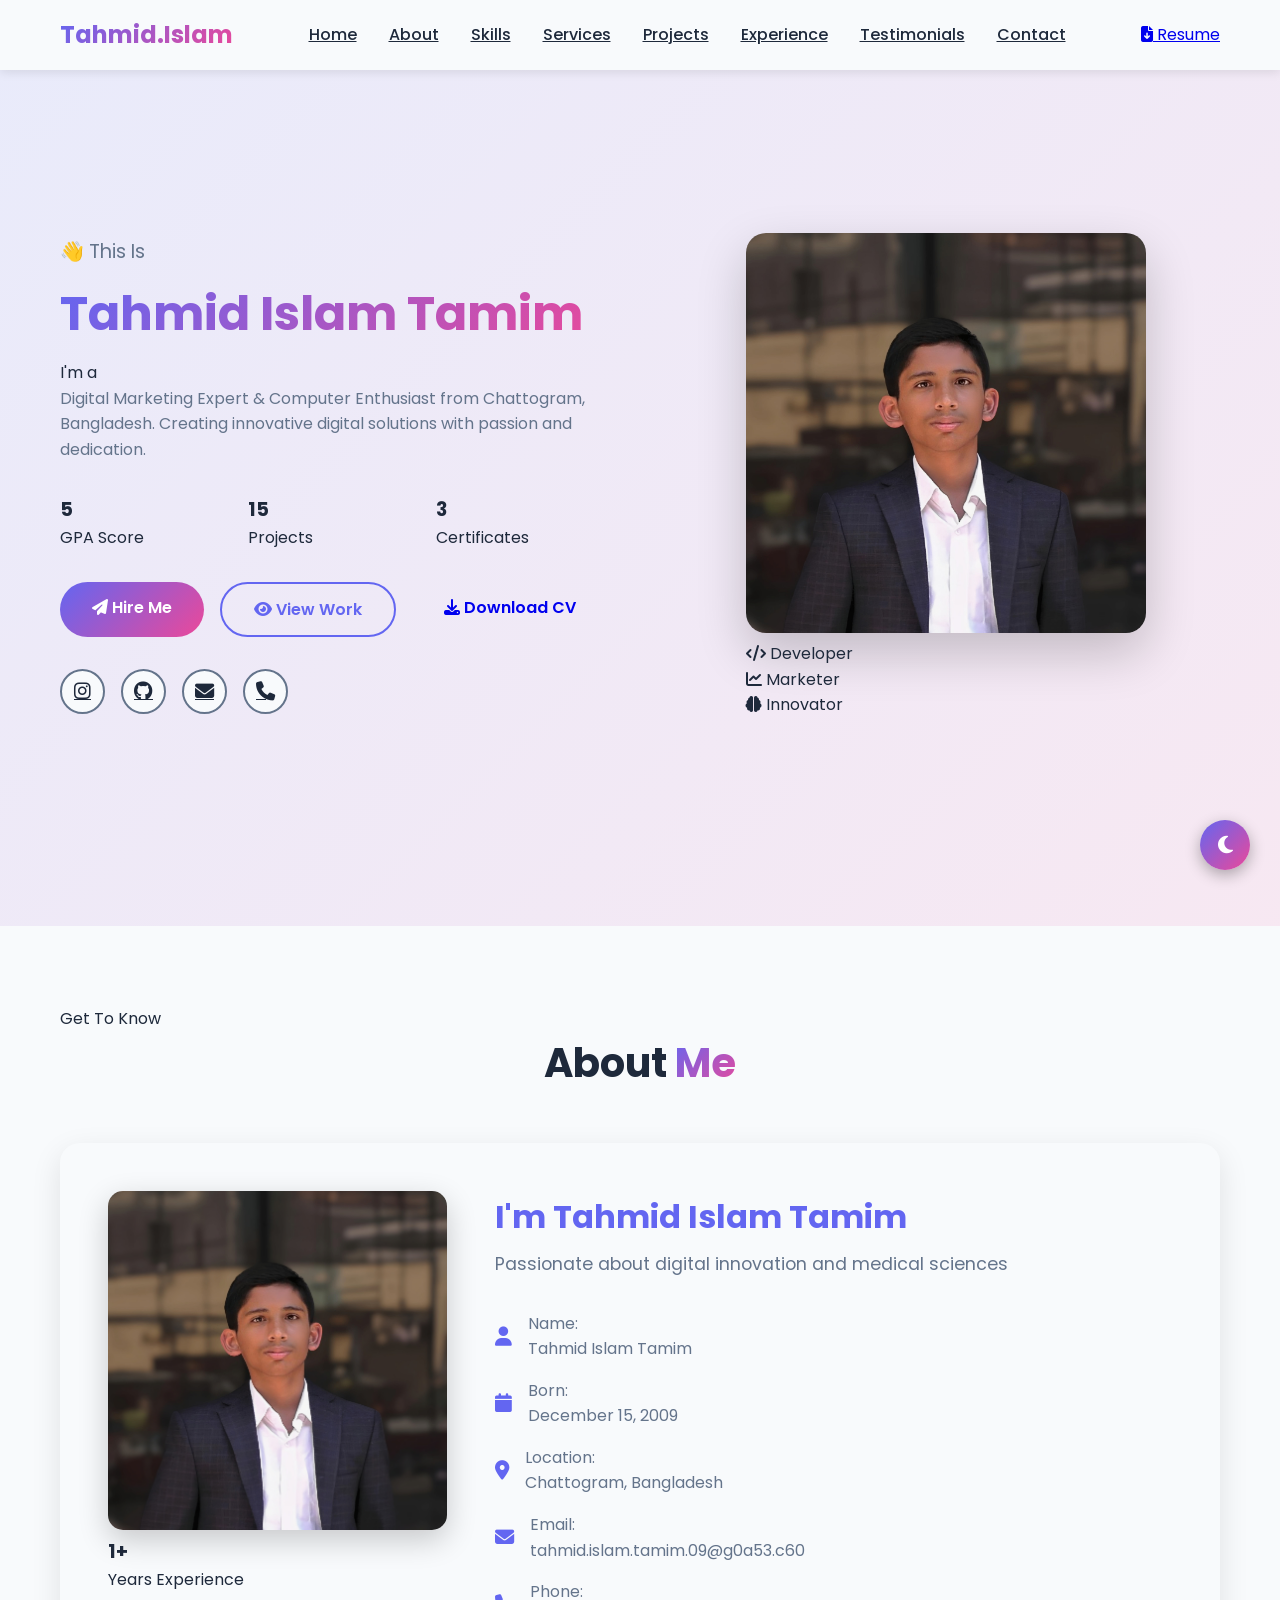
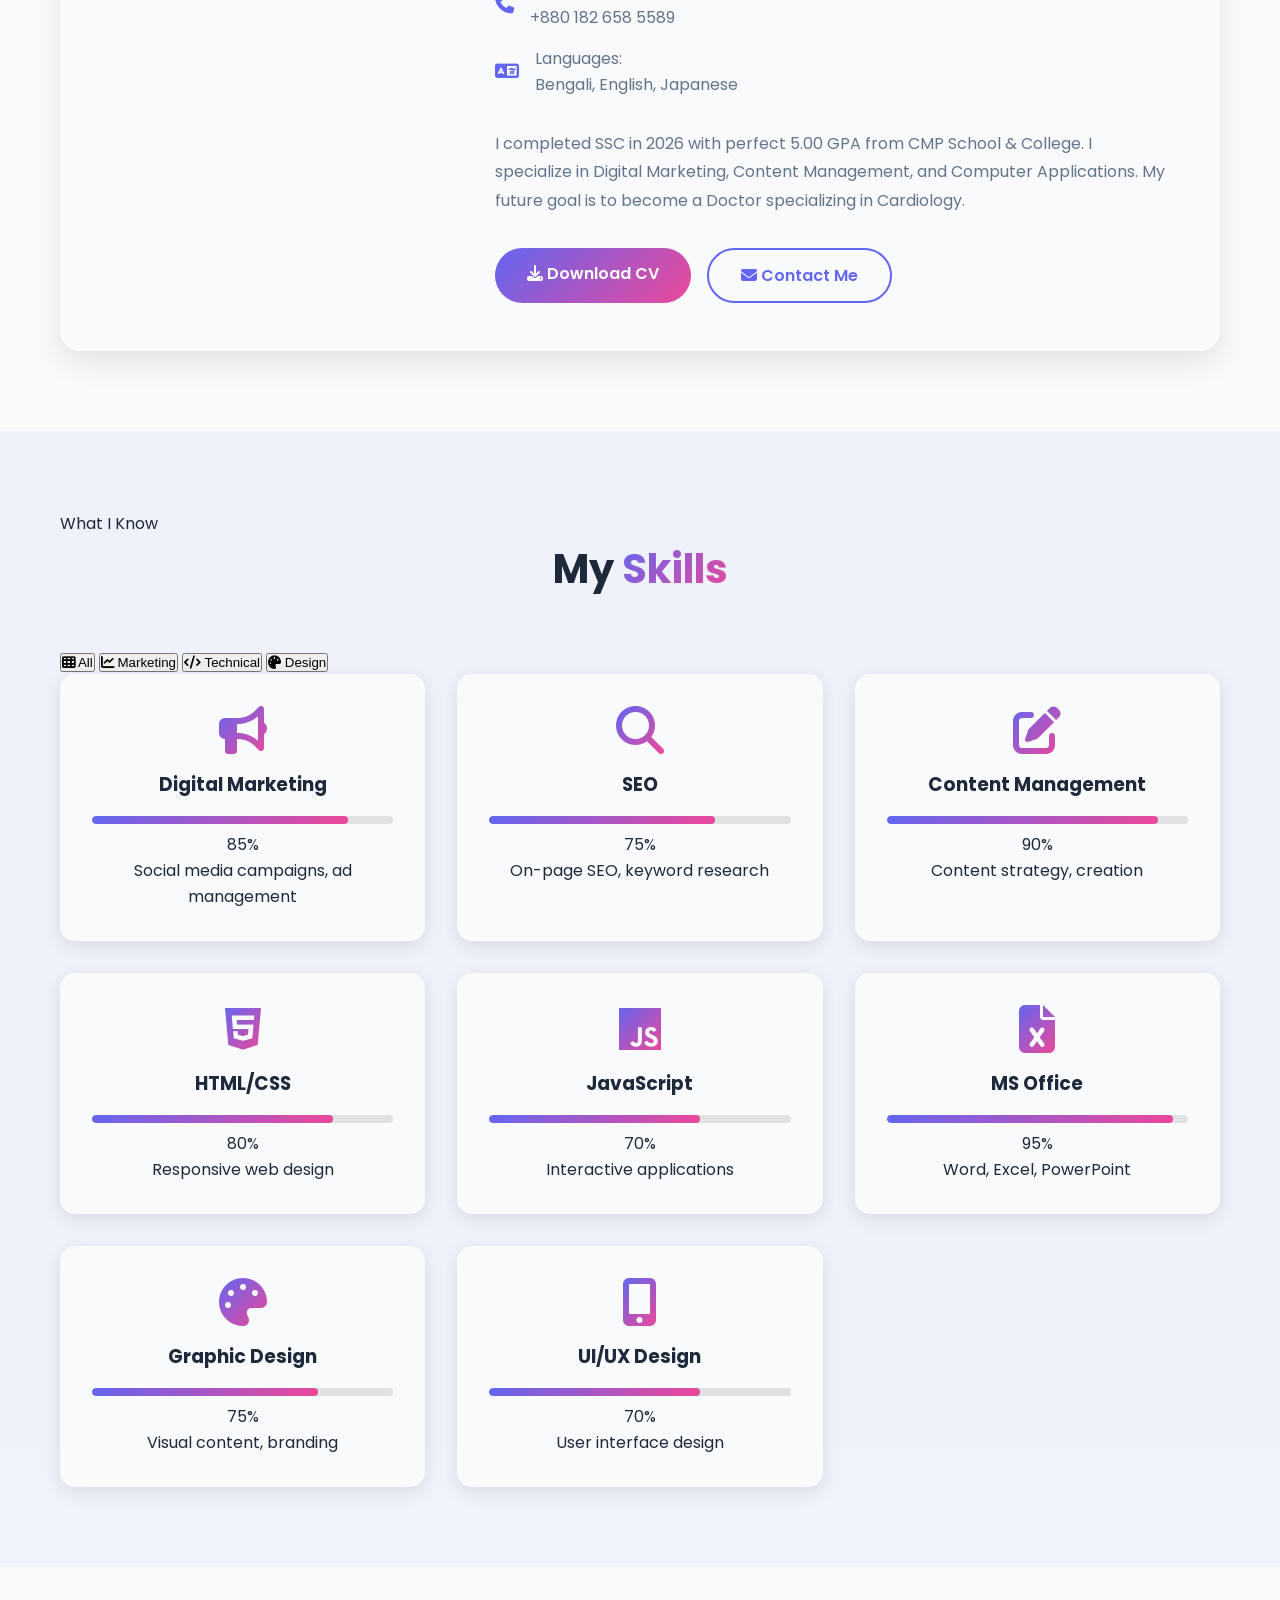
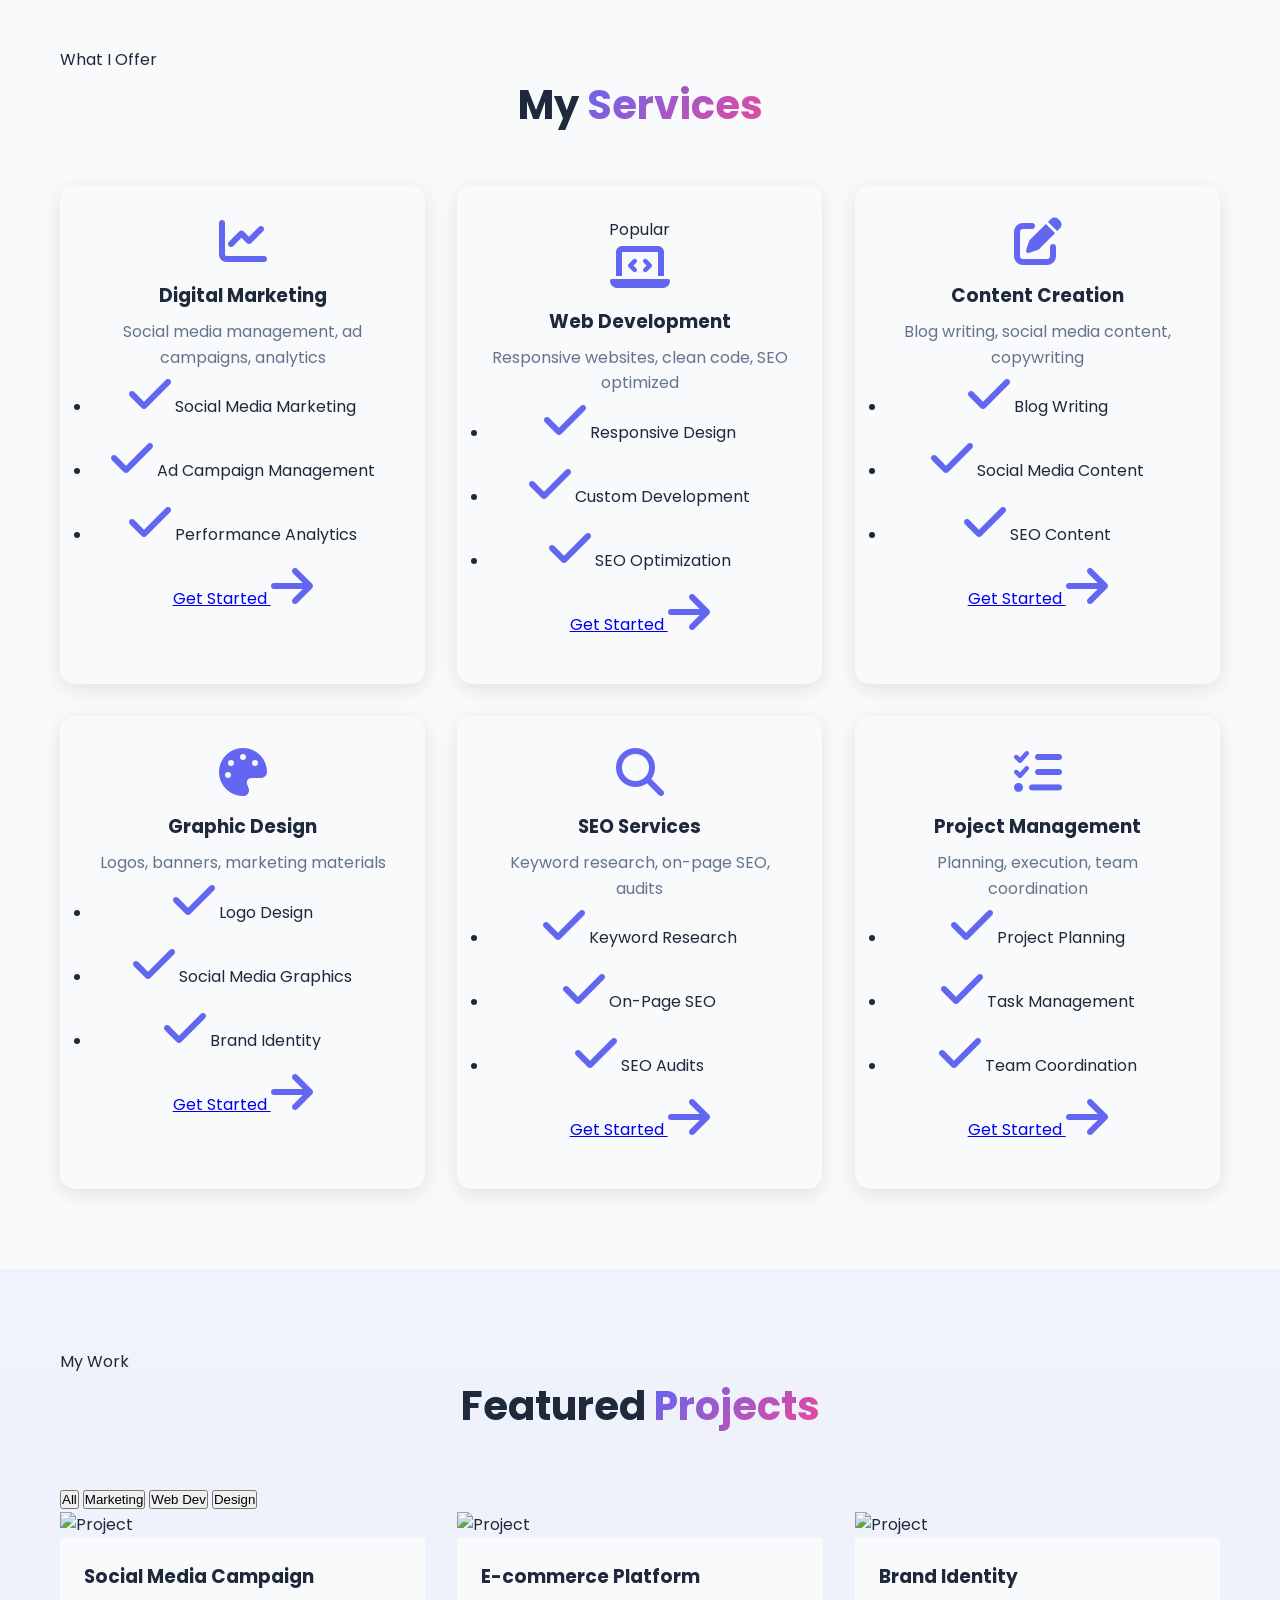
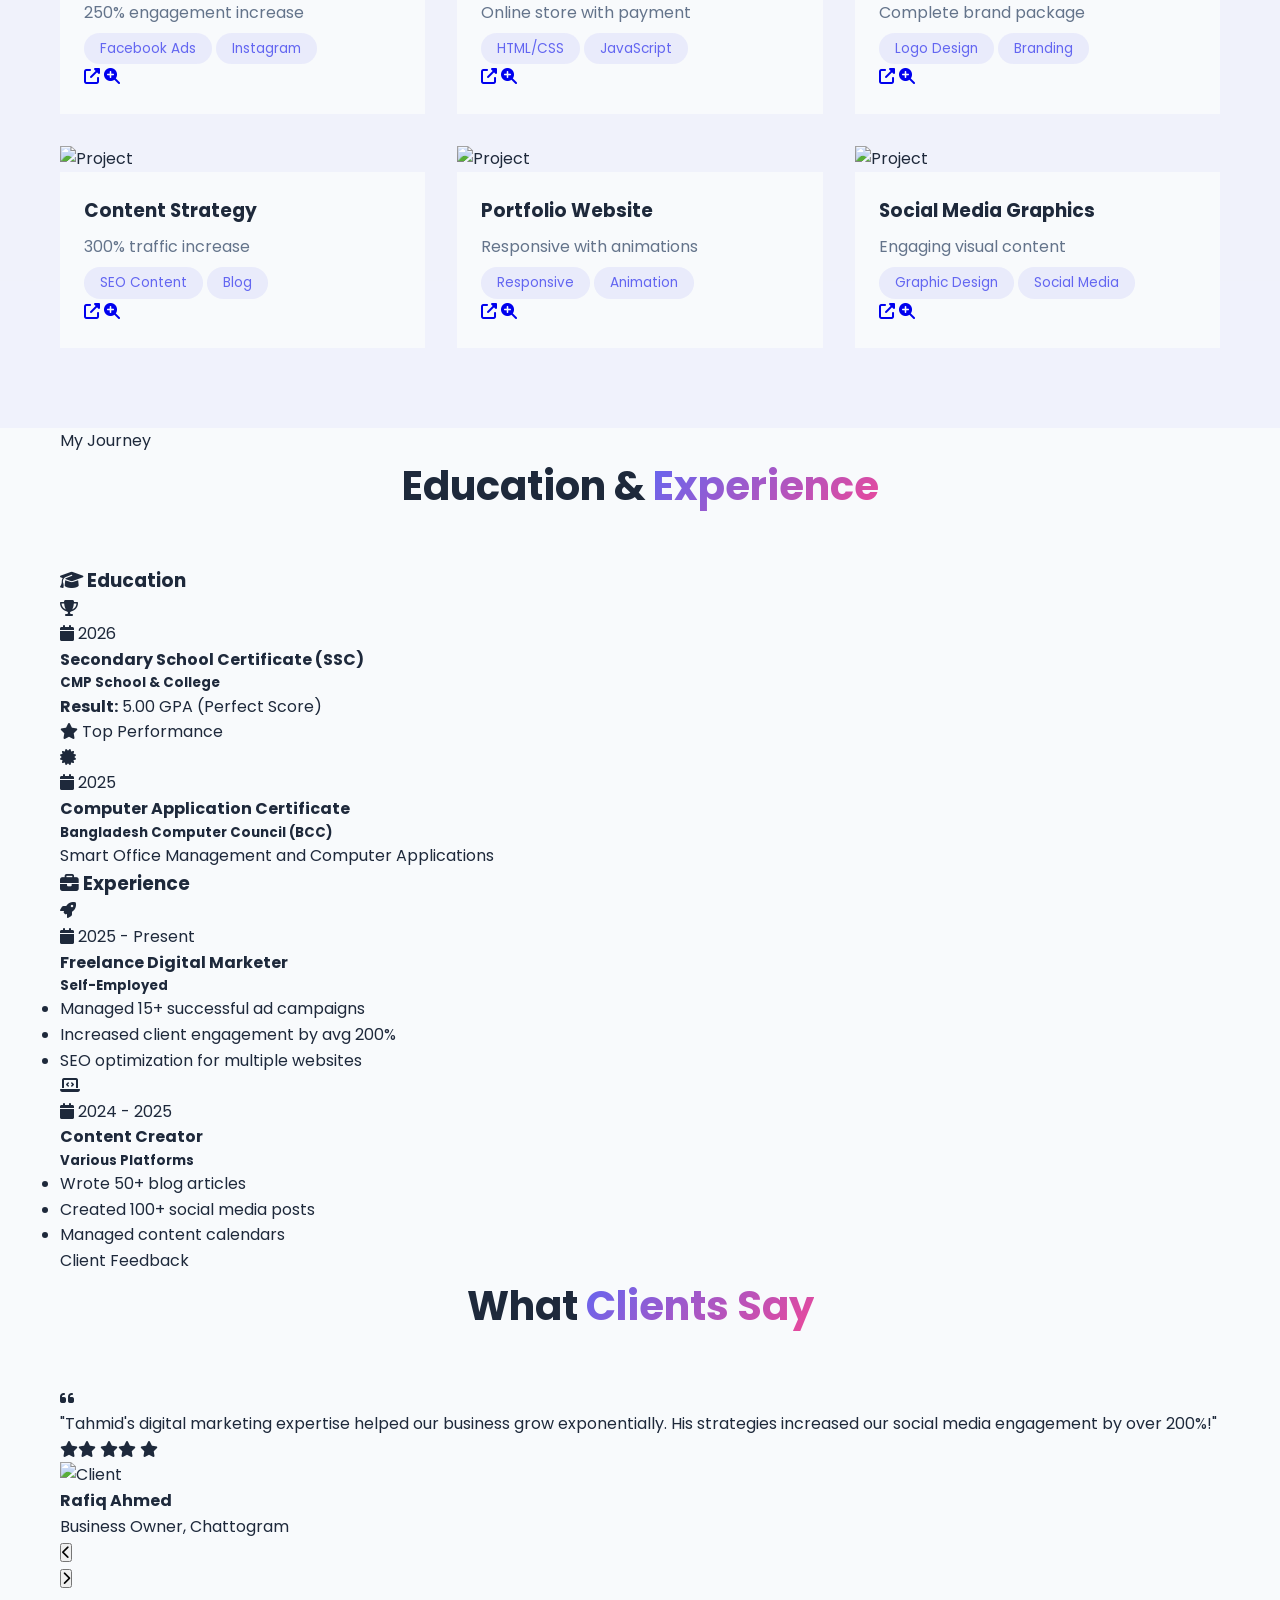
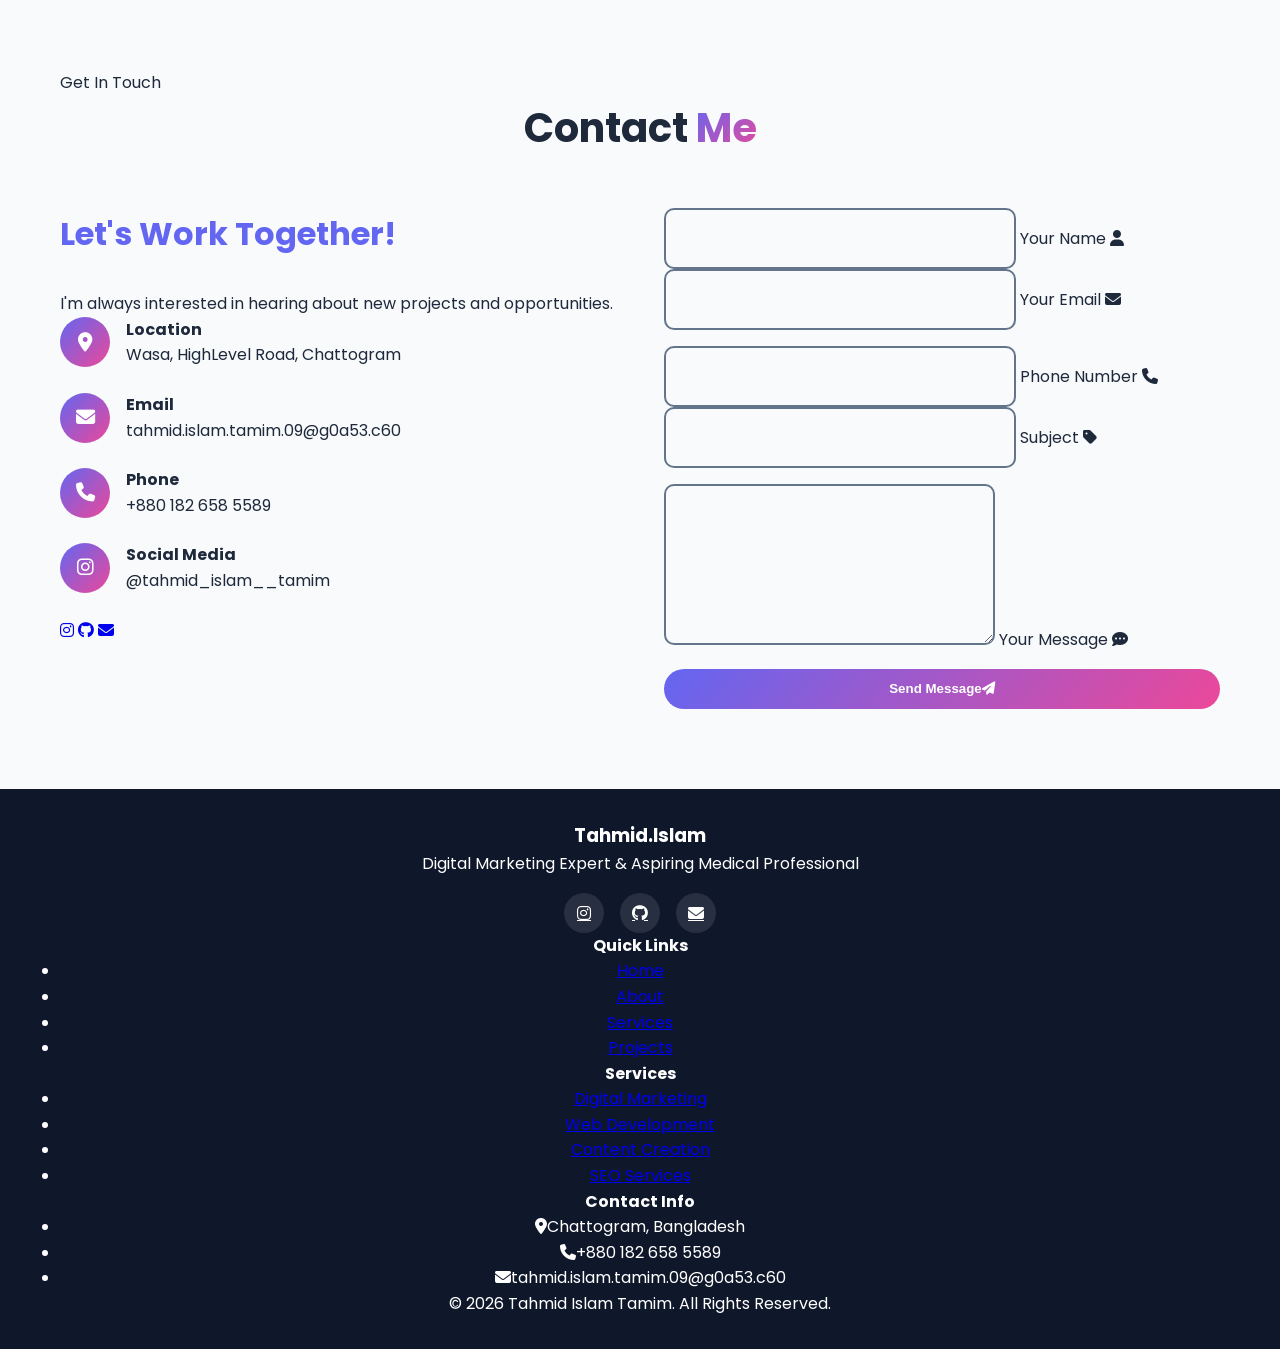
==== index.html @ b4ba16d3 "Update index.html" ====
<!DOCTYPE html>
<html lang="en">
<head>
    <meta charset="UTF-8">
    <meta name="viewport" content="width=device-width, initial-scale=1.0">
    <title>Tahmid Islam Tamim | Portfolio</title>
    <link rel="stylesheet" href="style.css">
    <link rel="stylesheet" href="https://cdnjs.cloudflare.com/ajax/libs/font-awesome/6.4.0/css/all.min.css">
    <link href="https://fonts.googleapis.com/css2?family=Poppins:wght@300;400;500;600;700&display=swap" rel="stylesheet">
    <link href="https://unpkg.com/aos@2.3.1/dist/aos.css" rel="stylesheet">
    <script src="https://cdn.jsdelivr.net/particles.js/2.0.0/particles.min.js"></script>
</head>
<body>
    
    <!-- Theme Toggle -->
    <div class="theme-toggle" id="themeToggle">
        <i class="fas fa-moon"></i>
    </div>

    <!-- Scroll Top -->
    <button class="scroll-top" id="scrollTop">
        <i class="fas fa-arrow-up"></i>
    </button>

    <!-- Navigation -->
    <nav class="navbar" id="navbar">
        <div class="container">
            <div class="logo">Tahmid<span>.</span>Islam</div>
            <ul class="nav-menu" id="navMenu">
                <li><a href="#home" class="nav-link">Home</a></li>
                <li><a href="#about" class="nav-link">About</a></li>
                <li><a href="#skills" class="nav-link">Skills</a></li>
                <li><a href="#services" class="nav-link">Services</a></li>
                <li><a href="#projects" class="nav-link">Projects</a></li>
                <li><a href="#experience" class="nav-link">Experience</a></li>
                <li><a href="#testimonials" class="nav-link">Testimonials</a></li>
                <li><a href="#contact" class="nav-link">Contact</a></li>
            </ul>
            <div class="nav-actions">
                <a href="resume.html" class="btn-resume">
                    <i class="fas fa-file-download"></i> Resume
                </a>
                <div class="hamburger" id="hamburger">
                    <span></span><span></span><span></span>
                </div>
            </div>
        </div>
    </nav>

    <!-- Hero Section -->
    <section id="home" class="hero">
        <div id="particles-js"></div>
        <div class="hero-overlay"></div>
        <div class="container">
            <div class="hero-content">
                <div class="hero-text" data-aos="fade-right">
                    <p class="greeting"><span class="wave">👋</span> This Is </p>
                    <h1 class="glitch" data-text="Tahmid Islam Tamim">Tahmid Islam Tamim</h1>
                    <div class="typing-container">
                        <span class="typing-text">I'm a </span>
                        <span class="typed-text"></span>
                        <span class="cursor">&nbsp;</span>
                    </div>
                    <p class="description">
                        Digital Marketing Expert & Computer Enthusiast from Chattogram, Bangladesh.
                        Creating innovative digital solutions with passion and dedication.
                    </p>
                    <div class="hero-stats">
                        <div class="stat-item">
                            <h3 class="counter" data-target="5">0</h3>
                            <p>GPA Score</p>
                        </div>
                        <div class="stat-item">
                            <h3 class="counter" data-target="15">0</h3>
                            <p>Projects</p>
                        </div>
                        <div class="stat-item">
                            <h3 class="counter" data-target="3">0</h3>
                            <p>Certificates</p>
                        </div>
                    </div>
                    <div class="hero-btns">
                        <a href="#contact" class="btn btn-primary">
                            <i class="fas fa-paper-plane"></i> Hire Me
                        </a>
                        <a href="#projects" class="btn btn-secondary">
                            <i class="fas fa-eye"></i> View Work
                        </a>
                        <a href="Tahmid_Islam_Resumee.pdf.pdf" download class="btn btn-outline">
                            <i class="fas fa-download"></i> Download CV
                        </a>
                    </div>
                    <div class="social-links">
                        <a href="https://www.instagram.com/tahmid_islam__tamim" class="social-icon instagram">
                            <i class="fab fa-instagram"></i>
                        </a>
                        <a href="https://github.com/tahmidislam" class="social-icon github">
                            <i class="fab fa-github"></i>
                        </a>
                        <a href="mailto:tahmid.islam.tamim.09@g0a53.c60" class="social-icon email">
                            <i class="fas fa-envelope"></i>
                        </a>
                        <a href="tel:+8801826585589" class="social-icon phone">
                            <i class="fas fa-phone"></i>
                        </a>
                    </div>
                </div>
                <div class="hero-img" data-aos="fade-left">
                    <div class="img-box">
                        <div class="img-border"></div>
                        <img src="profile.jpg.jpg" alt="Tahmid Islam">
                        <div class="floating-badge badge-1">
                            <i class="fas fa-code"></i>
                            <span>Developer</span>
                        </div>
                        <div class="floating-badge badge-2">
                            <i class="fas fa-chart-line"></i>
                            <span>Marketer</span>
                        </div>
                        <div class="floating-badge badge-3">
                            <i class="fas fa-brain"></i>
                            <span>Innovator</span>
                        </div>
                    </div>
                </div>
            </div>
        </div>
        <div class="scroll-down">
            <a href="#about"><span></span><span></span><span></span></a>
        </div>
    </section>

    <!-- About Section (Card Design) -->
    <section id="about" class="about">
        <div class="container">
            <div class="section-header" data-aos="fade-up">
                <span class="section-subtitle">Get To Know</span>
                <h2 class="section-title">About <span>Me</span></h2>
                <div class="title-underline"></div>
            </div>
            <div class="about-card" data-aos="fade-up">
                <div class="about-img">
                    <img src="profile.jpg.jpg" alt="About Tahmid">
                    <div class="about-experience">
                        <h3>1+</h3>
                        <p>Years Experience</p>
                    </div>
                </div>
                <div class="about-content">
                    <h3>I'm <span>Tahmid Islam Tamim</span></h3>
                    <p class="intro">Passionate about digital innovation and medical sciences</p>
                    <div class="about-info">
                        <div class="info-item">
                            <i class="fas fa-user"></i>
                            <div><span>Name:</span><p>Tahmid Islam Tamim</p></div>
                        </div>
                        <div class="info-item">
                            <i class="fas fa-calendar"></i>
                            <div><span>Born:</span><p>December 15, 2009</p></div>
                        </div>
                        <div class="info-item">
                            <i class="fas fa-map-marker-alt"></i>
                            <div><span>Location:</span><p>Chattogram, Bangladesh</p></div>
                        </div>
                        <div class="info-item">
                            <i class="fas fa-envelope"></i>
                            <div><span>Email:</span><p>tahmid.islam.tamim.09@g0a53.c60</p></div>
                        </div>
                        <div class="info-item">
                            <i class="fas fa-phone"></i>
                            <div><span>Phone:</span><p>+880 182 658 5589</p></div>
                        </div>
                        <div class="info-item">
                            <i class="fas fa-language"></i>
                            <div><span>Languages:</span><p>Bengali, English, Japanese</p></div>
                        </div>
                    </div>
                    <p class="about-text">
                        I completed SSC in 2026 with perfect 5.00 GPA from CMP School & College.
                        I specialize in Digital Marketing, Content Management, and Computer Applications.
                        My future goal is to become a Doctor specializing in Cardiology.
                    </p>
                    <div class="about-btns">
                        <a href="Tahmid_Islam_Resumee.pdf.pdf" download class="btn btn-primary">
                            <i class="fas fa-download"></i> Download CV
                        </a>
                        <a href="#contact" class="btn btn-secondary">
                            <i class="fas fa-envelope"></i> Contact Me
                        </a>
                    </div>
                </div>
            </div>
        </div>
    </section>

    <!-- Skills Section -->
    <section id="skills" class="skills">
        <div class="container">
            <div class="section-header" data-aos="fade-up">
                <span class="section-subtitle">What I Know</span>
                <h2 class="section-title">My <span>Skills</span></h2>
                <div class="title-underline"></div>
            </div>

            <div class="skill-categories" data-aos="fade-up">
                <button class="category-btn active" data-category="all">
                    <i class="fas fa-th"></i> All
                </button>
                <button class="category-btn" data-category="marketing">
                    <i class="fas fa-chart-line"></i> Marketing
                </button>
                <button class="category-btn" data-category="technical">
                    <i class="fas fa-code"></i> Technical
                </button>
                <button class="category-btn" data-category="design">
                    <i class="fas fa-palette"></i> Design
                </button>
            </div>

            <div class="skills-grid">
                <div class="skill-card" data-category="marketing" data-aos="zoom-in">
                    <i class="fas fa-bullhorn"></i>
                    <h3>Digital Marketing</h3>
                    <div class="progress-bar"><div class="progress" data-progress="85"></div></div>
                    <span class="progress-text">85%</span>
                    <p>Social media campaigns, ad management</p>
                </div>
                <div class="skill-card" data-category="marketing" data-aos="zoom-in">
                    <i class="fas fa-search"></i>
                    <h3>SEO</h3>
                    <div class="progress-bar"><div class="progress" data-progress="75"></div></div>
                    <span class="progress-text">75%</span>
                    <p>On-page SEO, keyword research</p>
                </div>
                <div class="skill-card" data-category="marketing" data-aos="zoom-in">
                    <i class="fas fa-edit"></i>
                    <h3>Content Management</h3>
                    <div class="progress-bar"><div class="progress" data-progress="90"></div></div>
                    <span class="progress-text">90%</span>
                    <p>Content strategy, creation</p>
                </div>
                <div class="skill-card" data-category="technical" data-aos="zoom-in">
                    <i class="fab fa-html5"></i>
                    <h3>HTML/CSS</h3>
                    <div class="progress-bar"><div class="progress" data-progress="80"></div></div>
                    <span class="progress-text">80%</span>
                    <p>Responsive web design</p>
                </div>
                <div class="skill-card" data-category="technical" data-aos="zoom-in">
                    <i class="fab fa-js"></i>
                    <h3>JavaScript</h3>
                    <div class="progress-bar"><div class="progress" data-progress="70"></div></div>
                    <span class="progress-text">70%</span>
                    <p>Interactive applications</p>
                </div>
                <div class="skill-card" data-category="technical" data-aos="zoom-in">
                    <i class="fas fa-file-excel"></i>
                    <h3>MS Office</h3>
                    <div class="progress-bar"><div class="progress" data-progress="95"></div></div>
                    <span class="progress-text">95%</span>
                    <p>Word, Excel, PowerPoint</p>
                </div>
                <div class="skill-card" data-category="design" data-aos="zoom-in">
                    <i class="fas fa-palette"></i>
                    <h3>Graphic Design</h3>
                    <div class="progress-bar"><div class="progress" data-progress="75"></div></div>
                    <span class="progress-text">75%</span>
                    <p>Visual content, branding</p>
                </div>
                <div class="skill-card" data-category="design" data-aos="zoom-in">
                    <i class="fas fa-mobile-alt"></i>
                    <h3>UI/UX Design</h3>
                    <div class="progress-bar"><div class="progress" data-progress="70"></div></div>
                    <span class="progress-text">70%</span>
                    <p>User interface design</p>
                </div>
            </div>
        </div>
    </section>

    <!-- Services Section -->
    <section id="services" class="services">
        <div class="container">
            <div class="section-header" data-aos="fade-up">
                <span class="section-subtitle">What I Offer</span>
                <h2 class="section-title">My <span>Services</span></h2>
                <div class="title-underline"></div>
            </div>
            <div class="services-grid">
                <div class="service-card" data-aos="flip-left">
                    <i class="fas fa-chart-line"></i>
                    <h3>Digital Marketing</h3>
                    <p>Social media management, ad campaigns, analytics</p>
                    <ul class="service-features">
                        <li><i class="fas fa-check"></i> Social Media Marketing</li>
                        <li><i class="fas fa-check"></i> Ad Campaign Management</li>
                        <li><i class="fas fa-check"></i> Performance Analytics</li>
                    </ul>
                    <a href="#contact" class="service-btn">Get Started <i class="fas fa-arrow-right"></i></a>
                </div>
                <div class="service-card featured" data-aos="flip-left">
                    <div class="featured-badge">Popular</div>
                    <i class="fas fa-laptop-code"></i>
                    <h3>Web Development</h3>
                    <p>Responsive websites, clean code, SEO optimized</p>
                    <ul class="service-features">
                        <li><i class="fas fa-check"></i> Responsive Design</li>
                        <li><i class="fas fa-check"></i> Custom Development</li>
                        <li><i class="fas fa-check"></i> SEO Optimization</li>
                    </ul>
                    <a href="#contact" class="service-btn">Get Started <i class="fas fa-arrow-right"></i></a>
                </div>
                <div class="service-card" data-aos="flip-left">
                    <i class="fas fa-edit"></i>
                    <h3>Content Creation</h3>
                    <p>Blog writing, social media content, copywriting</p>
                    <ul class="service-features">
                        <li><i class="fas fa-check"></i> Blog Writing</li>
                        <li><i class="fas fa-check"></i> Social Media Content</li>
                        <li><i class="fas fa-check"></i> SEO Content</li>
                    </ul>
                    <a href="#contact" class="service-btn">Get Started <i class="fas fa-arrow-right"></i></a>
                </div>
                <div class="service-card" data-aos="flip-left">
                    <i class="fas fa-palette"></i>
                    <h3>Graphic Design</h3>
                    <p>Logos, banners, marketing materials</p>
                    <ul class="service-features">
                        <li><i class="fas fa-check"></i> Logo Design</li>
                        <li><i class="fas fa-check"></i> Social Media Graphics</li>
                        <li><i class="fas fa-check"></i> Brand Identity</li>
                    </ul>
                    <a href="#contact" class="service-btn">Get Started <i class="fas fa-arrow-right"></i></a>
                </div>
                <div class="service-card" data-aos="flip-left">
                    <i class="fas fa-search"></i>
                    <h3>SEO Services</h3>
                    <p>Keyword research, on-page SEO, audits</p>
                    <ul class="service-features">
                        <li><i class="fas fa-check"></i> Keyword Research</li>
                        <li><i class="fas fa-check"></i> On-Page SEO</li>
                        <li><i class="fas fa-check"></i> SEO Audits</li>
                    </ul>
                    <a href="#contact" class="service-btn">Get Started <i class="fas fa-arrow-right"></i></a>
                </div>
                <div class="service-card" data-aos="flip-left">
                    <i class="fas fa-tasks"></i>
                    <h3>Project Management</h3>
                    <p>Planning, execution, team coordination</p>
                    <ul class="service-features">
                        <li><i class="fas fa-check"></i> Project Planning</li>
                        <li><i class="fas fa-check"></i> Task Management</li>
                        <li><i class="fas fa-check"></i> Team Coordination</li>
                    </ul>
                    <a href="#contact" class="service-btn">Get Started <i class="fas fa-arrow-right"></i></a>
                </div>
            </div>
        </div>
    </section>

    <!-- Projects Section -->
    <section id="projects" class="projects">
        <div class="container">
            <div class="section-header" data-aos="fade-up">
                <span class="section-subtitle">My Work</span>
                <h2 class="section-title">Featured <span>Projects</span></h2>
                <div class="title-underline"></div>
            </div>

            <div class="project-filters" data-aos="fade-up">
                <button class="filter-btn active" data-filter="all">All</button>
                <button class="filter-btn" data-filter="marketing">Marketing</button>
                <button class="filter-btn" data-filter="web">Web Dev</button>
                <button class="filter-btn" data-filter="design">Design</button>
            </div>

            <div class="projects-grid">
                <div class="project-item" data-category="marketing" data-aos="fade-up">
                    <div class="project-image">
                        <img src="https://images.unsplash.com/photo-1460925895917-afdab827c52f?w=600" alt="Project">
                        <div class="project-overlay">
                            <div class="project-info">
                                <h3>Social Media Campaign</h3>
                                <p>250% engagement increase</p>
                                <div class="project-tags">
                                    <span>Facebook Ads</span>
                                    <span>Instagram</span>
                                </div>
                                <div class="project-links">
                                    <a href="#" class="project-link"><i class="fas fa-external-link-alt"></i></a>
                                    <a href="#" class="project-link"><i class="fas fa-search-plus"></i></a>
                                </div>
                            </div>
                        </div>
                    </div>
                </div>
                <div class="project-item" data-category="web" data-aos="fade-up">
                    <div class="project-image">
                        <img src="https://images.unsplash.com/photo-1547658719-da2b51169166?w=600" alt="Project">
                        <div class="project-overlay">
                            <div class="project-info">
                                <h3>E-commerce Platform</h3>
                                <p>Online store with payment</p>
                                <div class="project-tags">
                                    <span>HTML/CSS</span>
                                    <span>JavaScript</span>
                                </div>
                                <div class="project-links">
                                    <a href="#" class="project-link"><i class="fas fa-external-link-alt"></i></a>
                                    <a href="#" class="project-link"><i class="fas fa-search-plus"></i></a>
                                </div>
                            </div>
                        </div>
                    </div>
                </div>
                <div class="project-item" data-category="design" data-aos="fade-up">
                    <div class="project-image">
                        <img src="https://images.unsplash.com/photo-1561070791-2526d30994b5?w=600" alt="Project">
                        <div class="project-overlay">
                            <div class="project-info">
                                <h3>Brand Identity</h3>
                                <p>Complete brand package</p>
                                <div class="project-tags">
                                    <span>Logo Design</span>
                                    <span>Branding</span>
                                </div>
                                <div class="project-links">
                                    <a href="#" class="project-link"><i class="fas fa-external-link-alt"></i></a>
                                    <a href="#" class="project-link"><i class="fas fa-search-plus"></i></a>
                                </div>
                            </div>
                        </div>
                    </div>
                </div>
                <div class="project-item" data-category="marketing" data-aos="fade-up">
                    <div class="project-image">
                        <img src="https://images.unsplash.com/photo-1455849318743-b2233052fcff?w=600" alt="Project">
                        <div class="project-overlay">
                            <div class="project-info">
                                <h3>Content Strategy</h3>
                                <p>300% traffic increase</p>
                                <div class="project-tags">
                                    <span>SEO Content</span>
                                    <span>Blog</span>
                                </div>
                                <div class="project-links">
                                    <a href="#" class="project-link"><i class="fas fa-external-link-alt"></i></a>
                                    <a href="#" class="project-link"><i class="fas fa-search-plus"></i></a>
                                </div>
                            </div>
                        </div>
                    </div>
                </div>
                <div class="project-item" data-category="web" data-aos="fade-up">
                    <div class="project-image">
                        <img src="https://images.unsplash.com/photo-1498050108023-c5249f4df085?w=600" alt="Project">
                        <div class="project-overlay">
                            <div class="project-info">
                                <h3>Portfolio Website</h3>
                                <p>Responsive with animations</p>
                                <div class="project-tags">
                                    <span>Responsive</span>
                                    <span>Animation</span>
                                </div>
                                <div class="project-links">
                                    <a href="#" class="project-link"><i class="fas fa-external-link-alt"></i></a>
                                    <a href="#" class="project-link"><i class="fas fa-search-plus"></i></a>
                                </div>
                            </div>
                        </div>
                    </div>
                </div>
                <div class="project-item" data-category="design" data-aos="fade-up">
                    <div class="project-image">
                        <img src="https://images.unsplash.com/photo-1611162617474-5b21e879e113?w=600" alt="Project">
                        <div class="project-overlay">
                            <div class="project-info">
                                <h3>Social Media Graphics</h3>
                                <p>Engaging visual content</p>
                                <div class="project-tags">
                                    <span>Graphic Design</span>
                                    <span>Social Media</span>
                                </div>
                                <div class="project-links">
                                    <a href="#" class="project-link"><i class="fas fa-external-link-alt"></i></a>
                                    <a href="#" class="project-link"><i class="fas fa-search-plus"></i></a>
                                </div>
                            </div>
                        </div>
                    </div>
                </div>
            </div>
        </div>
    </section>

    <!-- Experience Section -->
    <section id="experience" class="experience">
        <div class="container">
            <div class="section-header" data-aos="fade-up">
                <span class="section-subtitle">My Journey</span>
                <h2 class="section-title">Education & <span>Experience</span></h2>
                <div class="title-underline"></div>
            </div>
            <div class="timeline">
                <div class="timeline-column" data-aos="fade-right">
                    <h3 class="timeline-title"><i class="fas fa-graduation-cap"></i> Education</h3>
                    <div class="timeline-item">
                        <div class="timeline-icon"><i class="fas fa-trophy"></i></div>
                        <div class="timeline-content">
                            <span class="timeline-date"><i class="fas fa-calendar"></i> 2026</span>
                            <h4>Secondary School Certificate (SSC)</h4>
                            <h5>CMP School & College</h5>
                            <p><strong>Result:</strong> 5.00 GPA (Perfect Score)</p>
                            <div class="timeline-badge"><i class="fas fa-star"></i> Top Performance</div>
                        </div>
                    </div>
                    <div class="timeline-item">
                        <div class="timeline-icon"><i class="fas fa-certificate"></i></div>
                        <div class="timeline-content">
                            <span class="timeline-date"><i class="fas fa-calendar"></i> 2025</span>
                            <h4>Computer Application Certificate</h4>
                            <h5>Bangladesh Computer Council (BCC)</h5>
                            <p>Smart Office Management and Computer Applications</p>
                        </div>
                    </div>
                </div>
                <div class="timeline-column" data-aos="fade-left">
                    <h3 class="timeline-title"><i class="fas fa-briefcase"></i> Experience</h3>
                    <div class="timeline-item">
                        <div class="timeline-icon"><i class="fas fa-rocket"></i></div>
                        <div class="timeline-content">
                            <span class="timeline-date"><i class="fas fa-calendar"></i> 2025 - Present</span>
                            <h4>Freelance Digital Marketer</h4>
                            <h5>Self-Employed</h5>
                            <ul>
                                <li>Managed 15+ successful ad campaigns</li>
                                <li>Increased client engagement by avg 200%</li>
                                <li>SEO optimization for multiple websites</li>
                            </ul>
                        </div>
                    </div>
                    <div class="timeline-item">
                        <div class="timeline-icon"><i class="fas fa-laptop-code"></i></div>
                        <div class="timeline-content">
                            <span class="timeline-date"><i class="fas fa-calendar"></i> 2024 - 2025</span>
                            <h4>Content Creator</h4>
                            <h5>Various Platforms</h5>
                            <ul>
                                <li>Wrote 50+ blog articles</li>
                                <li>Created 100+ social media posts</li>
                                <li>Managed content calendars</li>
                            </ul>
                        </div>
                    </div>
                </div>
            </div>
        </div>
    </section>

    <!-- Testimonials Section -->
    <section id="testimonials" class="testimonials">
        <div class="container">
            <div class="section-header" data-aos="fade-up">
                <span class="section-subtitle">Client Feedback</span>
                <h2 class="section-title">What <span>Clients Say</span></h2>
                <div class="title-underline"></div>
            </div>
            <div class="testimonials-slider" data-aos="fade-up">
                <div class="testimonial-card">
                    <div class="quote-icon"><i class="fas fa-quote-left"></i></div>
                    <p class="testimonial-text">
                        "Tahmid's digital marketing expertise helped our business grow exponentially.
                        His strategies increased our social media engagement by over 200%!"
                    </p>
                    <div class="rating">
                        <i class="fas fa-star"></i><i class="fas fa-star"></i>
                        <i class="fas fa-star"></i><i class="fas fa-star"></i>
                        <i class="fas fa-star"></i>
                    </div>
                    <div class="testimonial-author">
                        <img src="https://randomuser.me/api/portraits/men/32.jpg" alt="Client">
                        <div><h4>Rafiq Ahmed</h4><p>Business Owner, Chattogram</p></div>
                    </div>
                </div>
                <div class="testimonial-card">
                    <div class="quote-icon"><i class="fas fa-quote-left"></i></div>
                    <p class="testimonial-text">
                        "Professional, dedicated, and extremely talented. Tahmid delivered a beautiful website
                        that perfectly captured our brand essence. Highly recommended!"
                    </p>
                    <div class="rating">
                        <i class="fas fa-star"></i><i class="fas fa-star"></i>
                        <i class="fas fa-star"></i><i class="fas fa-star"></i>
                        <i class="fas fa-star"></i>
                    </div>
                    <div class="testimonial-author">
                        <img src="https://randomuser.me/api/portraits/women/44.jpg" alt="Client">
                        <div><h4>Sadia Rahman</h4><p>Entrepreneur</p></div>
                    </div>
                </div>
                <div class="testimonial-card">
                    <div class="quote-icon"><i class="fas fa-quote-left"></i></div>
                    <p class="testimonial-text">
                        "Working with Tahmid was a pleasure. His content creation skills and SEO knowledge
                        helped us rank higher on Google and attract more customers."
                    </p>
                    <div class="rating">
                        <i class="fas fa-star"></i><i class="fas fa-star"></i>
                        <i class="fas fa-star"></i><i class="fas fa-star"></i>
                        <i class="fas fa-star-half-alt"></i>
                    </div>
                    <div class="testimonial-author">
                        <img src="https://randomuser.me/api/portraits/men/67.jpg" alt="Client">
                        <div><h4>Kamal Hossain</h4><p>Marketing Director</p></div>
                    </div>
                </div>
            </div>
            <div class="testimonial-navigation">
                <button class="testimonial-prev"><i class="fas fa-chevron-left"></i></button>
                <div class="testimonial-dots"></div>
                <button class="testimonial-next"><i class="fas fa-chevron-right"></i></button>
            </div>
        </div>
    </section>

    <!-- Contact Section -->
    <section id="contact" class="contact">
        <div class="container">
            <div class="section-header" data-aos="fade-up">
                <span class="section-subtitle">Get In Touch</span>
                <h2 class="section-title">Contact <span>Me</span></h2>
                <div class="title-underline"></div>
            </div>
            <div class="contact-content">
                <div class="contact-info" data-aos="fade-right">
                    <h3>Let's Work Together!</h3>
                    <p>I'm always interested in hearing about new projects and opportunities.</p>
                    <div class="contact-details">
                        <div class="contact-item">
                            <div class="contact-icon"><i class="fas fa-map-marker-alt"></i></div>
                            <div class="contact-text"><h4>Location</h4><p>Wasa, HighLevel Road, Chattogram</p></div>
                        </div>
                        <div class="contact-item">
                            <div class="contact-icon"><i class="fas fa-envelope"></i></div>
                            <div class="contact-text"><h4>Email</h4><p>tahmid.islam.tamim.09@g0a53.c60</p></div>
                        </div>
                        <div class="contact-item">
                            <div class="contact-icon"><i class="fas fa-phone"></i></div>
                            <div class="contact-text"><h4>Phone</h4><p>+880 182 658 5589</p></div>
                        </div>
                        <div class="contact-item">
                            <div class="contact-icon"><i class="fab fa-instagram"></i></div>
                            <div class="contact-text"><h4>Social Media</h4><p>@tahmid_islam__tamim</p></div>
                        </div>
                    </div>
                    <div class="contact-social">
                        <a href="https://www.instagram.com/tahmid_islam__tamim"><i class="fab fa-instagram"></i></a>
                        <a href="https://github.com/tahmidislam"><i class="fab fa-github"></i></a>
                        <a href="mailto:tahmid.islam.tamim.09@g0a53.c60"><i class="fas fa-envelope"></i></a>
                    </div>
                </div>
                <div class="contact-form-wrapper" data-aos="fade-left">
                    <form id="contactForm" class="contact-form">
                        <div class="form-row">
                            <div class="form-group">
                                <input type="text" name="name" id="name" required>
                                <label for="name">Your Name</label>
                                <i class="fas fa-user"></i>
                            </div>
                            <div class="form-group">
                                <input type="email" name="email" id="email" required>
                                <label for="email">Your Email</label>
                                <i class="fas fa-envelope"></i>
                            </div>
                        </div>
                        <div class="form-row">
                            <div class="form-group">
                                <input type="tel" name="phone" id="phone">
                                <label for="phone">Phone Number</label>
                                <i class="fas fa-phone"></i>
                            </div>
                            <div class="form-group">
                                <input type="text" name="subject" id="subject" required>
                                <label for="subject">Subject</label>
                                <i class="fas fa-tag"></i>
                            </div>
                        </div>
                        <div class="form-group">
                            <textarea name="message" id="message" rows="5" required></textarea>
                            <label for="message">Your Message</label>
                            <i class="fas fa-comment-dots"></i>
                        </div>
                        <button type="submit" class="btn btn-primary btn-submit">
                            <span>Send Message</span><i class="fas fa-paper-plane"></i>
                        </button>
                        <div class="form-status" id="formStatus"></div>
                    </form>
                </div>
            </div>
        </div>
    </section>

    <!-- Footer -->
    <footer class="footer">
        <div class="container">
            <div class="footer-content">
                <div class="footer-section">
                    <h3 class="footer-logo">Tahmid<span>.</span>Islam</h3>
                    <p>Digital Marketing Expert & Aspiring Medical Professional</p>
                    <div class="footer-social">
                        <a href="https://www.instagram.com/tahmid_islam__tamim"><i class="fab fa-instagram"></i></a>
                        <a href="https://github.com/tahmidislam"><i class="fab fa-github"></i></a>
                        <a href="mailto:tahmid.islam.tamim.09@g0a53.c60"><i class="fas fa-envelope"></i></a>
                    </div>
                </div>
                <div class="footer-section">
                    <h4>Quick Links</h4>
                    <ul class="footer-links">
                        <li><a href="#home">Home</a></li>
                        <li><a href="#about">About</a></li>
                        <li><a href="#services">Services</a></li>
                        <li><a href="#projects">Projects</a></li>
                    </ul>
                </div>
                <div class="footer-section">
                    <h4>Services</h4>
                    <ul class="footer-links">
                        <li><a href="#services">Digital Marketing</a></li>
                        <li><a href="#services">Web Development</a></li>
                        <li><a href="#services">Content Creation</a></li>
                        <li><a href="#services">SEO Services</a></li>
                    </ul>
                </div>
                <div class="footer-section">
                    <h4>Contact Info</h4>
                    <ul class="footer-contact">
                        <li><i class="fas fa-map-marker-alt"></i><span>Chattogram, Bangladesh</span></li>
                        <li><i class="fas fa-phone"></i><span>+880 182 658 5589</span></li>
                        <li><i class="fas fa-envelope"></i><span>tahmid.islam.tamim.09@g0a53.c60</span></li>
                    </ul>
                </div>
            </div>
            <div class="footer-bottom">
                <p>&copy; 2026 Tahmid Islam Tamim. All Rights Reserved.</p>
            </div>
        </div>
    </footer>

    <script src="https://cdnjs.cloudflare.com/ajax/libs/typed.js/2.0.12/typed.min.js"></script>
    <script src="https://unpkg.com/aos@2.3.1/dist/aos.js"></script>
    <script src="script.js"></script>
</body>
</html>
---- style.css ----
* {
    margin: 0;
    padding: 0;
    box-sizing: border-box;
}

:root {
    --primary: #6366f1;
    --secondary: #ec4899;
    --dark: #0f172a;
    --light: #f8fafc;
    --text: #1e293b;
    --text-light: #64748b;
}

body.dark-mode {
    --light: #0f172a;
    --text: #f1f5f9;
    --text-light: #cbd5e1;
}

body {
    font-family: 'Poppins', sans-serif;
    line-height: 1.6;
    color: var(--text);
    background: var(--light);
    overflow-x: hidden;
}

.container {
    max-width: 1200px;
    margin: 0 auto;
    padding: 0 20px;
}

/* Theme Toggle */
.theme-toggle {
    position: fixed;
    bottom: 30px;
    right: 30px;
    width: 50px;
    height: 50px;
    background: linear-gradient(135deg, var(--primary), var(--secondary));
    border-radius: 50%;
    display: flex;
    align-items: center;
    justify-content: center;
    color: white;
    font-size: 20px;
    cursor: pointer;
    z-index: 999;
    box-shadow: 0 5px 15px rgba(0,0,0,0.3);
}

/* Navigation */
.navbar {
    position: fixed;
    top: 0;
    width: 100%;
    background: var(--light);
    box-shadow: 0 2px 10px rgba(0,0,0,0.1);
    z-index: 1000;
    padding: 1rem 0;
}

.navbar .container {
    display: flex;
    justify-content: space-between;
    align-items: center;
}

.logo {
    font-size: 1.5rem;
    font-weight: 700;
    background: linear-gradient(135deg, var(--primary), var(--secondary));
    -webkit-background-clip: text;
    -webkit-text-fill-color: transparent;
}

.nav-menu {
    display: flex;
    gap: 2rem;
    list-style: none;
}

.nav-menu a {
    color: var(--text);
    font-weight: 500;
    transition: 0.3s;
}

.nav-menu a:hover {
    color: var(--primary);
}

.hamburger {
    display: none;
    flex-direction: column;
    gap: 5px;
    cursor: pointer;
}

.hamburger span {
    width: 25px;
    height: 3px;
    background: var(--primary);
    border-radius: 3px;
}

/* Hero Section */
.hero {
    min-height: 100vh;
    display: flex;
    align-items: center;
    padding: 100px 0;
    background: linear-gradient(135deg, rgba(99,102,241,0.1), rgba(236,72,153,0.1));
}

.hero-content {
    display: grid;
    grid-template-columns: 1fr 1fr;
    gap: 4rem;
    align-items: center;
}

.greeting {
    font-size: 1.2rem;
    color: var(--text-light);
    margin-bottom: 0.5rem;
}

.hero h1 {
    font-size: 3rem;
    font-weight: 700;
    margin-bottom: 0.5rem;
    background: linear-gradient(135deg, var(--primary), var(--secondary));
    -webkit-background-clip: text;
    -webkit-text-fill-color: transparent;
}

.typing {
    font-size: 1.5rem;
    color: var(--text-light);
    margin-bottom: 1rem;
}

.description {
    color: var(--text-light);
    margin-bottom: 2rem;
}

.hero-stats {
    display: grid;
    grid-template-columns: repeat(3, 1fr);
    gap: 1rem;
    margin-bottom: 2rem;
}

.stat {
    text-align: center;
    padding: 1rem;
    background: rgba(99,102,241,0.1);
    border-radius: 10px;
}

.stat h3 {
    font-size: 2rem;
    color: var(--primary);
}

.stat p {
    color: var(--text-light);
    font-size: 0.9rem;
}

.hero-btns {
    display: flex;
    gap: 1rem;
    margin-bottom: 2rem;
}

.btn {
    padding: 0.8rem 2rem;
    border-radius: 50px;
    font-weight: 600;
    text-decoration: none;
    display: inline-block;
    transition: 0.3s;
    border: none;
    cursor: pointer;
}

.btn-primary {
    background: linear-gradient(135deg, var(--primary), var(--secondary));
    color: white;
}

.btn-primary:hover {
    transform: translateY(-3px);
    box-shadow: 0 10px 20px rgba(99,102,241,0.3);
}

.btn-secondary {
    background: transparent;
    color: var(--primary);
    border: 2px solid var(--primary);
}

.btn-secondary:hover {
    background: var(--primary);
    color: white;
}

.social-links {
    display: flex;
    gap: 1rem;
}

.social-links a {
    width: 45px;
    height: 45px;
    display: flex;
    align-items: center;
    justify-content: center;
    background: var(--light);
    border: 2px solid var(--text-light);
    border-radius: 50%;
    color: var(--text);
    font-size: 1.2rem;
    transition: 0.3s;
}

.social-links a:hover {
    background: linear-gradient(135deg, var(--primary), var(--secondary));
    color: white;
    border-color: transparent;
    transform: translateY(-5px);
}

.hero-img .img-box {
    position: relative;
    max-width: 400px;
    margin: 0 auto;
}

.hero-img img {
    width: 100%;
    border-radius: 20px;
    box-shadow: 0 20px 50px rgba(0,0,0,0.2);
}

/* About Section */
.about {
    padding: 80px 0;
}

.section-title {
    text-align: center;
    font-size: 2.5rem;
    margin-bottom: 3rem;
}

.section-title span {
    background: linear-gradient(135deg, var(--primary), var(--secondary));
    -webkit-background-clip: text;
    -webkit-text-fill-color: transparent;
}

.about-card {
    display: grid;
    grid-template-columns: 1fr 2fr;
    gap: 3rem;
    background: var(--light);
    padding: 3rem;
    border-radius: 20px;
    box-shadow: 0 10px 30px rgba(0,0,0,0.1);
}

.about-img img {
    width: 100%;
    border-radius: 15px;
    box-shadow: 0 10px 30px rgba(0,0,0,0.2);
}

.about-content h3 {
    font-size: 2rem;
    margin-bottom: 0.5rem;
    color: var(--primary);
}

.intro {
    color: var(--text-light);
    margin-bottom: 2rem;
    font-size: 1.1rem;
}

.about-info {
    margin-bottom: 2rem;
}

.info-item {
    display: flex;
    align-items: center;
    gap: 1rem;
    margin-bottom: 1rem;
    color: var(--text-light);
}

.info-item i {
    color: var(--primary);
    font-size: 1.2rem;
}

.about-text {
    color: var(--text-light);
    line-height: 1.8;
    margin-bottom: 2rem;
}

.about-btns {
    display: flex;
    gap: 1rem;
}

/* Skills Section */
.skills {
    padding: 80px 0;
    background: rgba(99,102,241,0.05);
}

.skills-grid {
    display: grid;
    grid-template-columns: repeat(auto-fit, minmax(300px, 1fr));
    gap: 2rem;
}

.skill-card {
    background: var(--light);
    padding: 2rem;
    border-radius: 15px;
    box-shadow: 0 5px 20px rgba(0,0,0,0.1);
    text-align: center;
    transition: 0.3s;
}

.skill-card:hover {
    transform: translateY(-10px);
}

.skill-card i {
    font-size: 3rem;
    background: linear-gradient(135deg, var(--primary), var(--secondary));
    -webkit-background-clip: text;
    -webkit-text-fill-color: transparent;
    margin-bottom: 1rem;
}

.skill-card h3 {
    margin-bottom: 1rem;
}

.progress-bar {
    width: 100%;
    height: 8px;
    background: rgba(0,0,0,0.1);
    border-radius: 10px;
    overflow: hidden;
    margin-bottom: 0.5rem;
}

.progress {
    height: 100%;
    background: linear-gradient(135deg, var(--primary), var(--secondary));
    border-radius: 10px;
}

/* Services Section */
.services {
    padding: 80px 0;
}

.services-grid {
    display: grid;
    grid-template-columns: repeat(auto-fit, minmax(300px, 1fr));
    gap: 2rem;
}

.service-card {
    background: var(--light);
    padding: 2rem;
    border-radius: 15px;
    box-shadow: 0 5px 20px rgba(0,0,0,0.1);
    text-align: center;
    transition: 0.3s;
}

.service-card:hover {
    transform: translateY(-10px);
}

.service-card i {
    font-size: 3rem;
    color: var(--primary);
    margin-bottom: 1rem;
}

.service-card h3 {
    margin-bottom: 0.5rem;
}

.service-card p {
    color: var(--text-light);
}

/* Projects Section */
.projects {
    padding: 80px 0;
    background: rgba(99,102,241,0.05);
}

.projects-grid {
    display: grid;
    grid-template-columns: repeat(auto-fit, minmax(300px, 1fr));
    gap: 2rem;
}

.project-card {
    border-radius: 15px;
    overflow: hidden;
    box-shadow: 0 5px 20px rgba(0,0,0,0.1);
    transition: 0.3s;
}

.project-card:hover {
    transform: translateY(-10px);
}

.project-card img {
    width: 100%;
    height: 250px;
    object-fit: cover;
}

.project-info {
    padding: 1.5rem;
    background: var(--light);
}

.project-info h3 {
    margin-bottom: 0.5rem;
}

.project-info p {
    color: var(--text-light);
    margin-bottom: 0.5rem;
}

.project-info span {
    display: inline-block;
    padding: 0.3rem 1rem;
    background: rgba(99,102,241,0.1);
    color: var(--primary);
    border-radius: 20px;
    font-size: 0.85rem;
}

/* Contact Section */
.contact {
    padding: 80px 0;
}

.contact-content {
    display: grid;
    grid-template-columns: 1fr 1fr;
    gap: 3rem;
}

.contact-info h3 {
    font-size: 2rem;
    margin-bottom: 2rem;
    color: var(--primary);
}

.contact-item {
    display: flex;
    align-items: center;
    gap: 1rem;
    margin-bottom: 1.5rem;
}

.contact-item i {
    width: 50px;
    height: 50px;
    display: flex;
    align-items: center;
    justify-content: center;
    background: linear-gradient(135deg, var(--primary), var(--secondary));
    border-radius: 50%;
    color: white;
    font-size: 1.2rem;
}

.contact-form {
    display: flex;
    flex-direction: column;
    gap: 1rem;
}

.contact-form input,
.contact-form textarea {
    padding: 1rem;
    border: 2px solid var(--text-light);
    border-radius: 10px;
    font-family: 'Poppins', sans-serif;
    font-size: 1rem;
    background: var(--light);
    color: var(--text);
}

.contact-form input:focus,
.contact-form textarea:focus {
    outline: none;
    border-color: var(--primary);
}

.form-status {
    padding: 1rem;
    border-radius: 10px;
    text-align: center;
    display: none;
}

.form-status.success {
    display: block;
    background: rgba(34,197,94,0.1);
    color: #22c55e;
    border: 2px solid #22c55e;
}

.form-status.error {
    display: block;
    background: rgba(239,68,68,0.1);
    color: #ef4444;
    border: 2px solid #ef4444;
}

/* Footer */
.footer {
    background: var(--dark);
    color: white;
    padding: 2rem 0;
    text-align: center;
}

.footer-social {
    display: flex;
    justify-content: center;
    gap: 1rem;
    margin-top: 1rem;
}

.footer-social a {
    width: 40px;
    height: 40px;
    display: flex;
    align-items: center;
    justify-content: center;
    background: rgba(255,255,255,0.1);
    border-radius: 50%;
    color: white;
    transition: 0.3s;
}

.footer-social a:hover {
    background: linear-gradient(135deg, var(--primary), var(--secondary));
    transform: translateY(-5px);
}

/* Responsive Design */
@media (max-width: 768px) {
    .nav-menu {
        position: fixed;
        top: 70px;
        left: -100%;
        width: 100%;
        height: calc(100vh - 70px);
        background: var(--light);
        flex-direction: column;
        padding: 2rem;
        transition: 0.3s;
    }

    .nav-menu.active {
        left: 0;
    }

    .hamburger {
        display: flex;
    }

    .hero-content,
    .about-card,
    .contact-content {
        grid-template-columns: 1fr;
    }

    .hero h1 {
        font-size: 2rem;
    }

    .hero-stats {
        grid-template-columns: 1fr;
    }

    .hero-btns,
    .about-btns {
        flex-direction: column;
    }

    .section-title {
        font-size: 2rem;
    }

    .about-card {
        padding: 1.5rem;
    }
}

@media (max-width: 480px) {
    .hero h1 {
        font-size: 1.8rem;
    }

    .typing {
        font-size: 1.2rem;
    }

    .btn {
        width: 100%;
        text-align: center;
    }
}
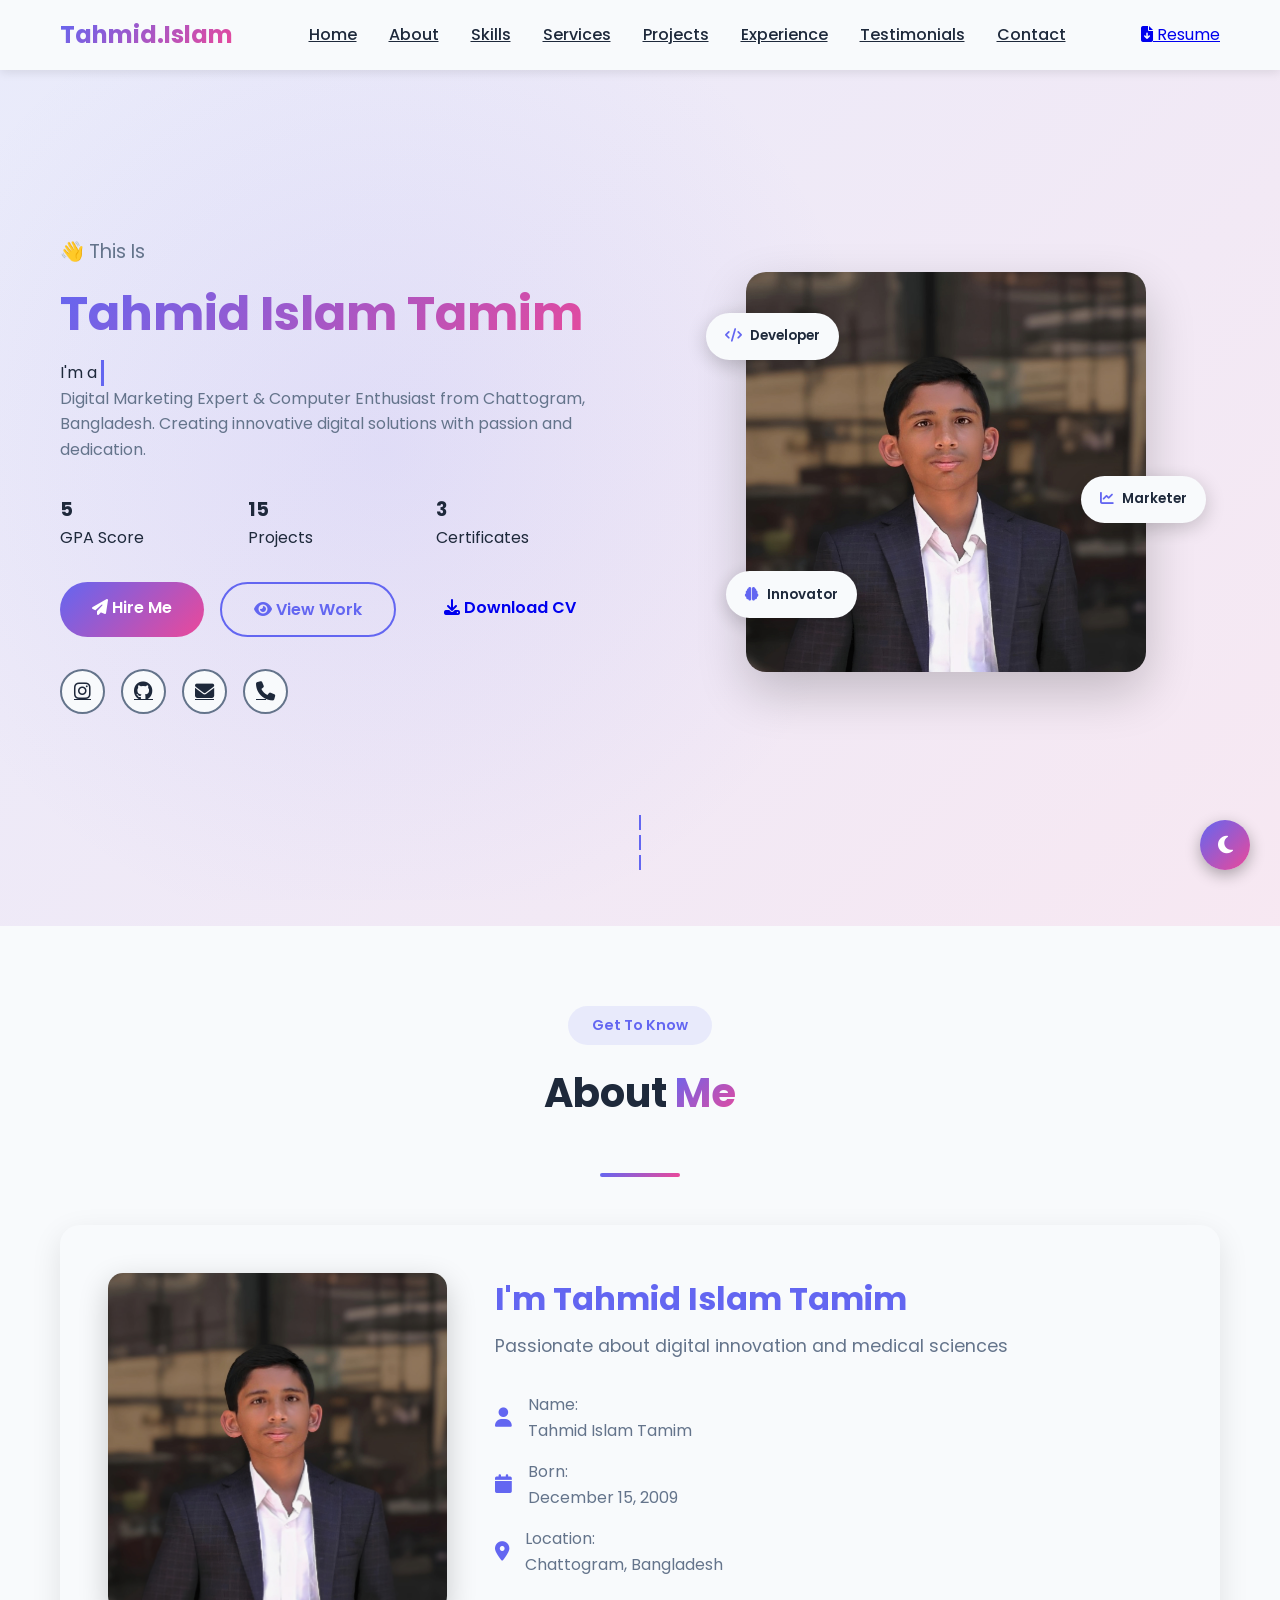
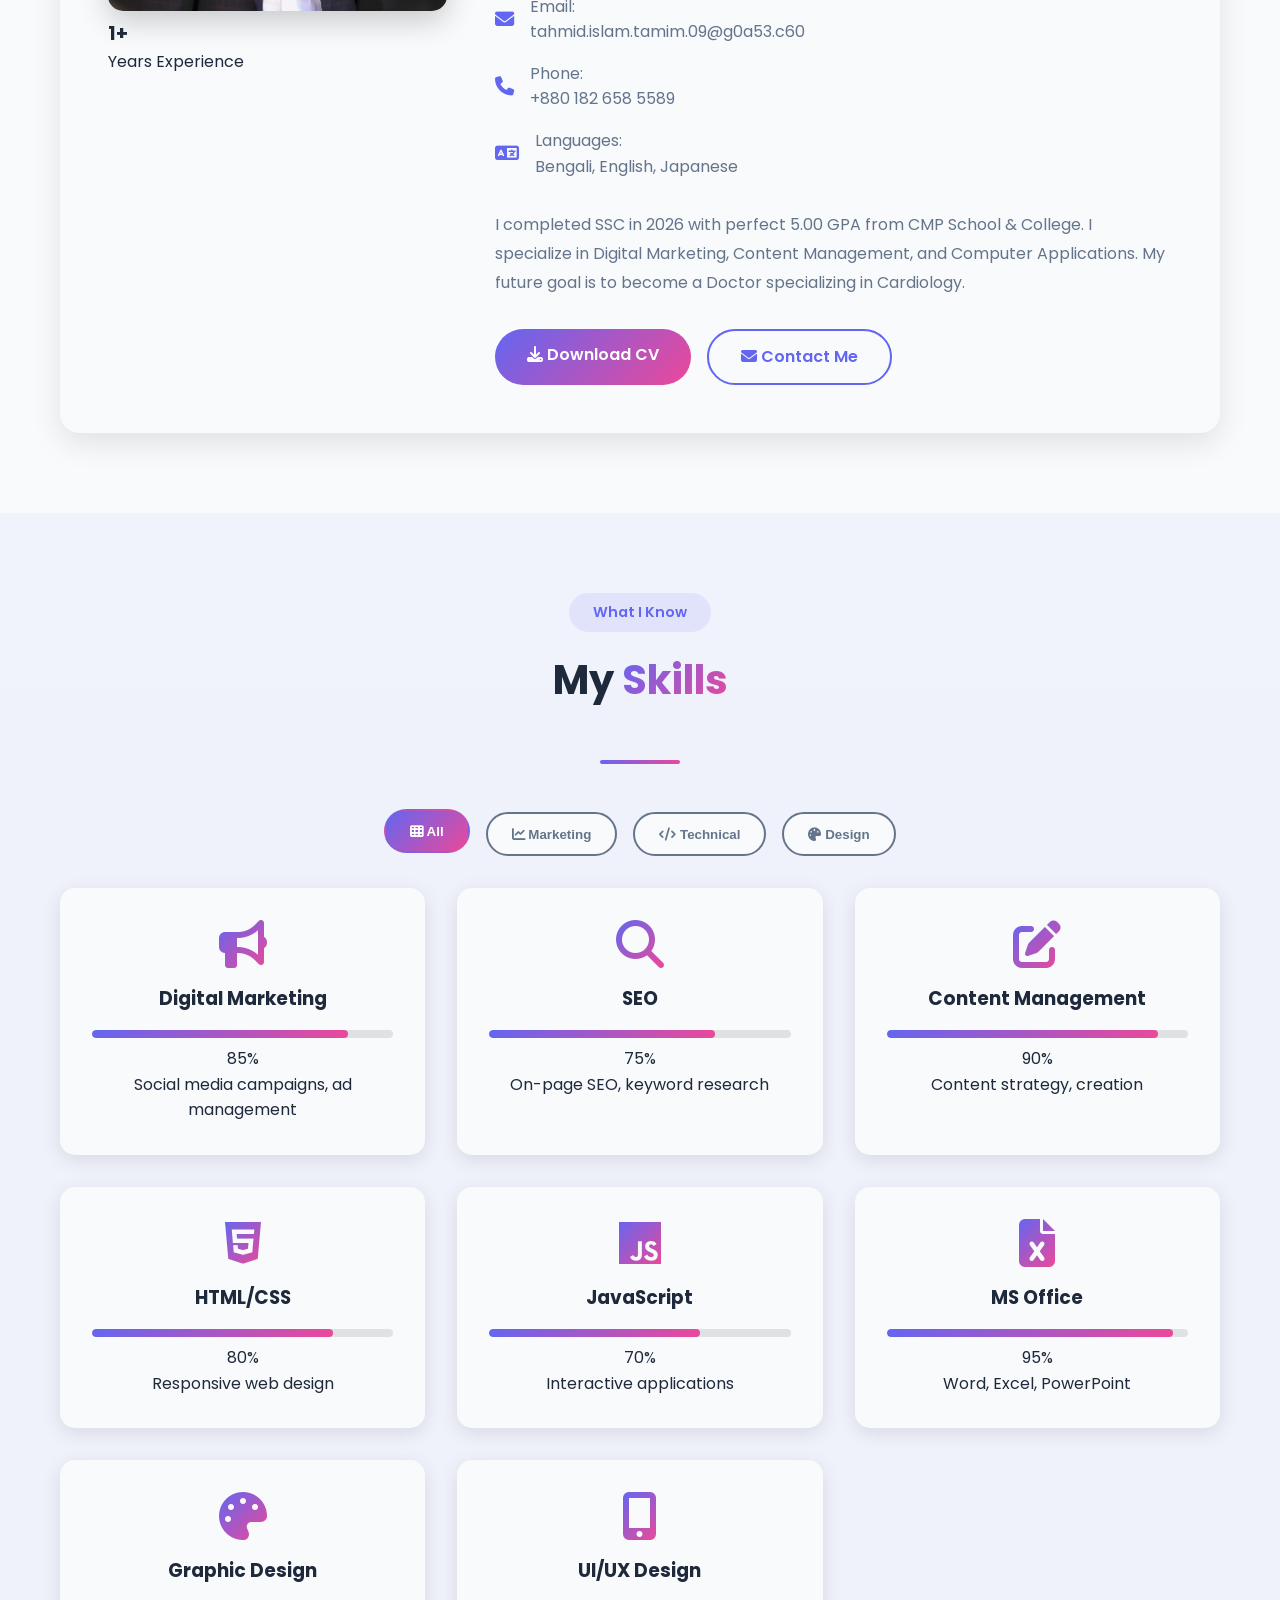
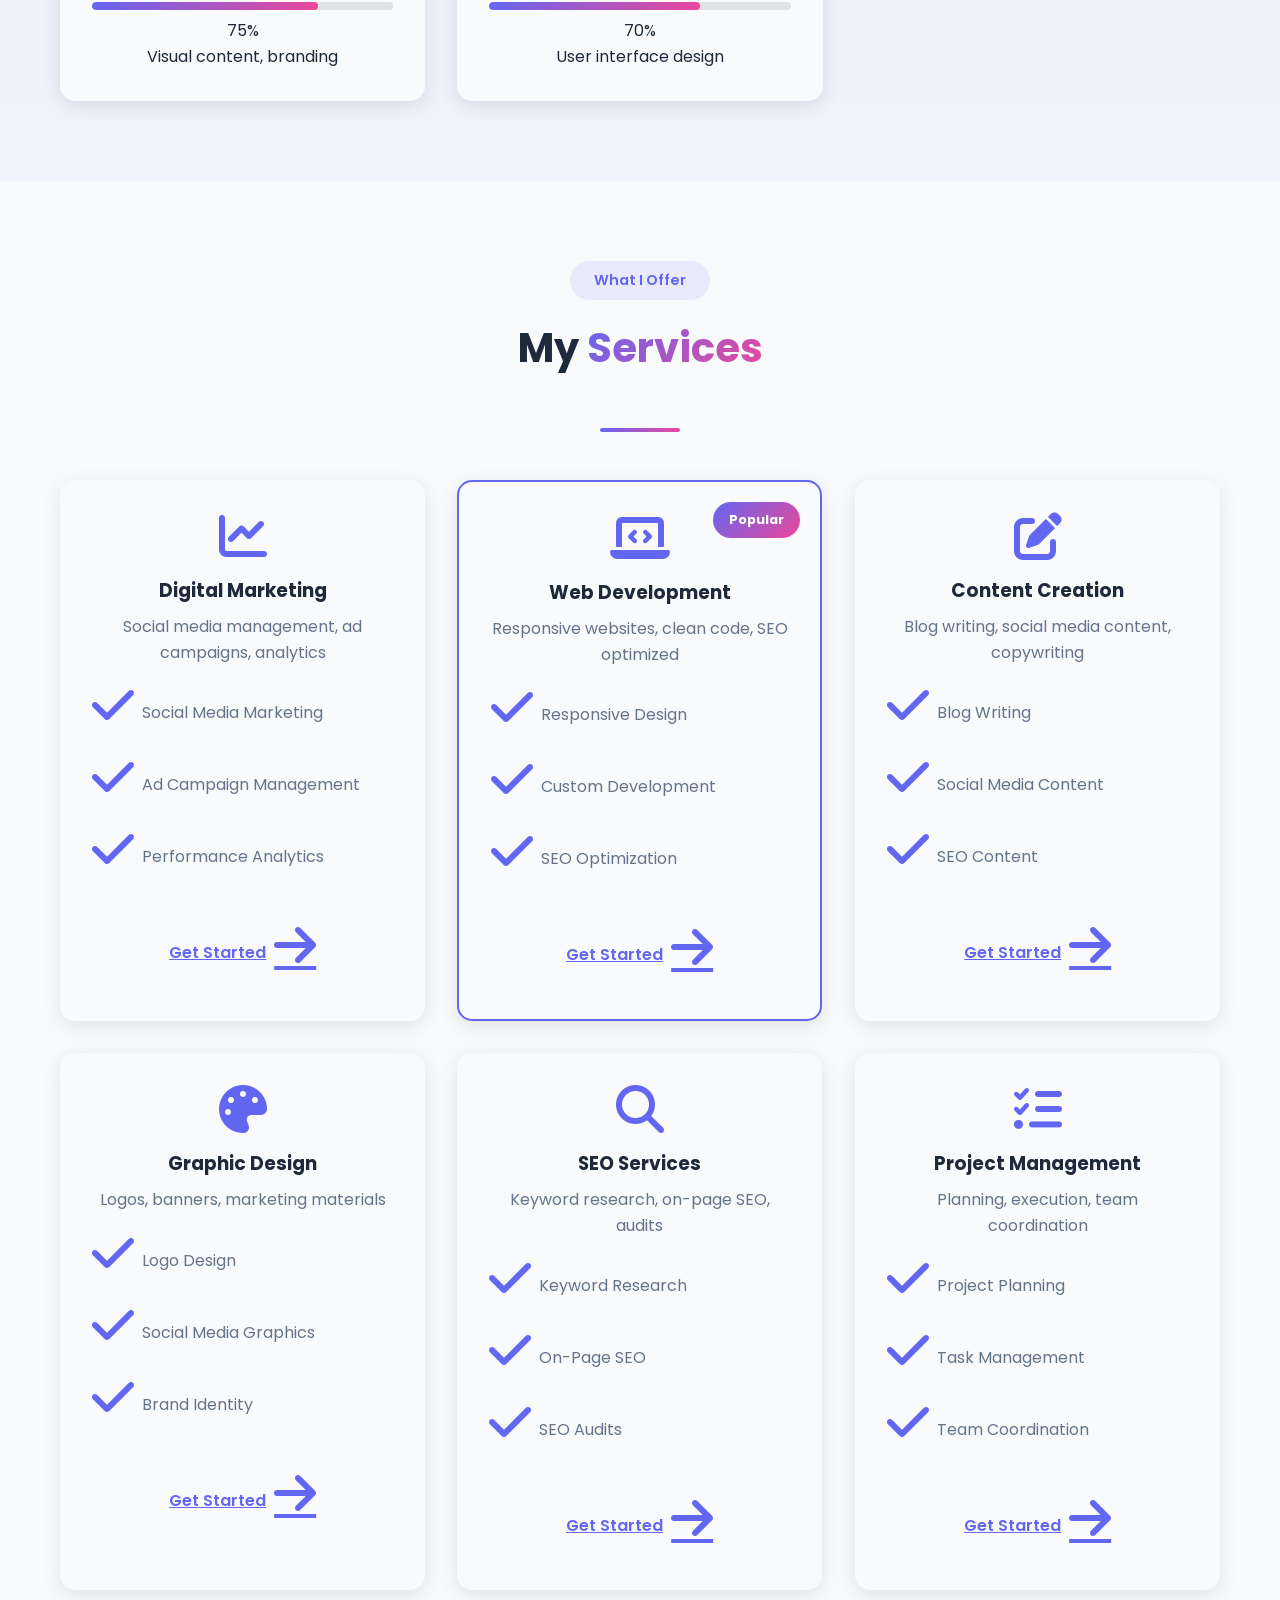
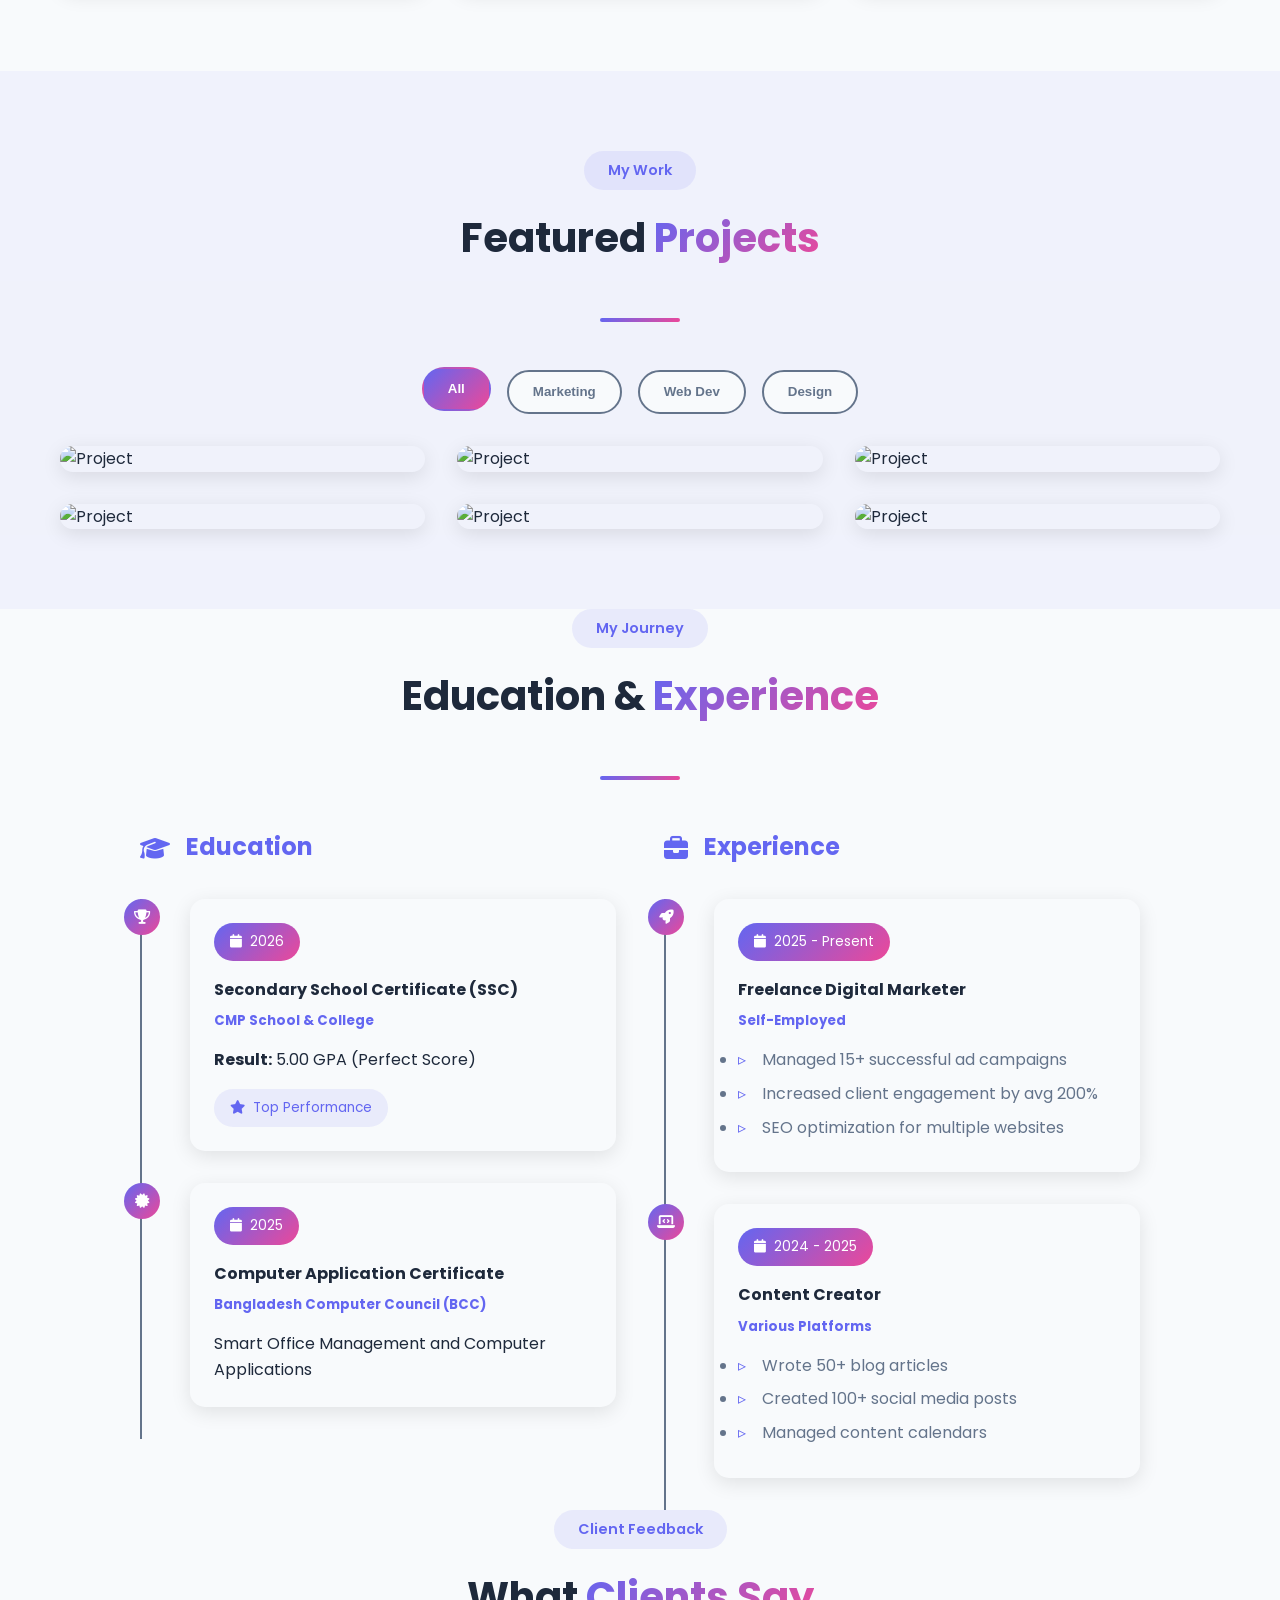
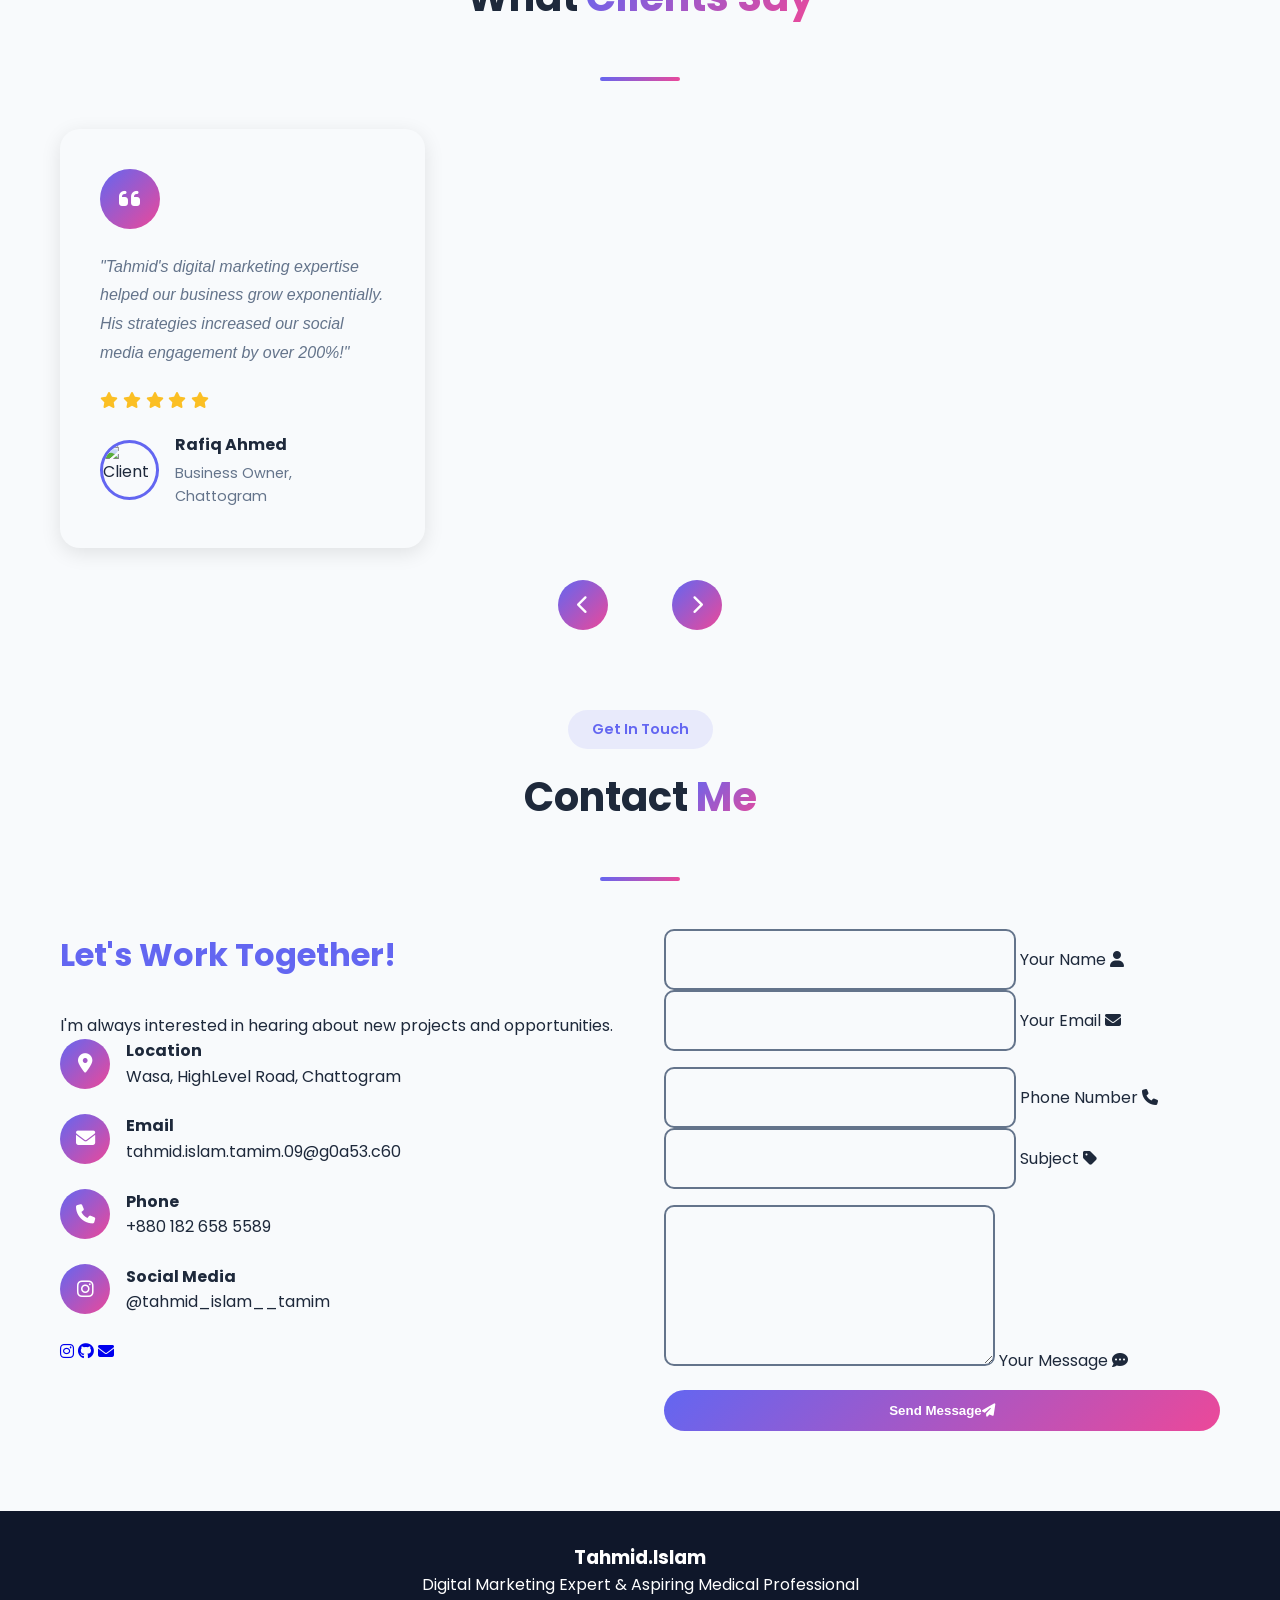
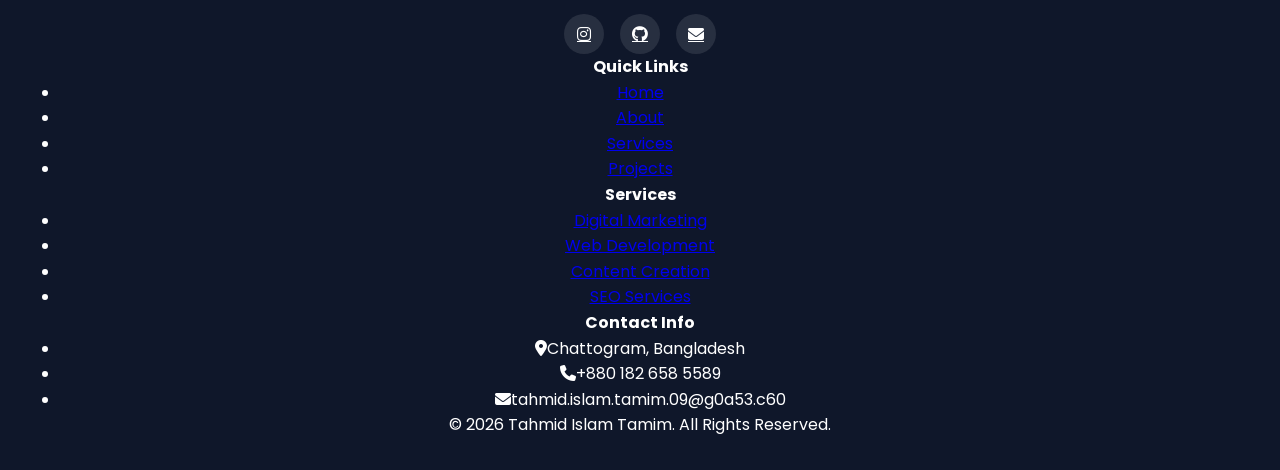
==== commit beae21ac: "Update index.html" ====
--- a/index.html
+++ b/index.html
@@ -10,6 +10,27 @@
     <link href="https://unpkg.com/aos@2.3.1/dist/aos.css" rel="stylesheet">
     <script src="https://cdn.jsdelivr.net/particles.js/2.0.0/particles.min.js"></script>
 </head>
+    <!-- SEO Meta Tags -->
+<meta name="description" content="Tahmid Islam Tamim - Digital Marketing Expert & Web Developer from Chattogram, Bangladesh. SSC Graduate with 5.00 GPA.">
+<meta name="keywords" content="Digital Marketing, Web Developer, Portfolio, Bangladesh, Chattogram, SEO, Content Creator">
+<meta name="author" content="Tahmid Islam Tamim">
+<meta name="robots" content="index, follow">
+
+<!-- Open Graph (For Social Media Sharing) -->
+<meta property="og:title" content="Tahmid Islam Tamim | Portfolio">
+<meta property="og:description" content="Digital Marketing Expert & Web Developer from Bangladesh">
+<meta property="og:image" content="profile.jpg.jpg">
+<meta property="og:url" content="https://tahmidislam9.github.io/tahmid.github.io/">
+<meta property="og:type" content="website">
+
+<!-- Twitter Card -->
+<meta name="twitter:card" content="summary_large_image">
+<meta name="twitter:title" content="Tahmid Islam Tamim | Portfolio">
+<meta name="twitter:description" content="Digital Marketing Expert & Web Developer">
+<meta name="twitter:image" content="profile.jpg.jpg">
+
+<!-- Favicon -->
+<link rel="icon" type="image/x-icon" href="profile.jpg.jpg">
 <body>
     
     <!-- Theme Toggle -->
--- a/style.css
+++ b/style.css
@@ -640,3 +640,522 @@
         text-align: center;
     }
 }
+/* Additional CSS for Advanced Features */
+
+/* Particles */
+#particles-js {
+    position: absolute;
+    top: 0;
+    left: 0;
+    width: 100%;
+    height: 100%;
+    z-index: 1;
+}
+
+.hero-overlay {
+    position: absolute;
+    top: 0;
+    left: 0;
+    width: 100%;
+    height: 100%;
+    background: radial-gradient(circle at 30% 50%, rgba(99,102,241,0.1) 0%, transparent 50%);
+    z-index: 2;
+}
+
+.hero .container {
+    position: relative;
+    z-index: 3;
+}
+
+/* Glitch Effect */
+.glitch {
+    position: relative;
+    background: linear-gradient(135deg, var(--primary), var(--secondary));
+    -webkit-background-clip: text;
+    -webkit-text-fill-color: transparent;
+}
+
+/* Typing Cursor */
+.cursor {
+    display: inline-block;
+    width: 3px;
+    background: var(--primary);
+    animation: blink 0.7s infinite;
+}
+
+@keyframes blink {
+    0%, 100% { opacity: 1; }
+    50% { opacity: 0; }
+}
+
+/* Floating Badges */
+.floating-badge {
+    position: absolute;
+    display: flex;
+    align-items: center;
+    gap: 0.5rem;
+    padding: 0.8rem 1.2rem;
+    background: var(--light);
+    border-radius: 50px;
+    box-shadow: 0 5px 20px rgba(0,0,0,0.2);
+    font-weight: 600;
+    font-size: 0.85rem;
+    z-index: 3;
+    animation: float 3s ease-in-out infinite;
+}
+
+.floating-badge i {
+    color: var(--primary);
+}
+
+.badge-1 { top: 10%; left: -10%; animation-delay: 0s; }
+.badge-2 { top: 50%; right: -15%; animation-delay: 1s; }
+.badge-3 { bottom: 15%; left: -5%; animation-delay: 2s; }
+
+@keyframes float {
+    0%, 100% { transform: translateY(0); }
+    50% { transform: translateY(-20px); }
+}
+
+/* Scroll Down */
+.scroll-down {
+    position: absolute;
+    bottom: 30px;
+    left: 50%;
+    transform: translateX(-50%);
+    z-index: 3;
+}
+
+.scroll-down a {
+    display: flex;
+    flex-direction: column;
+    align-items: center;
+    gap: 5px;
+}
+
+.scroll-down span {
+    width: 2px;
+    height: 15px;
+    background: var(--primary);
+    animation: scrollDown 2s ease-in-out infinite;
+}
+
+.scroll-down span:nth-child(2) { animation-delay: 0.2s; }
+.scroll-down span:nth-child(3) { animation-delay: 0.4s; }
+
+@keyframes scrollDown {
+    0%, 100% { opacity: 0; transform: translateY(-10px); }
+    50% { opacity: 1; transform: translateY(0); }
+}
+
+/* Section Header */
+.section-header {
+    text-align: center;
+    margin-bottom: 3rem;
+}
+
+.section-subtitle {
+    display: inline-block;
+    padding: 0.5rem 1.5rem;
+    background: rgba(99,102,241,0.1);
+    color: var(--primary);
+    border-radius: 50px;
+    font-weight: 600;
+    font-size: 0.9rem;
+    margin-bottom: 1rem;
+}
+
+.title-underline {
+    width: 80px;
+    height: 4px;
+    background: linear-gradient(135deg, var(--primary), var(--secondary));
+    margin: 1rem auto;
+    border-radius: 10px;
+}
+
+/* Skill Categories & Filters */
+.skill-categories, .project-filters {
+    display: flex;
+    justify-content: center;
+    gap: 1rem;
+    flex-wrap: wrap;
+    margin-bottom: 2rem;
+}
+
+.category-btn, .filter-btn {
+    padding: 0.8rem 1.5rem;
+    background: var(--light);
+    border: 2px solid var(--text-light);
+    border-radius: 50px;
+    color: var(--text-light);
+    font-weight: 600;
+    cursor: pointer;
+    transition: 0.3s;
+}
+
+.category-btn:hover, .filter-btn:hover,
+.category-btn.active, .filter-btn.active {
+    background: linear-gradient(135deg, var(--primary), var(--secondary));
+    color: white;
+    border-color: transparent;
+    transform: translateY(-3px);
+}
+
+/* Service Features */
+.service-features {
+    margin: 1rem 0;
+    text-align: left;
+}
+
+.service-features li {
+    color: var(--text-light);
+    margin-bottom: 0.5rem;
+    display: flex;
+    align-items: center;
+    gap: 0.5rem;
+}
+
+.service-features i {
+    color: var(--primary);
+}
+
+.service-btn {
+    display: inline-flex;
+    align-items: center;
+    gap: 0.5rem;
+    color: var(--primary);
+    font-weight: 600;
+    margin-top: 1rem;
+}
+
+.service-btn:hover {
+    gap: 1rem;
+}
+
+/* Project Overlay */
+.project-item {
+    border-radius: 15px;
+    overflow: hidden;
+    box-shadow: 0 5px 20px rgba(0,0,0,0.1);
+}
+
+.project-item.hide {
+    display: none;
+}
+
+.project-image {
+    position: relative;
+    overflow: hidden;
+}
+
+.project-image img {
+    width: 100%;
+    height: 250px;
+    object-fit: cover;
+    transition: 0.5s;
+}
+
+.project-item:hover .project-image img {
+    transform: scale(1.1);
+}
+
+.project-overlay {
+    position: absolute;
+    top: 0;
+    left: 0;
+    width: 100%;
+    height: 100%;
+    background: linear-gradient(135deg, rgba(99,102,241,0.95), rgba(236,72,153,0.95));
+    display: flex;
+    align-items: center;
+    justify-content: center;
+    opacity: 0;
+    transition: 0.3s;
+}
+
+.project-item:hover .project-overlay {
+    opacity: 1;
+}
+
+.project-info {
+    padding: 2rem;
+    text-align: center;
+    color: white;
+    transform: translateY(20px);
+    transition: 0.3s;
+}
+
+.project-item:hover .project-info {
+    transform: translateY(0);
+}
+
+.project-tags {
+    display: flex;
+    gap: 0.5rem;
+    justify-content: center;
+    flex-wrap: wrap;
+    margin: 1rem 0;
+}
+
+.project-tags span {
+    padding: 0.4rem 1rem;
+    background: rgba(255,255,255,0.2);
+    border-radius: 50px;
+    font-size: 0.8rem;
+}
+
+.project-links {
+    display: flex;
+    gap: 1rem;
+    justify-content: center;
+}
+
+.project-link {
+    width: 45px;
+    height: 45px;
+    display: flex;
+    align-items: center;
+    justify-content: center;
+    background: white;
+    color: var(--primary);
+    border-radius: 50%;
+    transition: 0.3s;
+}
+
+.project-link:hover {
+    transform: scale(1.1) rotate(360deg);
+}
+
+/* Timeline */
+.timeline {
+    display: grid;
+    grid-template-columns: 1fr 1fr;
+    gap: 3rem;
+    max-width: 1000px;
+    margin: 0 auto;
+}
+
+.timeline-title {
+    display: flex;
+    align-items: center;
+    gap: 1rem;
+    font-size: 1.5rem;
+    margin-bottom: 2rem;
+    color: var(--primary);
+}
+
+.timeline-item {
+    position: relative;
+    padding-left: 3rem;
+    padding-bottom: 2rem;
+    border-left: 2px solid var(--text-light);
+}
+
+.timeline-icon {
+    position: absolute;
+    left: -18px;
+    top: 0;
+    width: 36px;
+    height: 36px;
+    display: flex;
+    align-items: center;
+    justify-content: center;
+    background: linear-gradient(135deg, var(--primary), var(--secondary));
+    border-radius: 50%;
+    color: white;
+    font-size: 0.9rem;
+}
+
+.timeline-content {
+    background: var(--light);
+    padding: 1.5rem;
+    border-radius: 15px;
+    box-shadow: 0 5px 20px rgba(0,0,0,0.1);
+    transition: 0.3s;
+}
+
+.timeline-content:hover {
+    transform: translateX(10px);
+}
+
+.timeline-date {
+    display: inline-flex;
+    align-items: center;
+    gap: 0.5rem;
+    padding: 0.5rem 1rem;
+    background: linear-gradient(135deg, var(--primary), var(--secondary));
+    color: white;
+    border-radius: 50px;
+    font-size: 0.85rem;
+    margin-bottom: 1rem;
+}
+
+.timeline-content h4 {
+    margin-bottom: 0.5rem;
+}
+
+.timeline-content h5 {
+    color: var(--primary);
+    margin-bottom: 1rem;
+}
+
+.timeline-content ul {
+    margin-top: 1rem;
+}
+
+.timeline-content ul li {
+    color: var(--text-light);
+    margin-bottom: 0.5rem;
+    padding-left: 1.5rem;
+    position: relative;
+}
+
+.timeline-content ul li::before {
+    content: '▹';
+    position: absolute;
+    left: 0;
+    color: var(--primary);
+}
+
+.timeline-badge {
+    display: inline-flex;
+    align-items: center;
+    gap: 0.5rem;
+    padding: 0.5rem 1rem;
+    background: rgba(99,102,241,0.1);
+    color: var(--primary);
+    border-radius: 50px;
+    font-size: 0.85rem;
+    margin-top: 1rem;
+}
+
+/* Testimonials */
+.testimonials-slider {
+    display: grid;
+    grid-template-columns: repeat(3, 1fr);
+    gap: 2rem;
+    margin-bottom: 2rem;
+}
+
+.testimonial-card {
+    background: var(--light);
+    padding: 2.5rem;
+    border-radius: 20px;
+    box-shadow: 0 5px 20px rgba(0,0,0,0.1);
+    transition: 0.3s;
+}
+
+.testimonial-card:hover {
+    transform: translateY(-10px);
+}
+
+.quote-icon {
+    width: 60px;
+    height: 60px;
+    display: flex;
+    align-items: center;
+    justify-content: center;
+    background: linear-gradient(135deg, var(--primary), var(--secondary));
+    border-radius: 50%;
+    color: white;
+    font-size: 1.5rem;
+    margin-bottom: 1.5rem;
+}
+
+.testimonial-text {
+    color: var(--text-light);
+    line-height: 1.8;
+    margin-bottom: 1.5rem;
+    font-style: italic;
+}
+
+.rating {
+    display: flex;
+    gap: 0.3rem;
+    margin-bottom: 1.5rem;
+}
+
+.rating i {
+    color: #fbbf24;
+}
+
+.testimonial-author {
+    display: flex;
+    align-items: center;
+    gap: 1rem;
+}
+
+.testimonial-author img {
+    width: 60px;
+    height: 60px;
+    border-radius: 50%;
+    object-fit: cover;
+    border: 3px solid var(--primary);
+}
+
+.testimonial-author h4 {
+    margin-bottom: 0.3rem;
+}
+
+.testimonial-author p {
+    color: var(--text-light);
+    font-size: 0.9rem;
+}
+
+.testimonial-navigation {
+    display: flex;
+    align-items: center;
+    justify-content: center;
+    gap: 2rem;
+}
+
+.testimonial-prev, .testimonial-next {
+    width: 50px;
+    height: 50px;
+    display: flex;
+    align-items: center;
+    justify-content: center;
+    background: linear-gradient(135deg, var(--primary), var(--secondary));
+    border: none;
+    border-radius: 50%;
+    color: white;
+    font-size: 1.2rem;
+    cursor: pointer;
+    transition: 0.3s;
+}
+
+.testimonial-prev:hover, .testimonial-next:hover {
+    transform: scale(1.1);
+}
+
+/* Featured Badge */
+.featured-badge {
+    position: absolute;
+    top: 20px;
+    right: 20px;
+    padding: 0.5rem 1rem;
+    background: linear-gradient(135deg, var(--primary), var(--secondary));
+    color: white;
+    border-radius: 50px;
+    font-size: 0.8rem;
+    font-weight: 700;
+}
+
+.service-card.featured {
+    border: 2px solid var(--primary);
+}
+
+/* Responsive for Advanced Features */
+@media (max-width: 768px) {
+    .timeline {
+        grid-template-columns: 1fr;
+    }
+    
+    .testimonials-slider {
+        grid-template-columns: 1fr;
+    }
+    
+    .floating-badge {
+        display: none;
+    }
+}
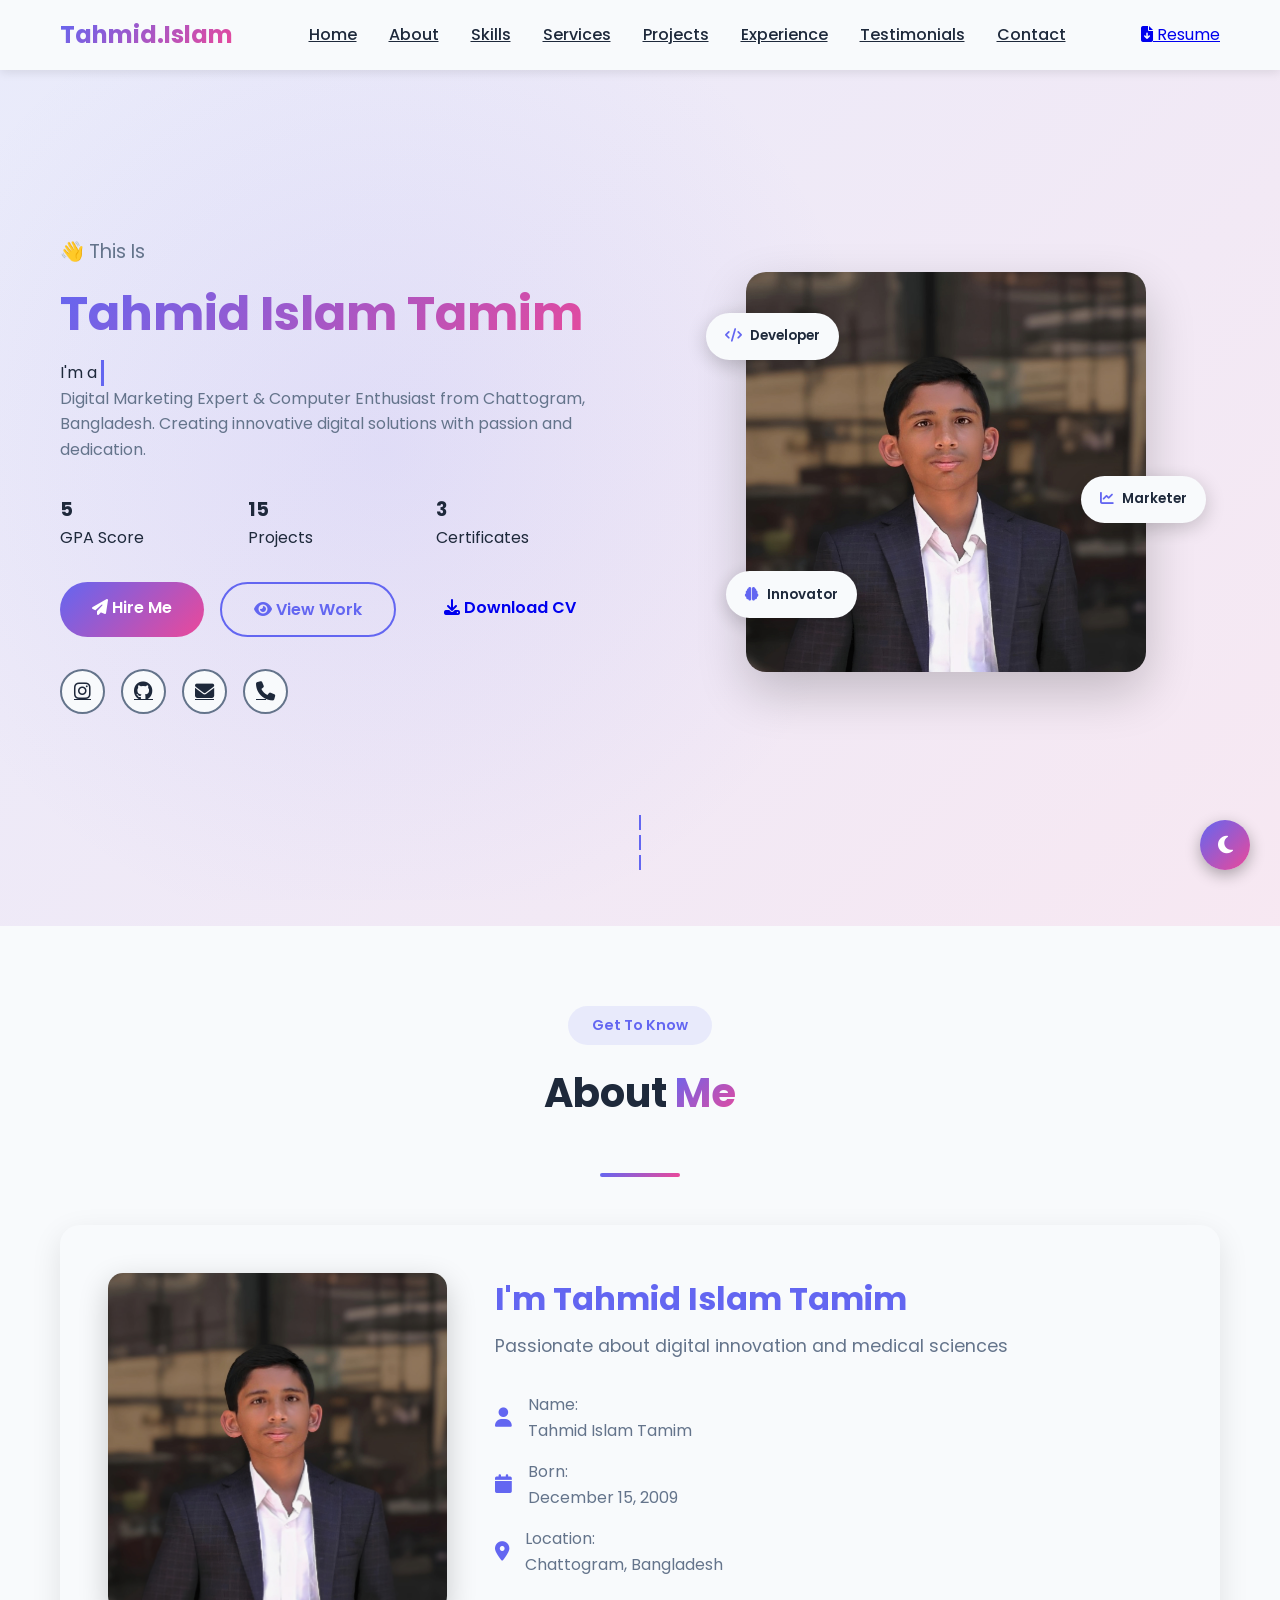
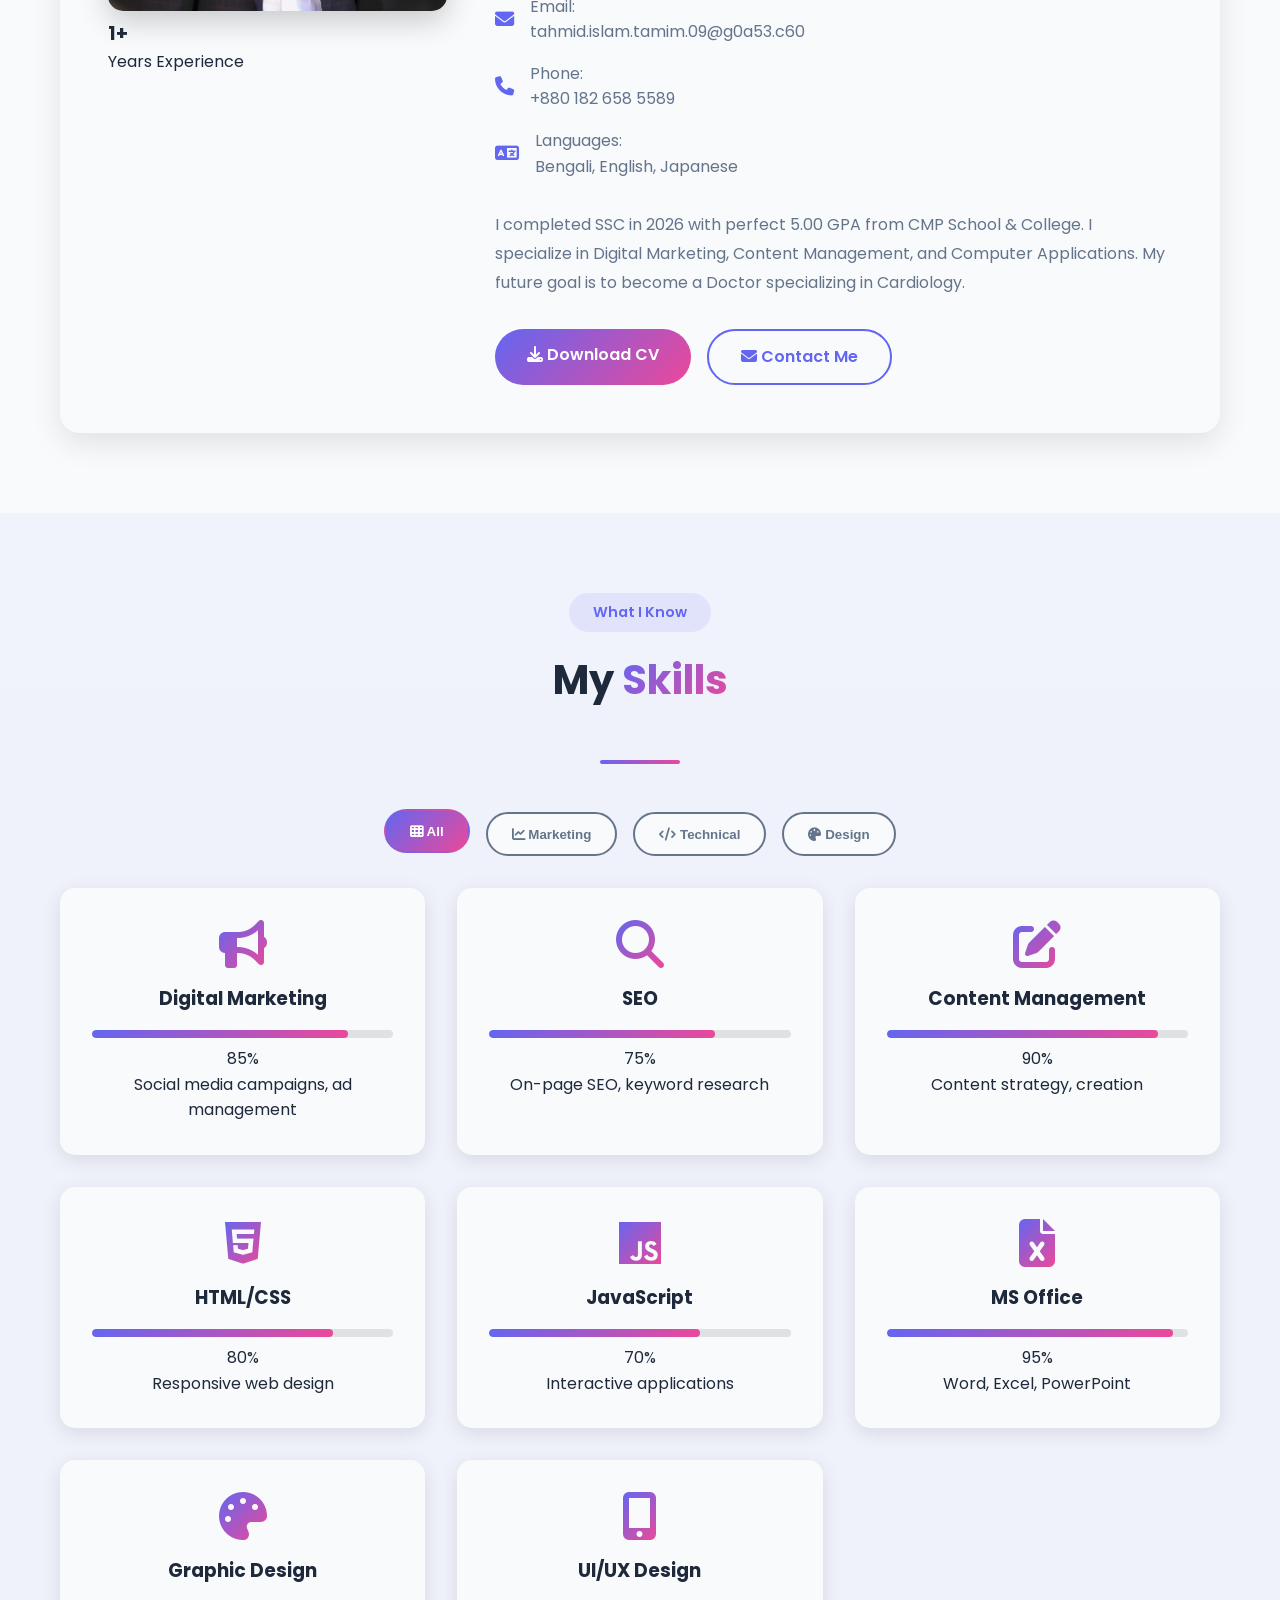
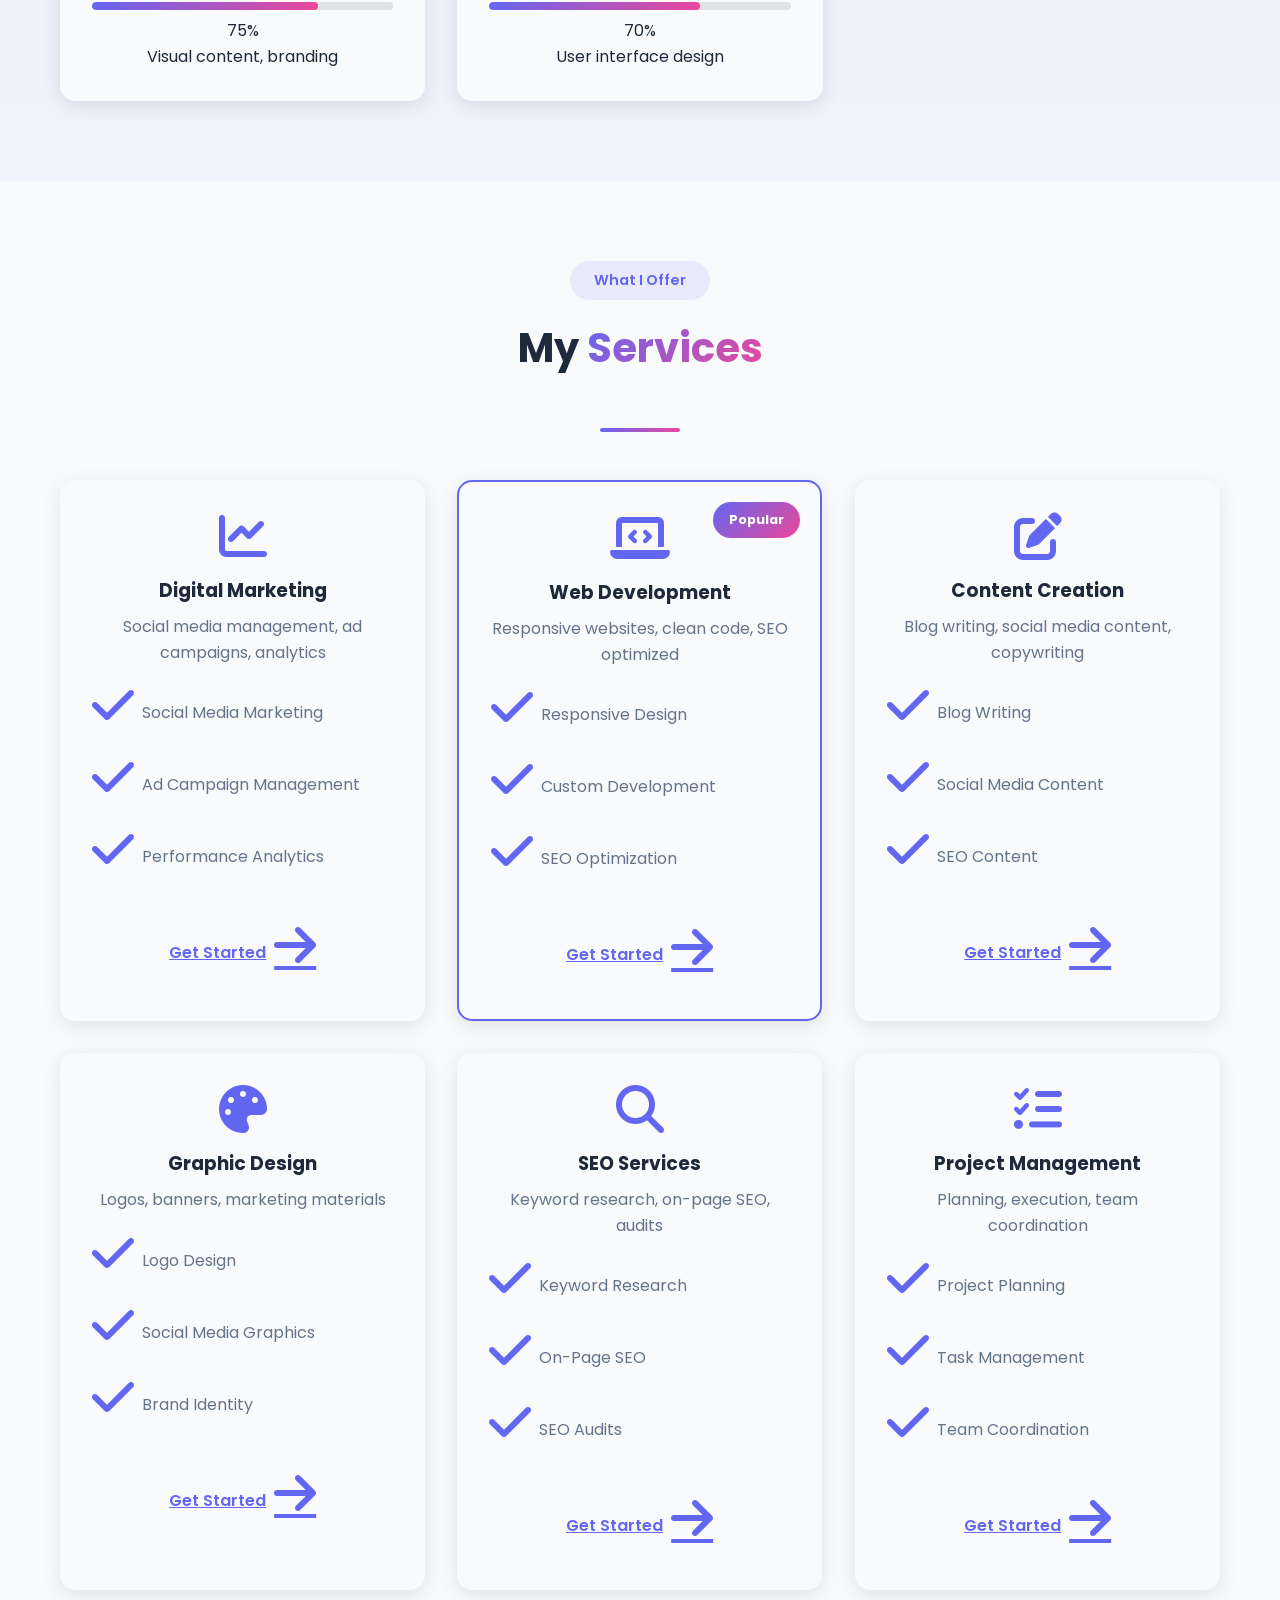
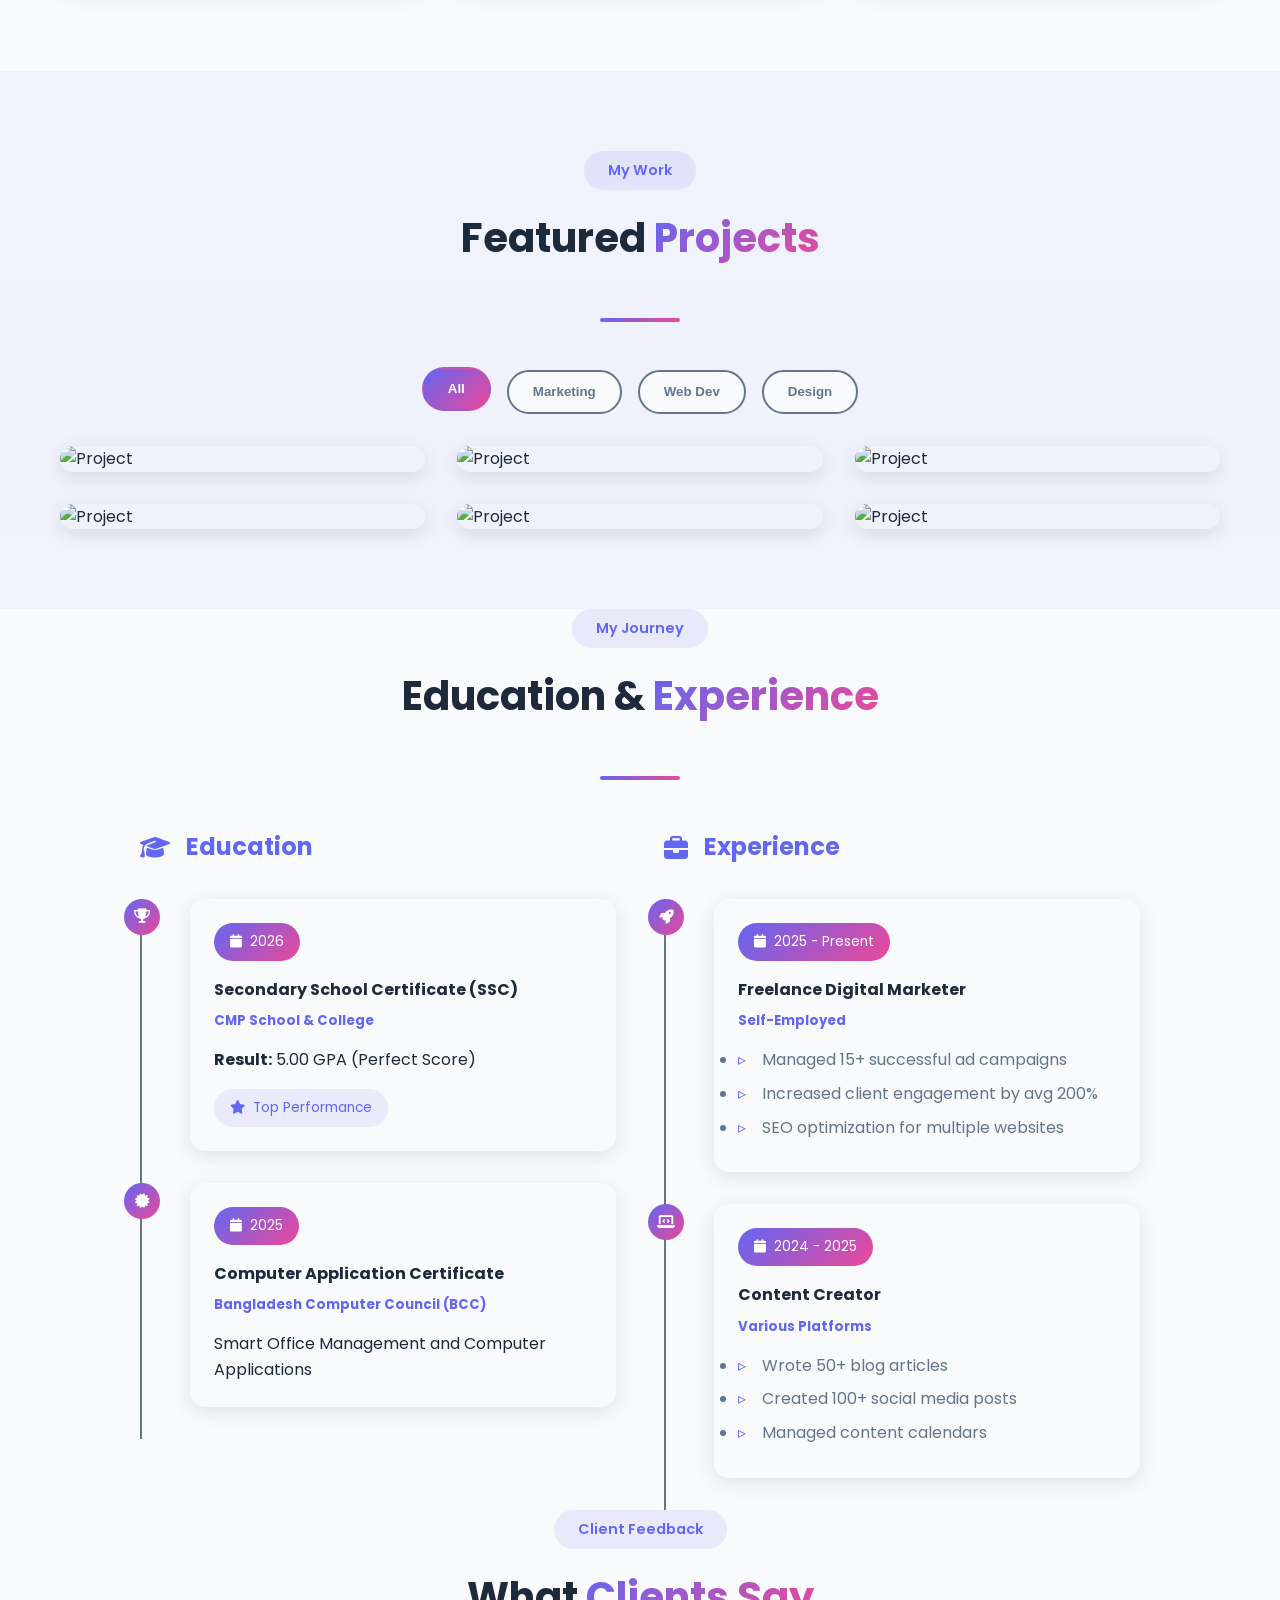
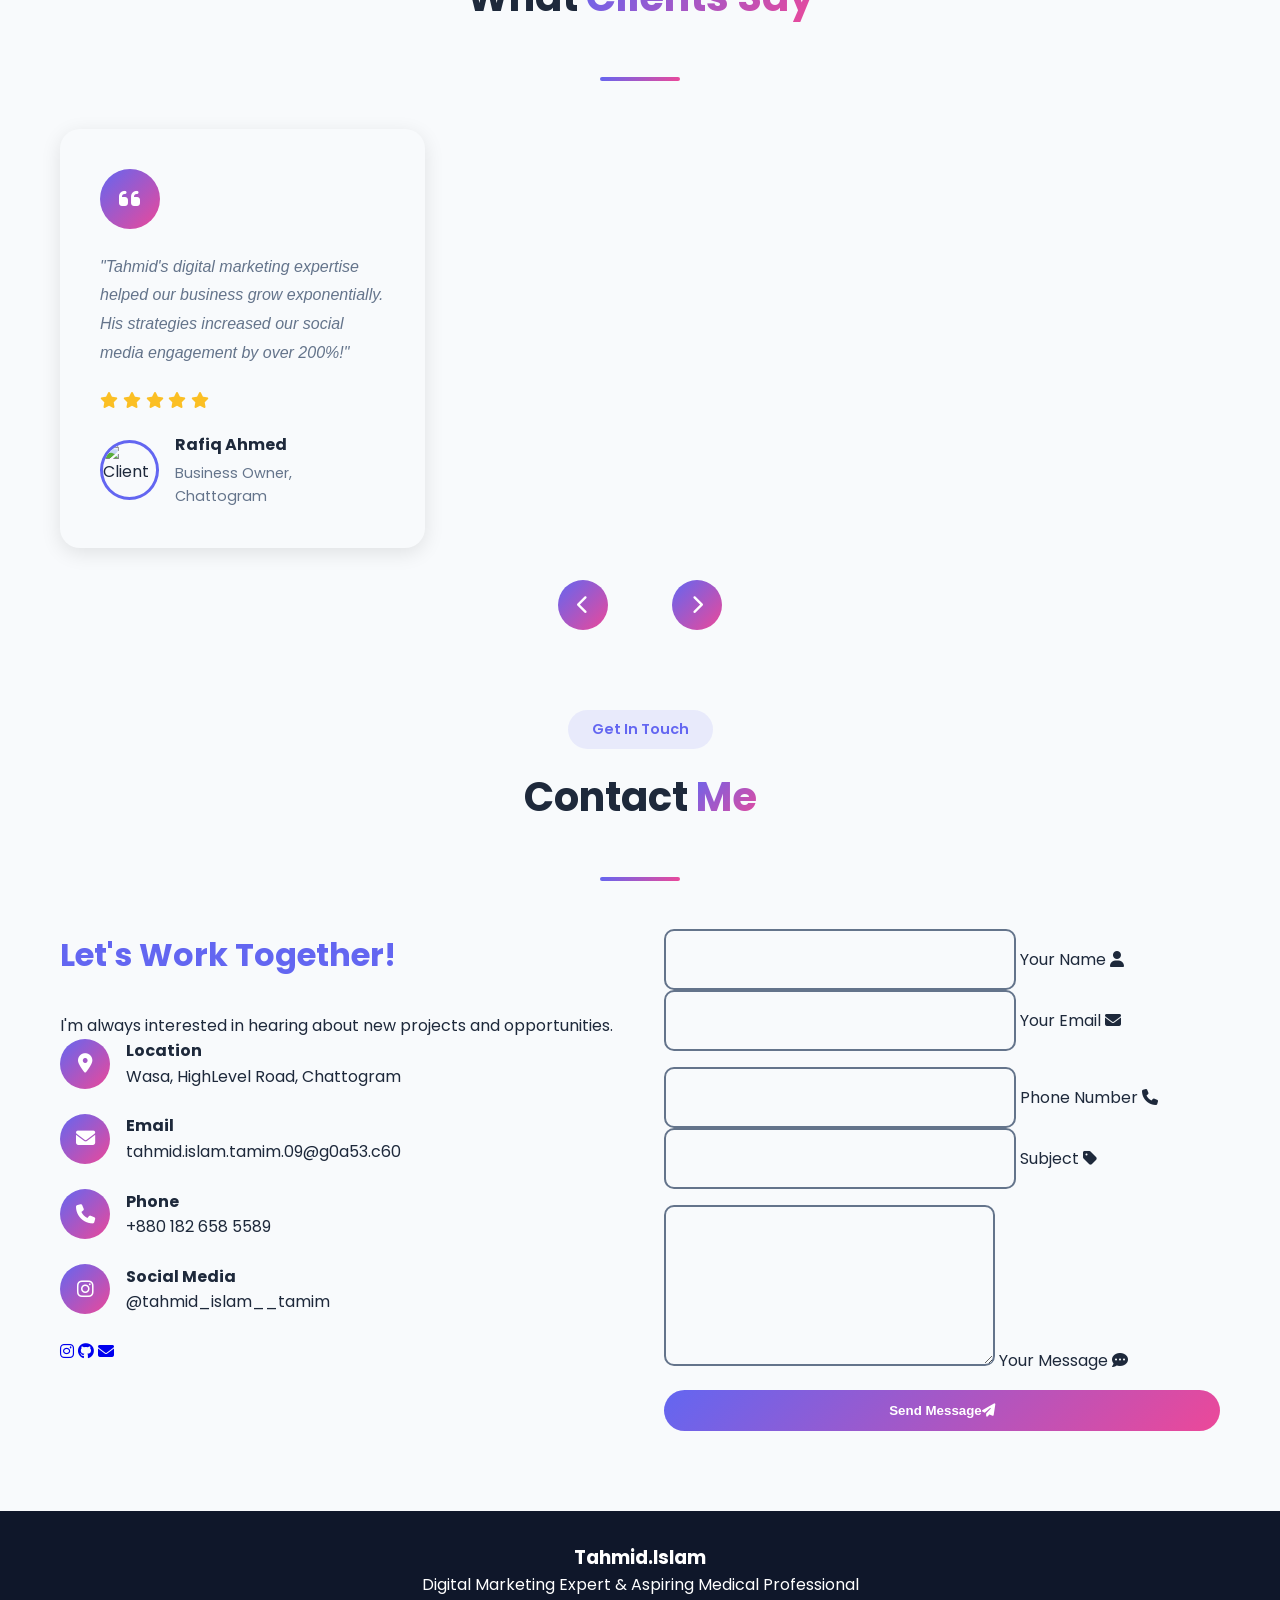
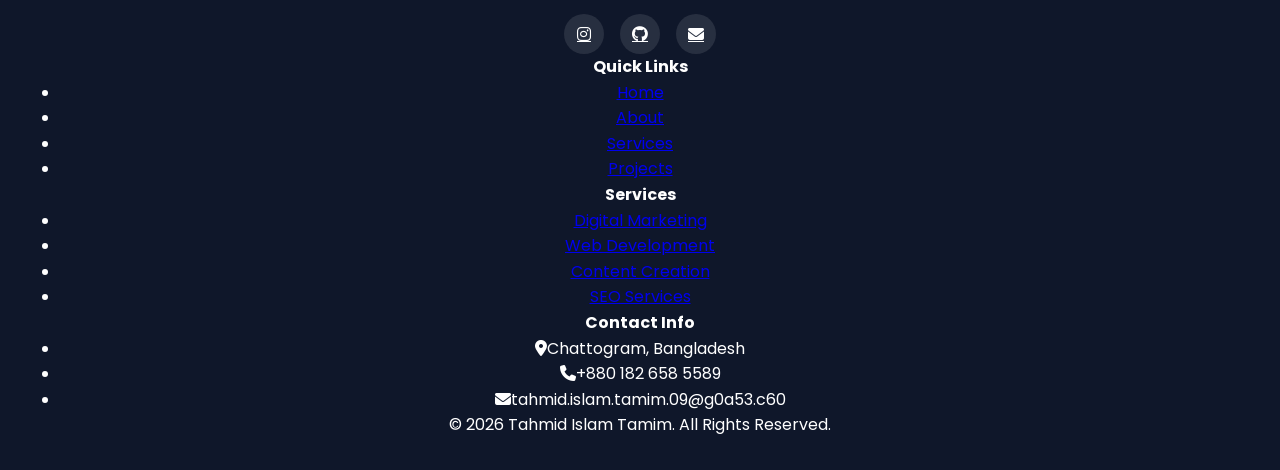
==== commit 0e92a1f2: "Update index.html" ====
--- a/index.html
+++ b/index.html
@@ -31,6 +31,14 @@
 
 <!-- Favicon -->
 <link rel="icon" type="image/x-icon" href="profile.jpg.jpg">
+    <!-- Preloader -->
+<div class="preloader" id="preloader">
+    <div class="loader">
+        <div class="circle"></div>
+        <div class="circle"></div>
+        <div class="circle"></div>
+    </div>
+</div>
 <body>
     
     <!-- Theme Toggle -->
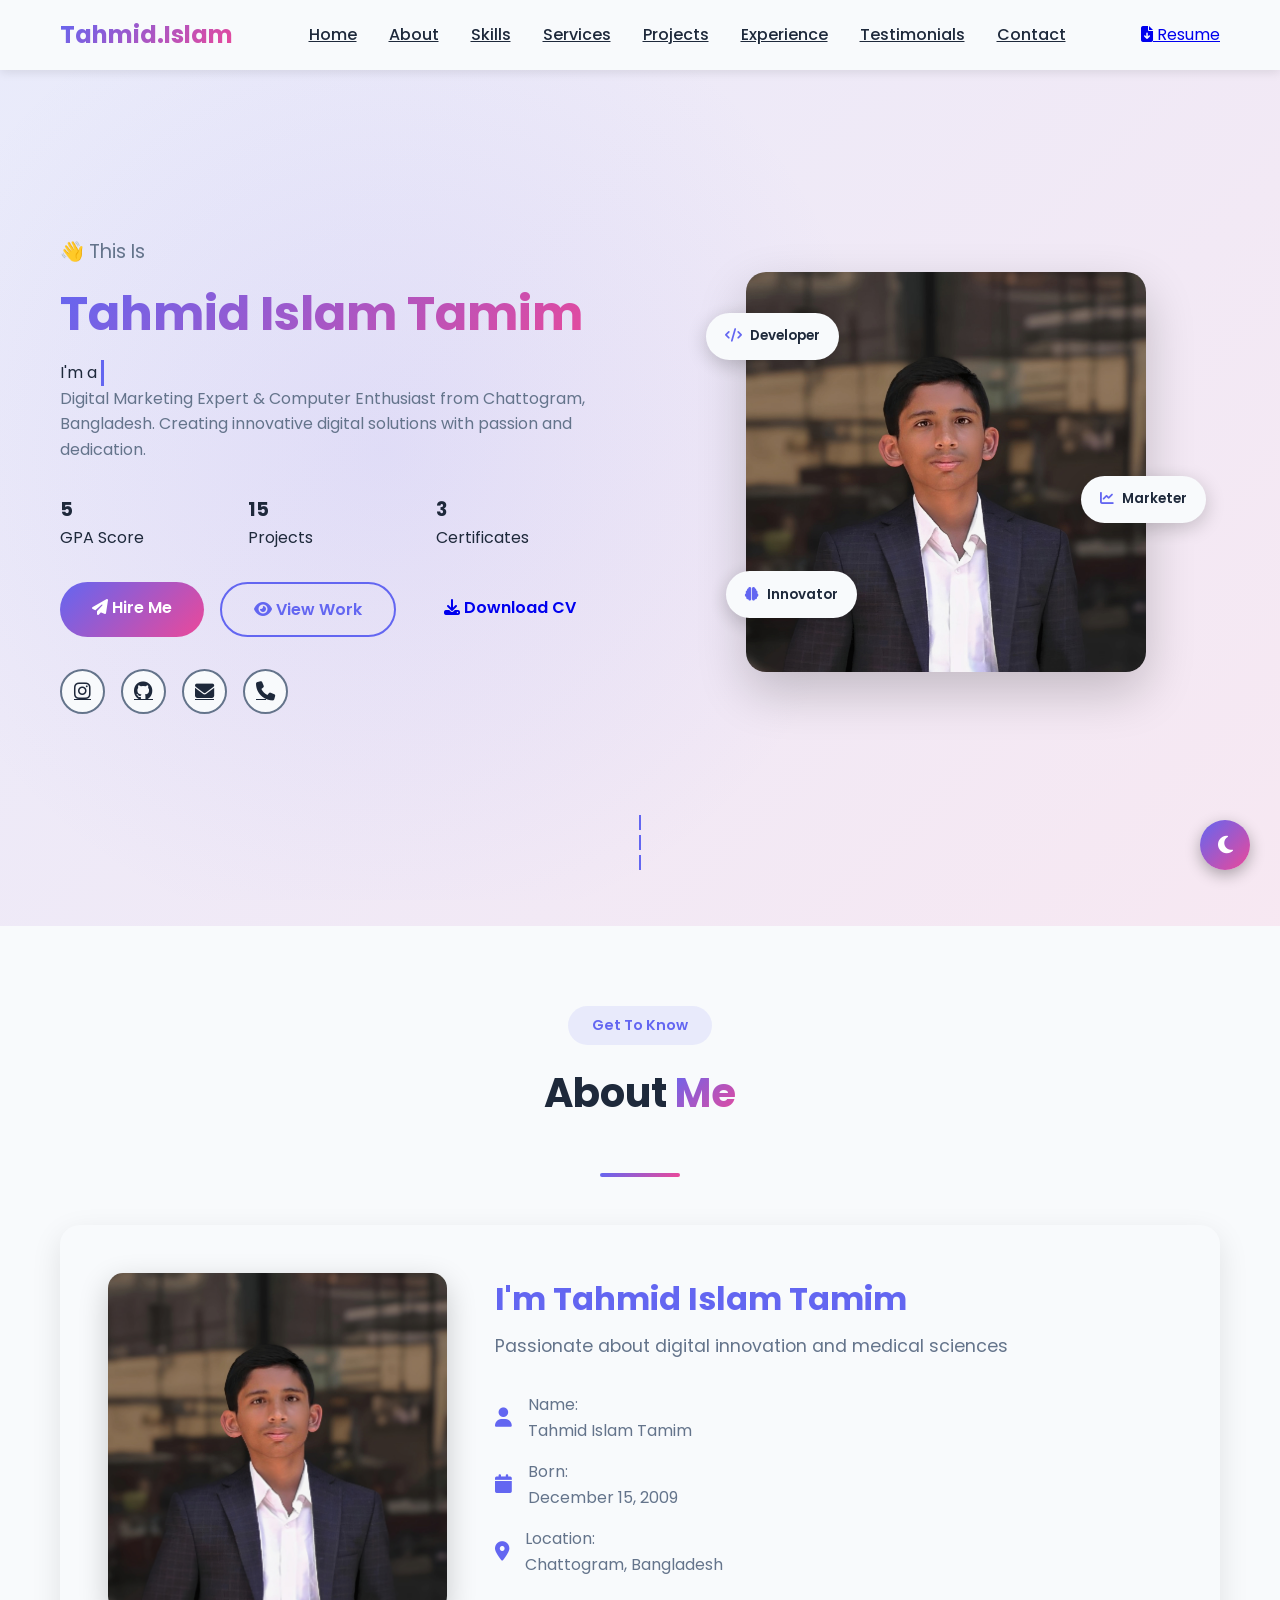
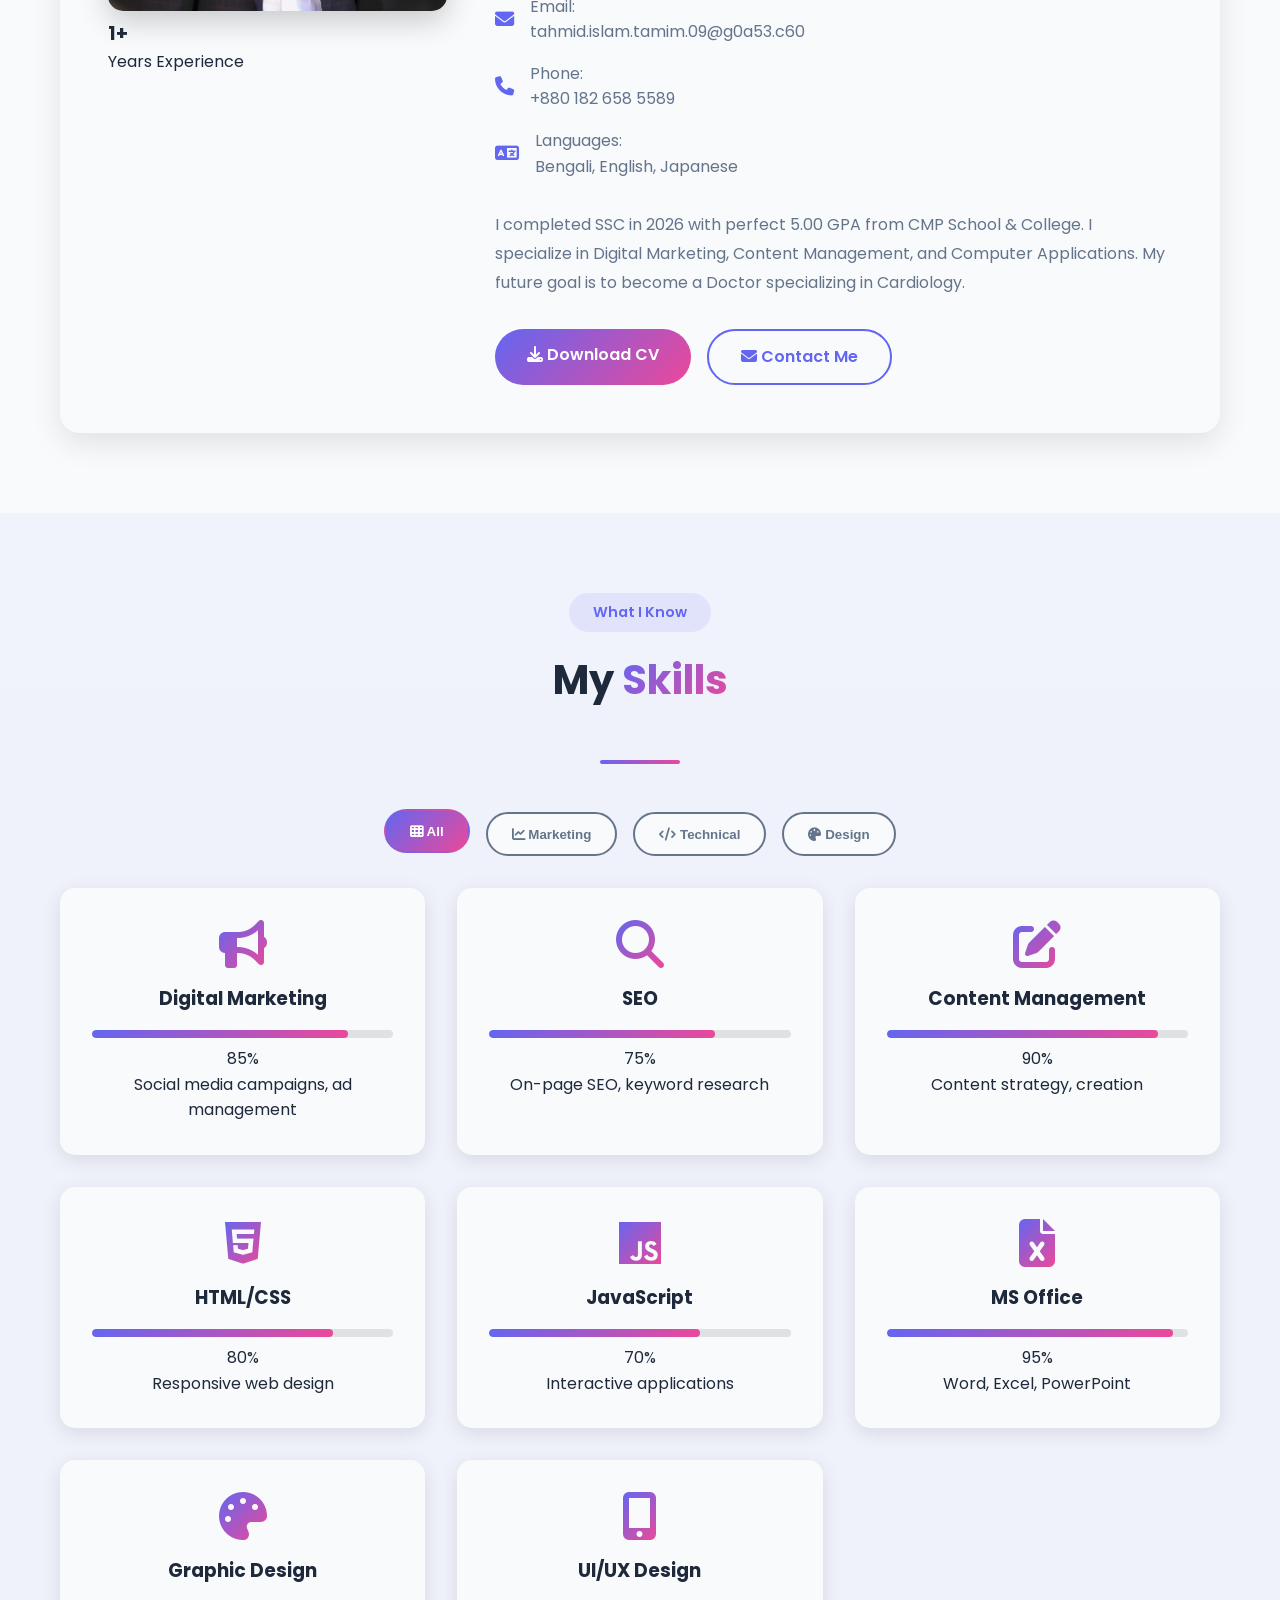
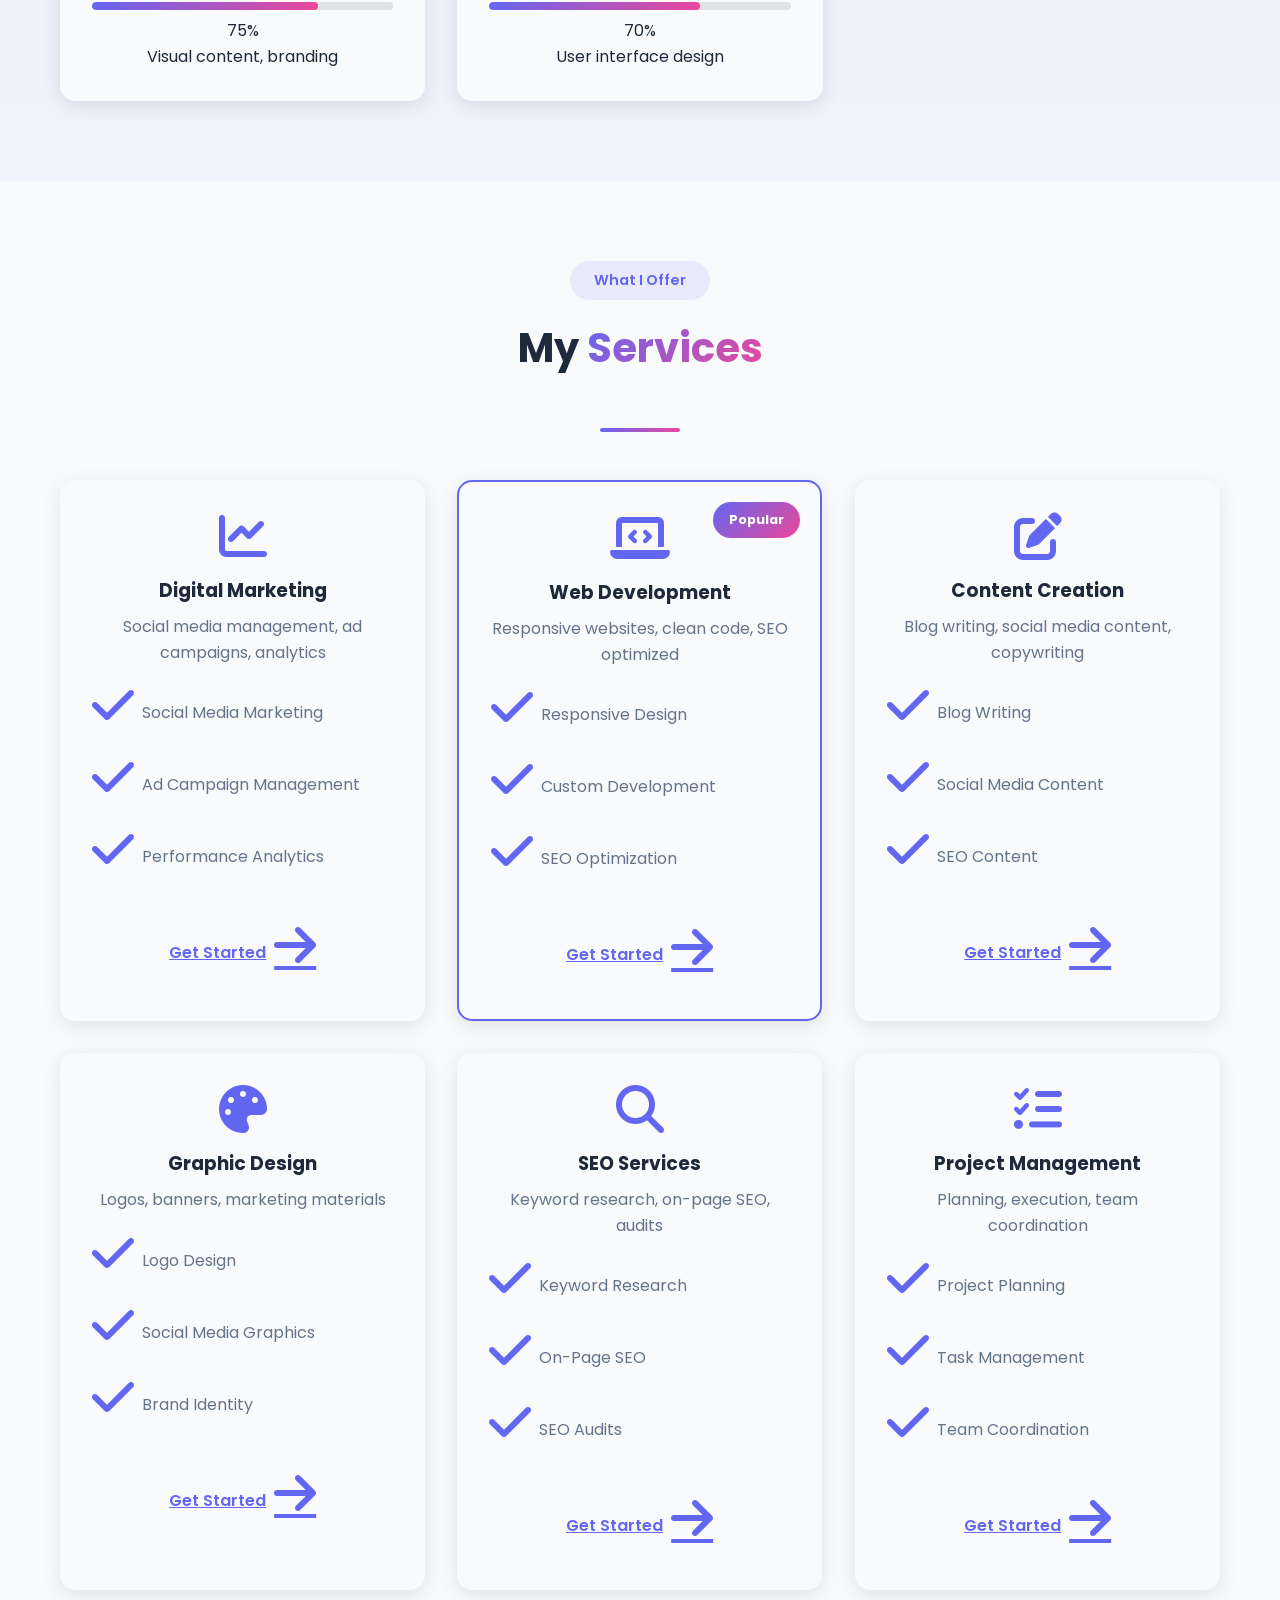
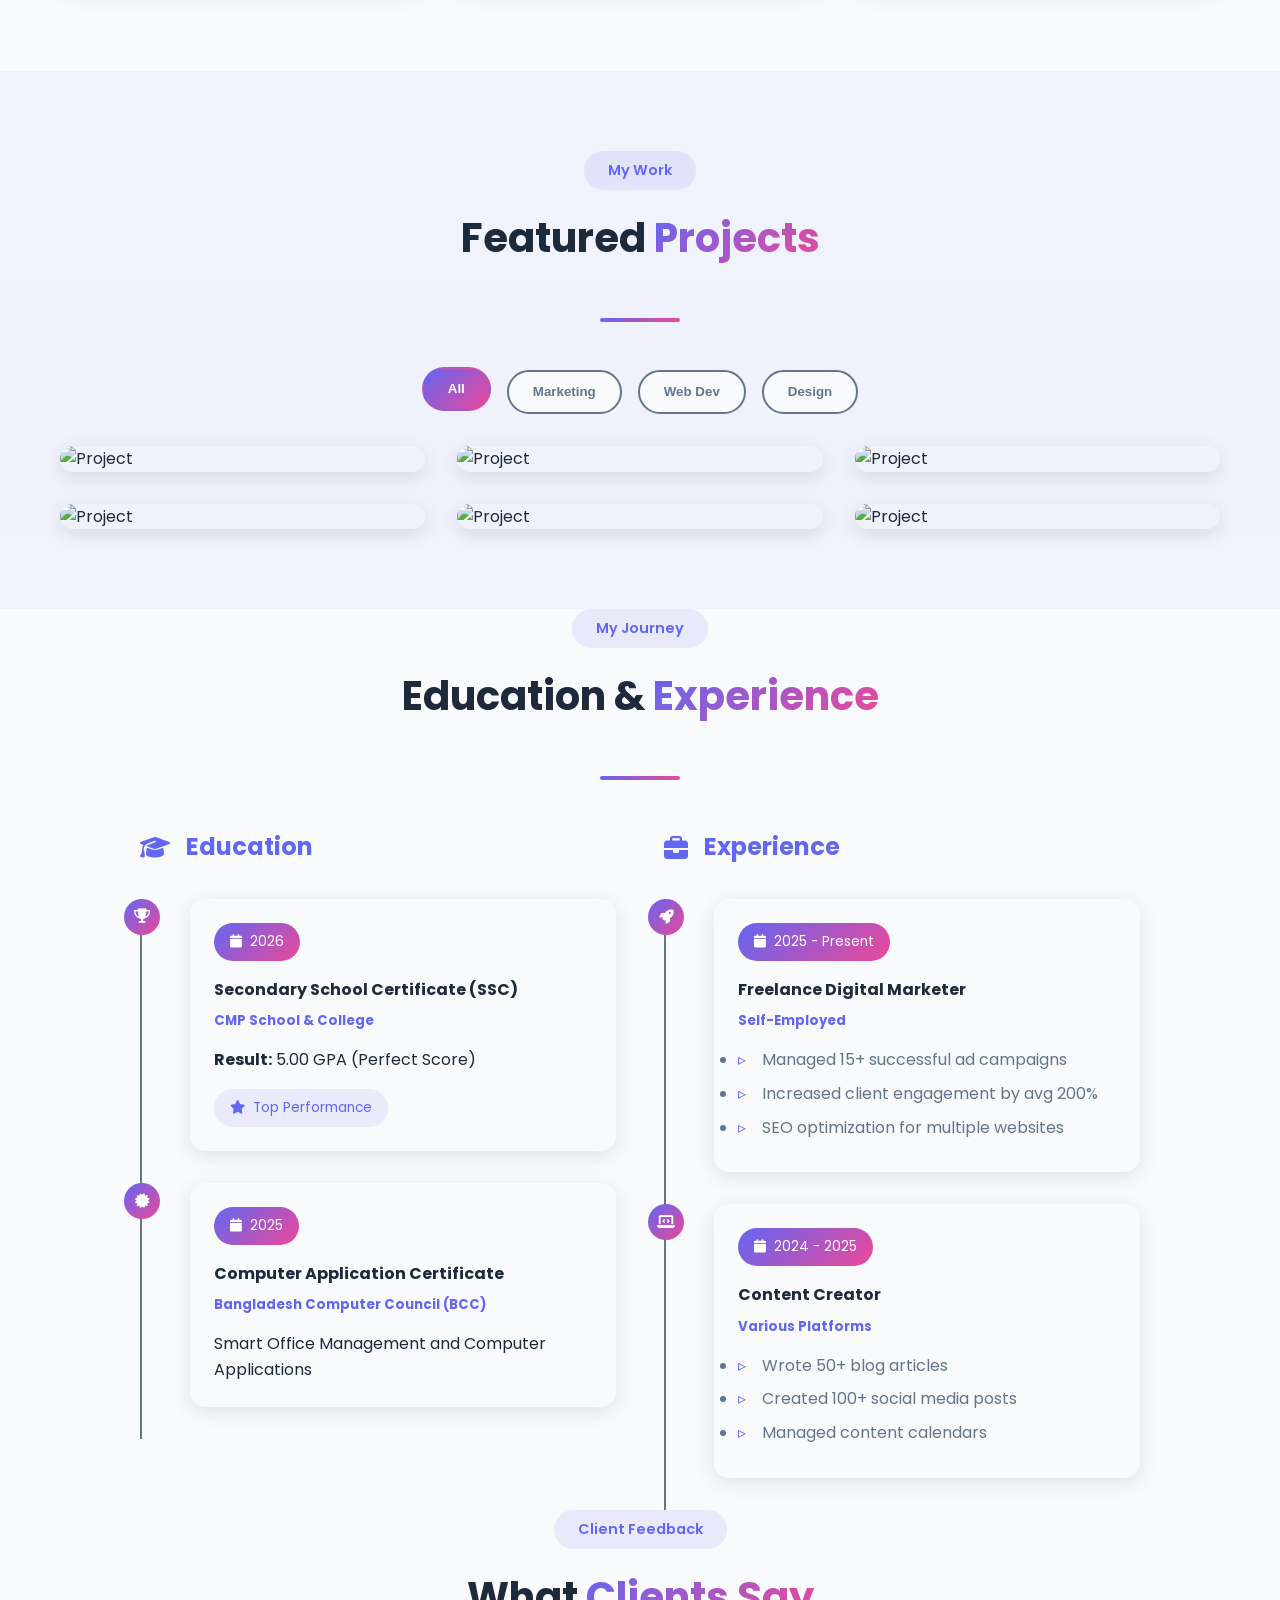
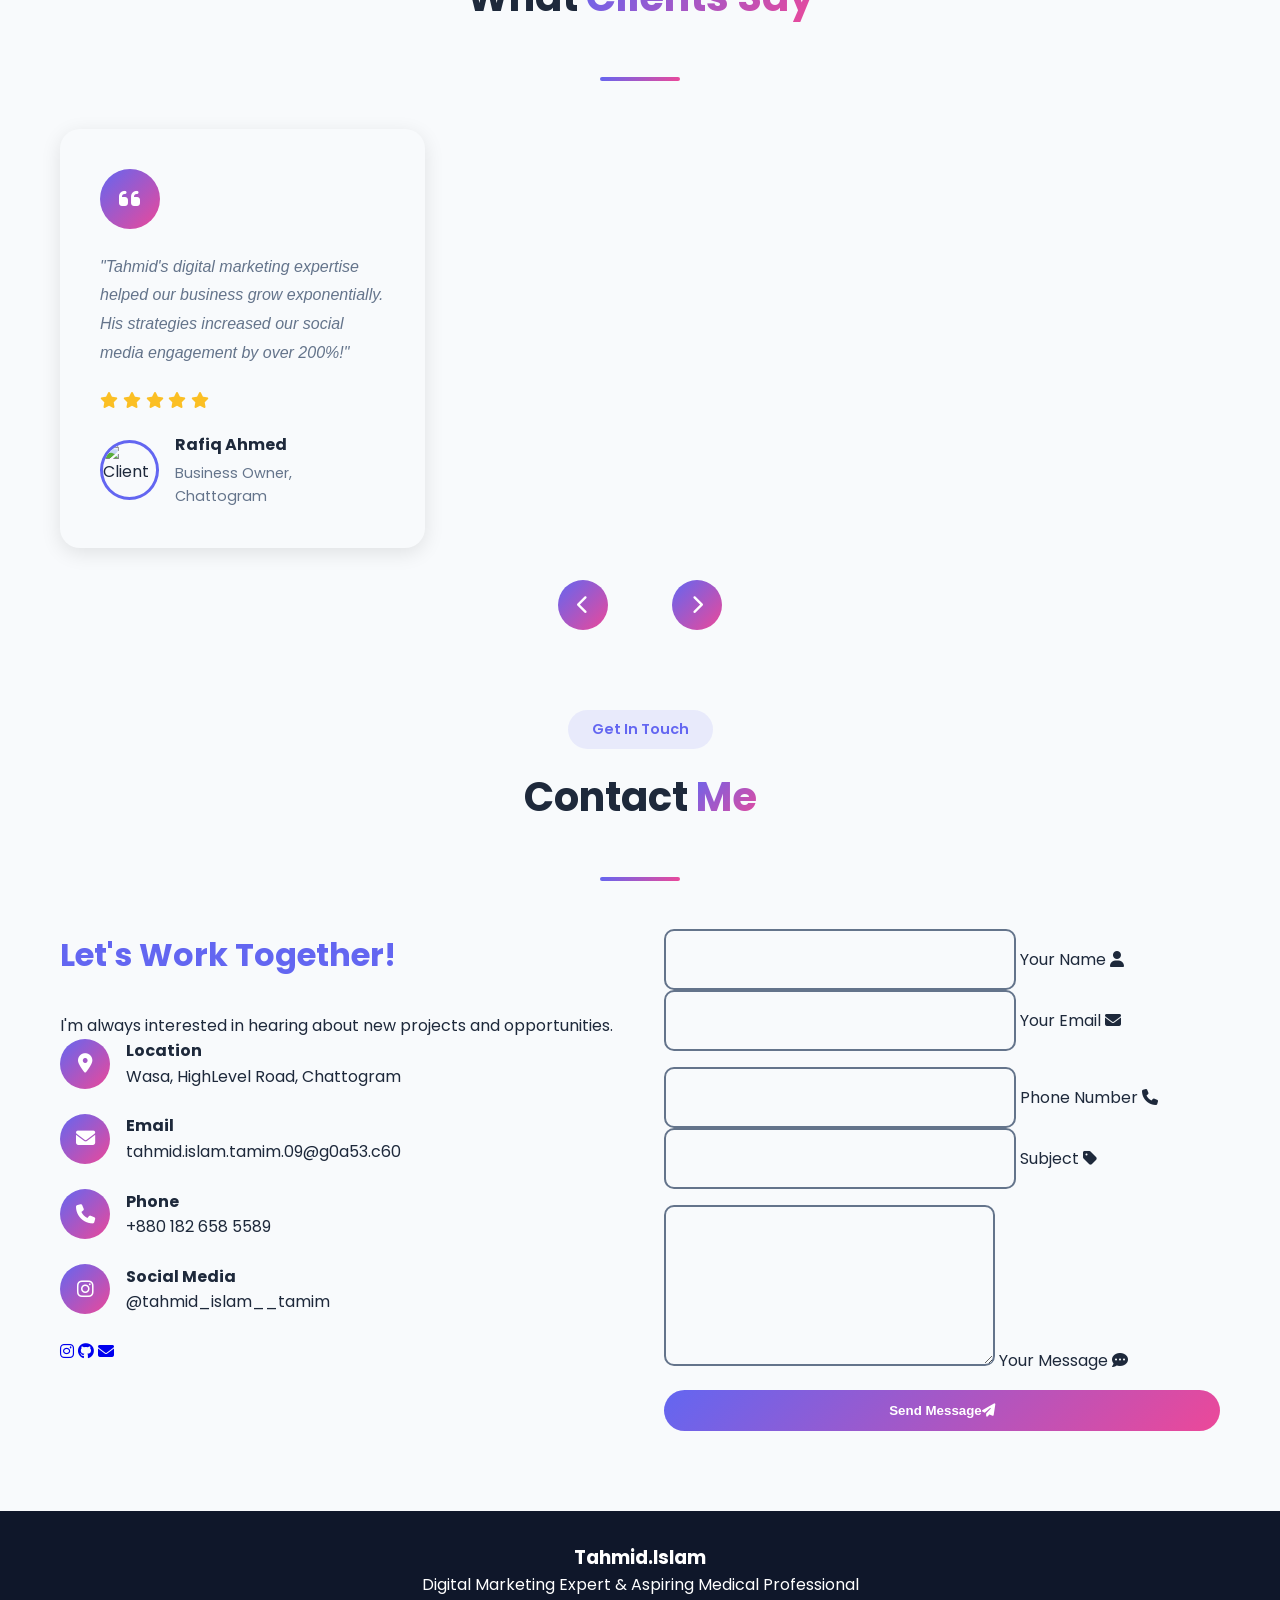
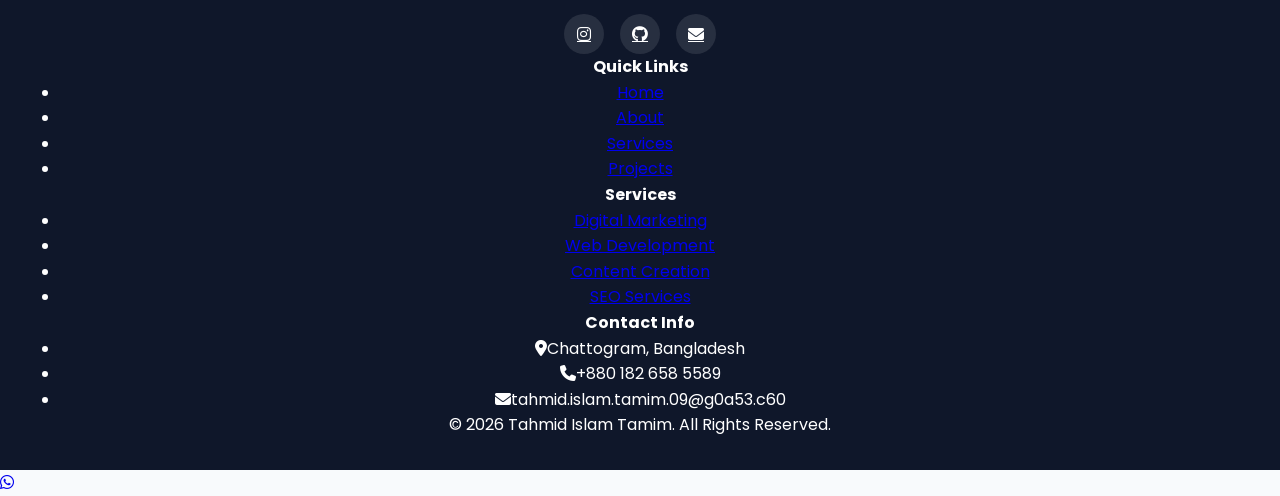
==== commit c578e553: "Update index.html" ====
--- a/index.html
+++ b/index.html
@@ -778,5 +778,9 @@
     <script src="https://cdnjs.cloudflare.com/ajax/libs/typed.js/2.0.12/typed.min.js"></script>
     <script src="https://unpkg.com/aos@2.3.1/dist/aos.js"></script>
     <script src="script.js"></script>
+<!-- WhatsApp Button -->
+<a href="https://wa.me/8801826585589" class="whatsapp-btn" target="_blank">
+    <i class="fab fa-whatsapp"></i>
+</a>
 </body>
 </html>
--- a/style.css
+++ b/style.css
@@ -1159,3 +1159,43 @@
         display: none;
     }
 }
+/* Preloader */
+.preloader {
+    position: fixed;
+    top: 0;
+    left: 0;
+    width: 100%;
+    height: 100%;
+    background: var(--light);
+    display: flex;
+    align-items: center;
+    justify-content: center;
+    z-index: 9999;
+    transition: opacity 0.5s ease;
+}
+
+.preloader.hidden {
+    opacity: 0;
+    visibility: hidden;
+}
+
+.loader {
+    display: flex;
+    gap: 10px;
+}
+
+.loader .circle {
+    width: 15px;
+    height: 15px;
+    border-radius: 50%;
+    background: linear-gradient(135deg, var(--primary), var(--secondary));
+    animation: bounce 1.4s infinite ease-in-out;
+}
+
+.loader .circle:nth-child(1) { animation-delay: -0.32s; }
+.loader .circle:nth-child(2) { animation-delay: -0.16s; }
+
+@keyframes bounce {
+    0%, 80%, 100% { transform: scale(0); }
+    40% { transform: scale(1); }
+}
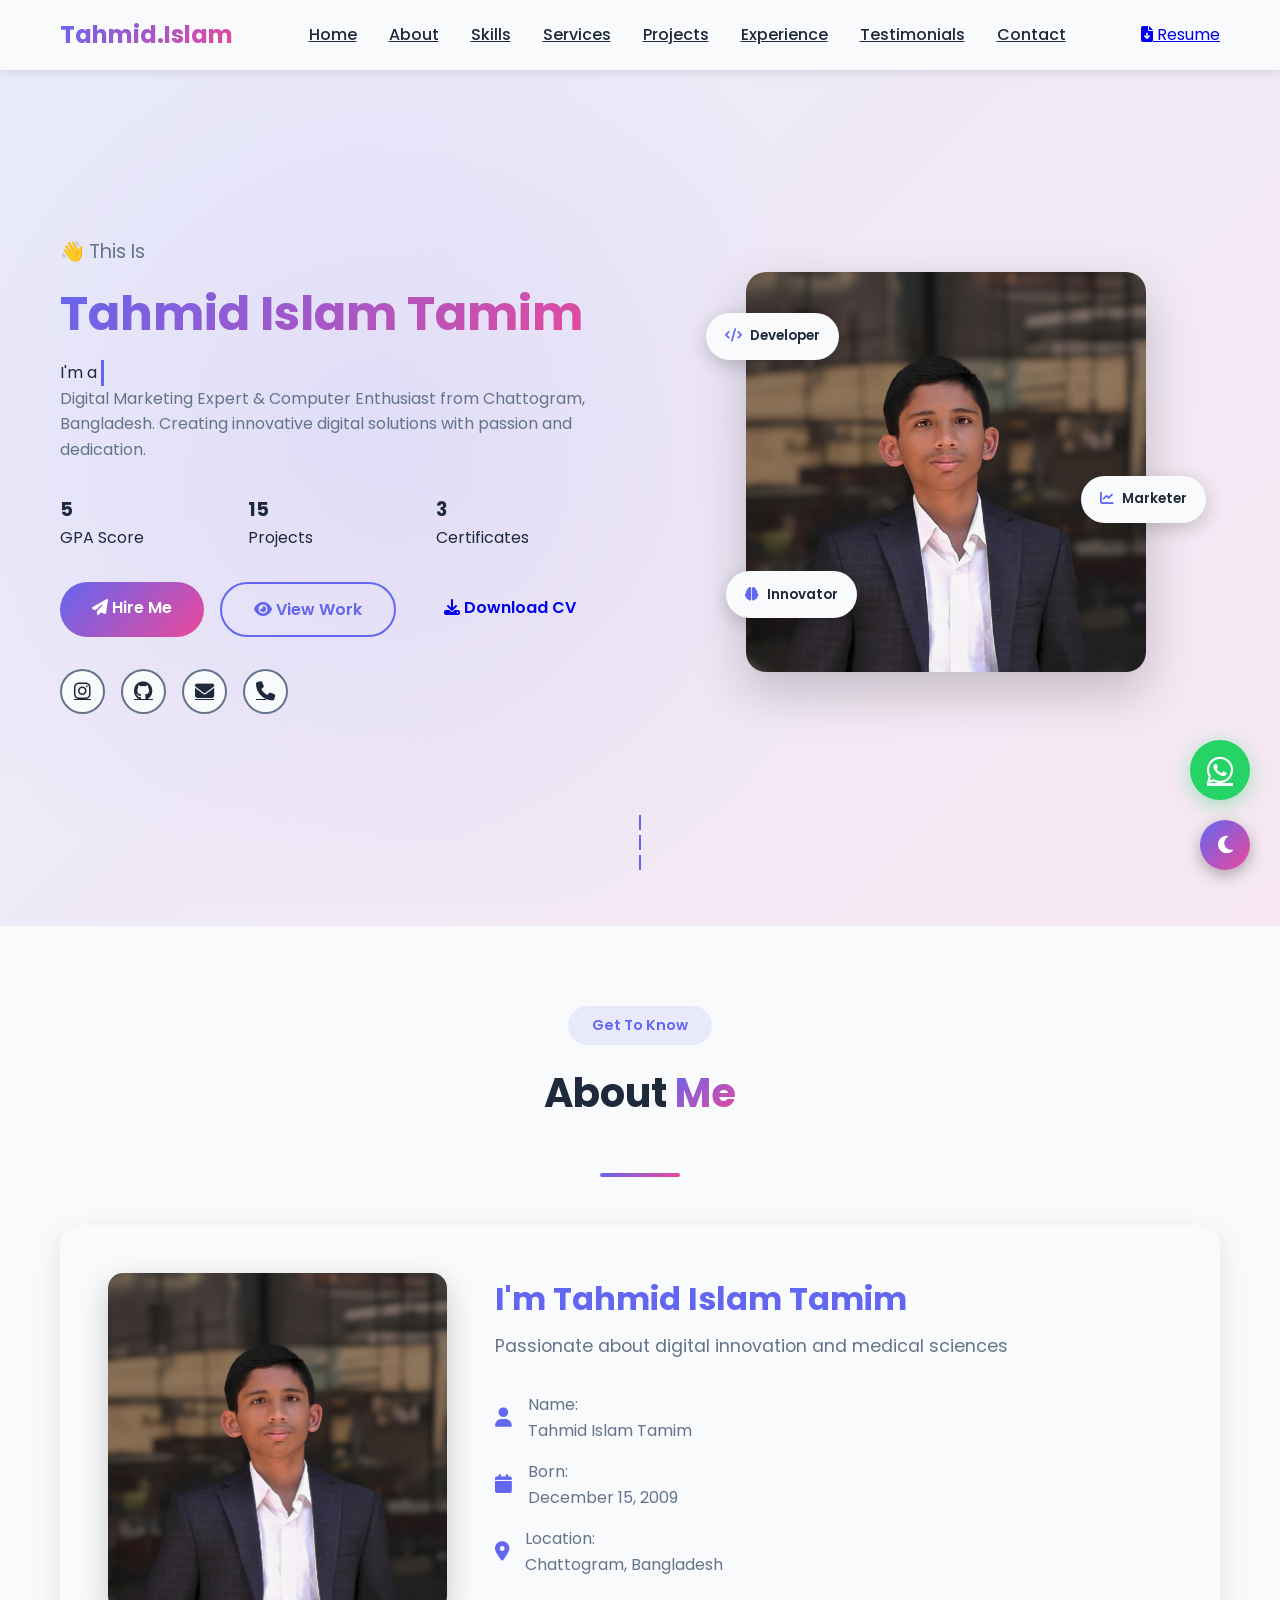
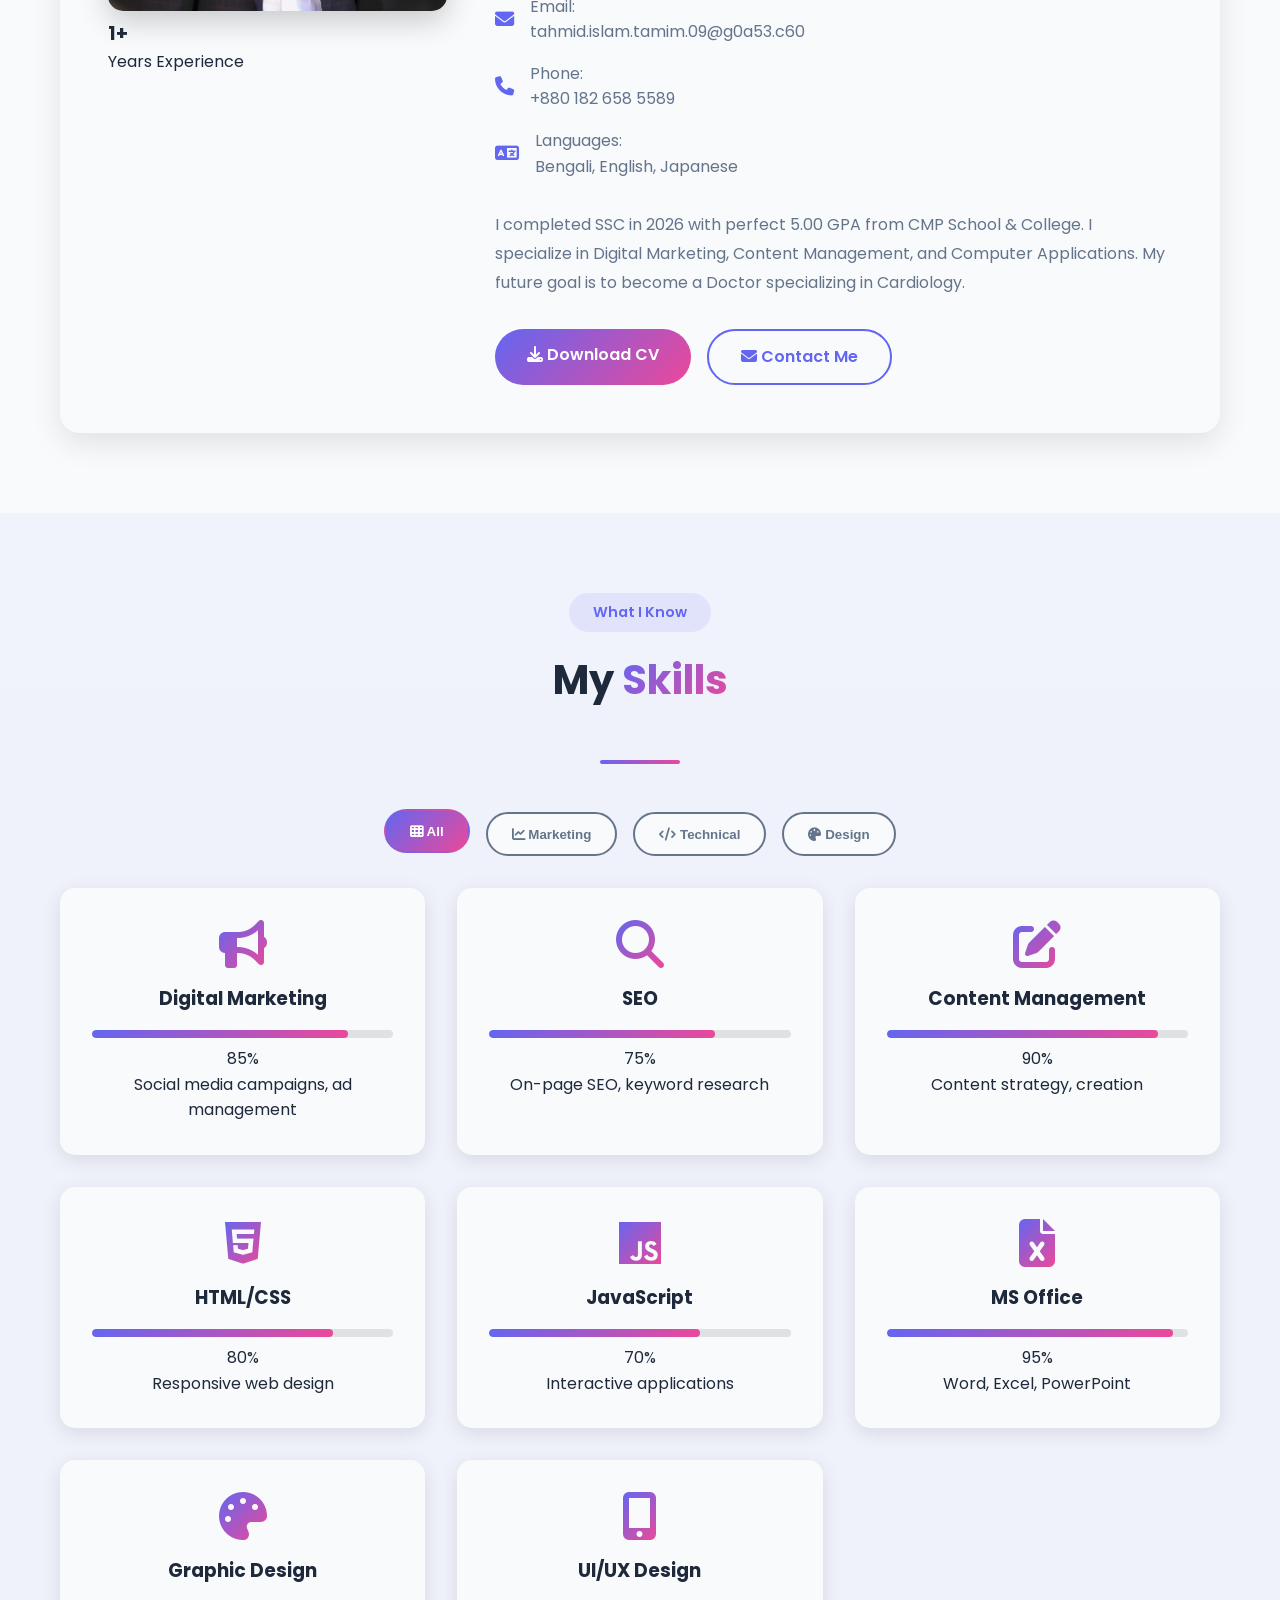
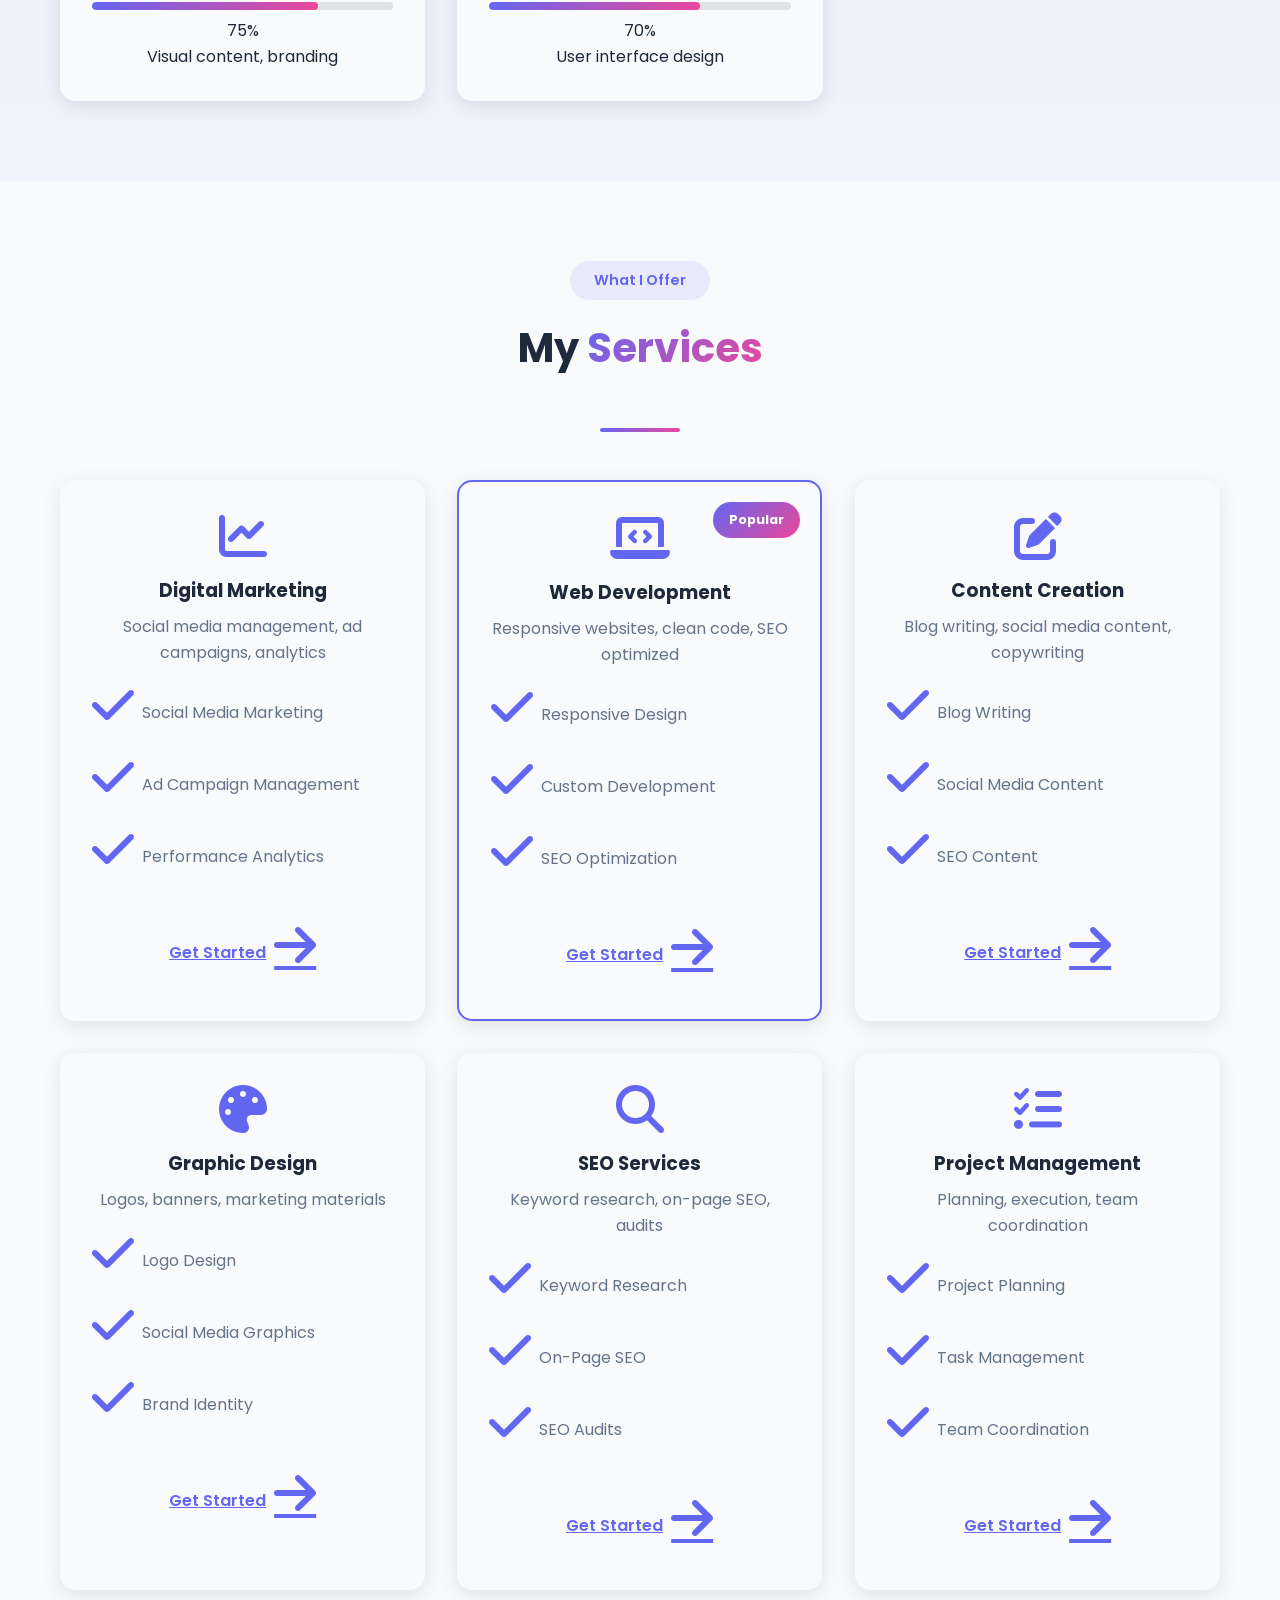
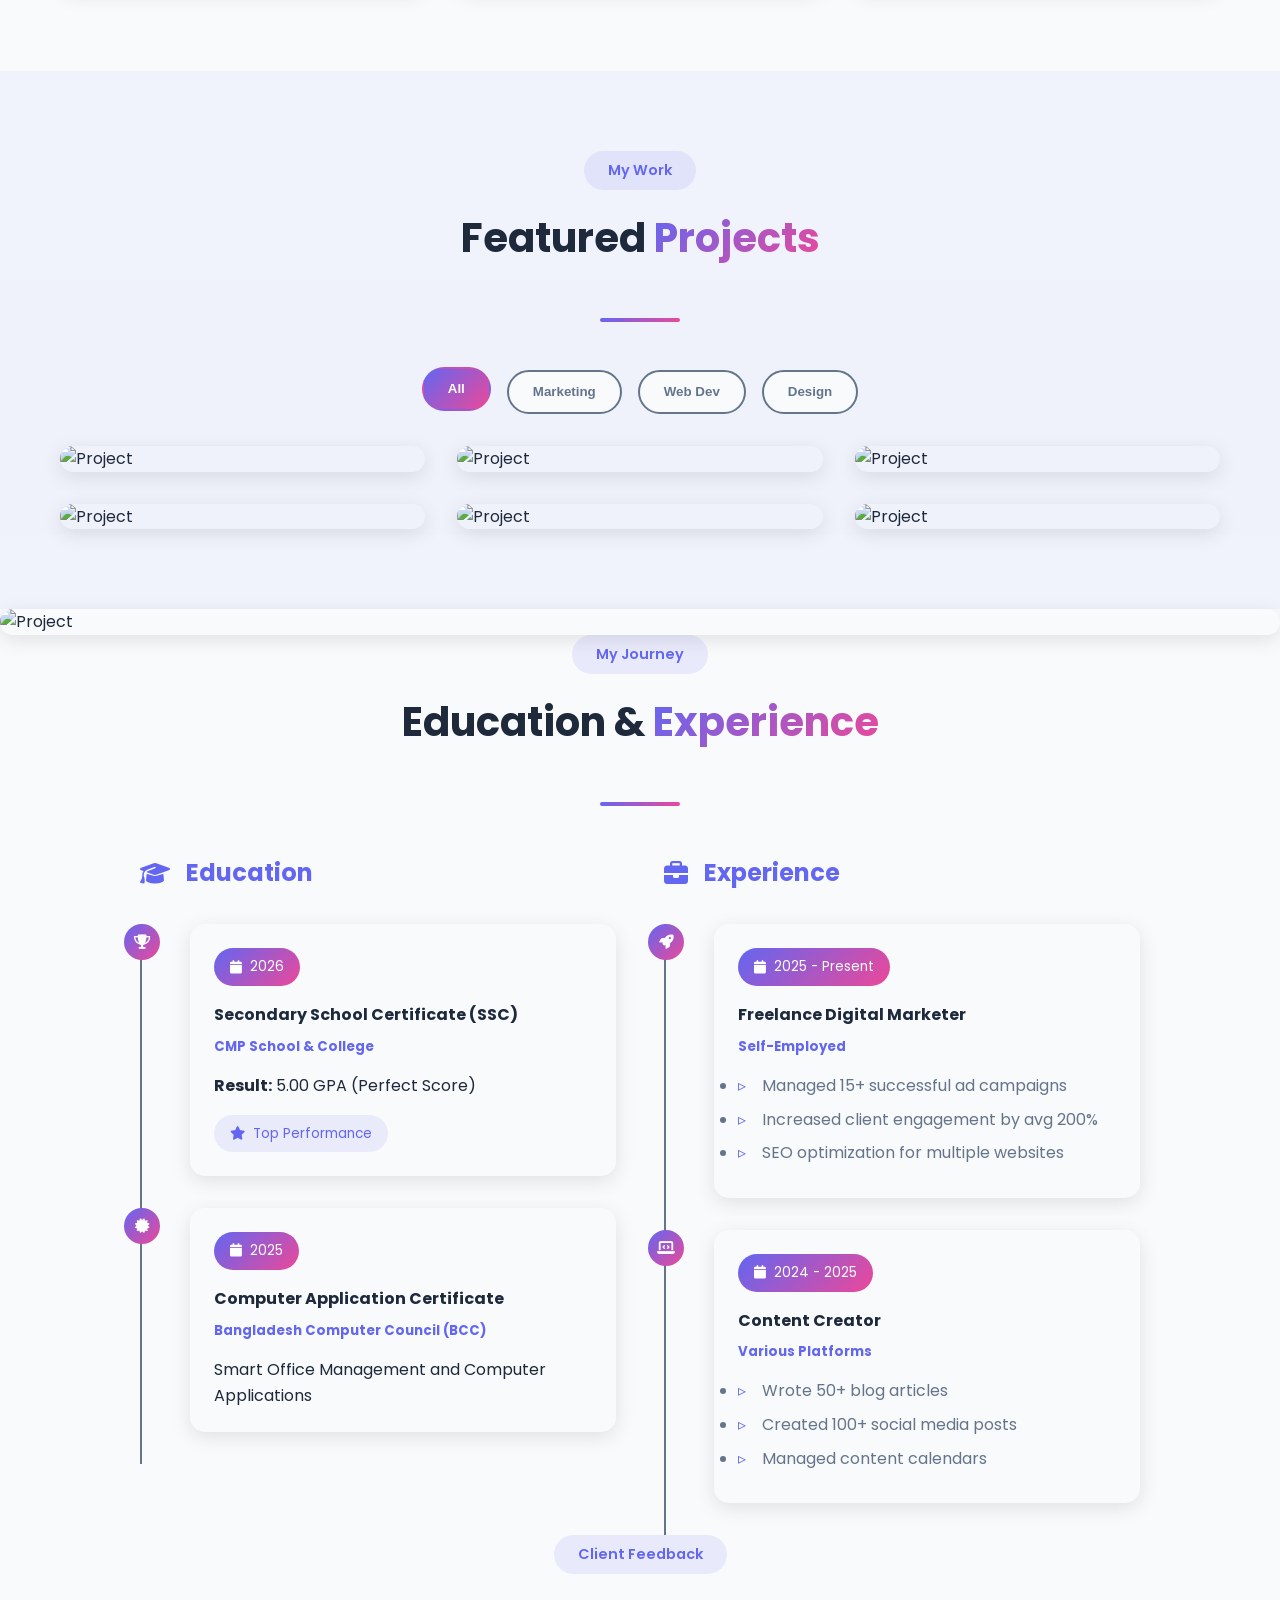
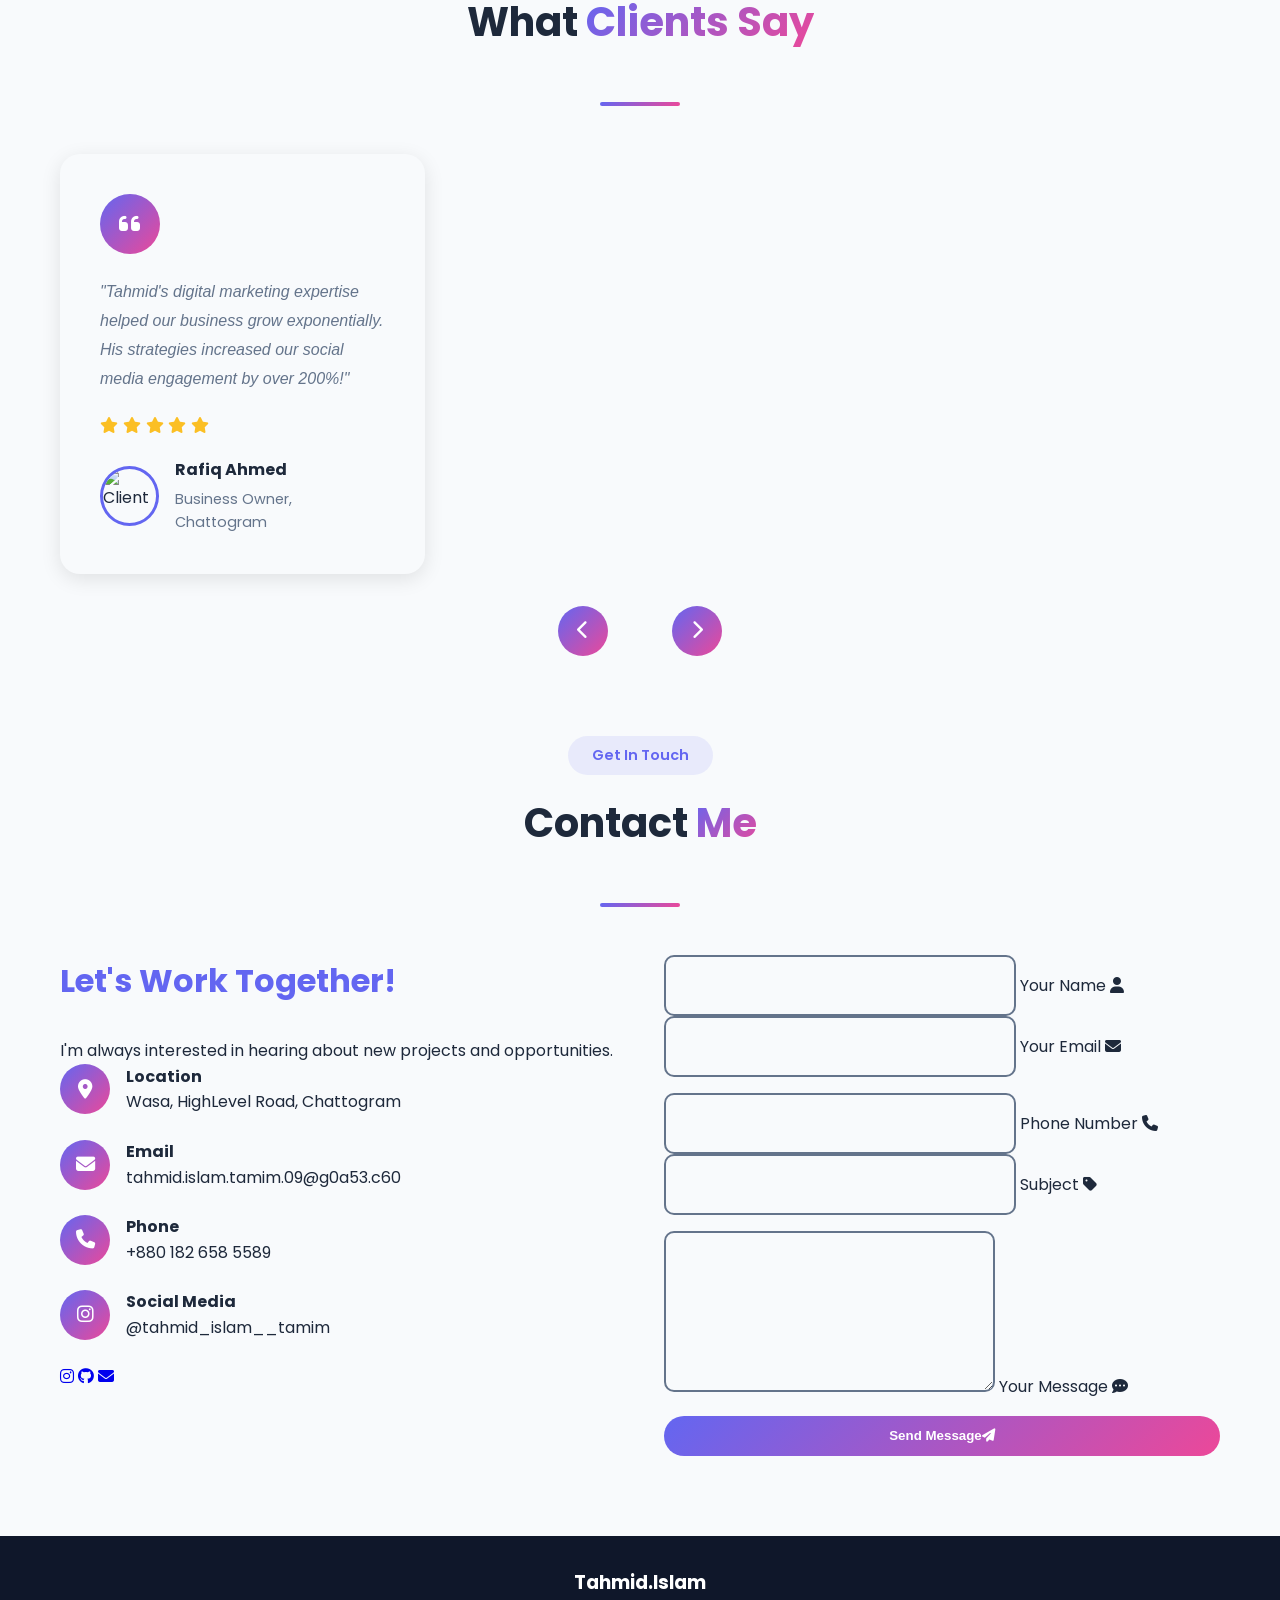
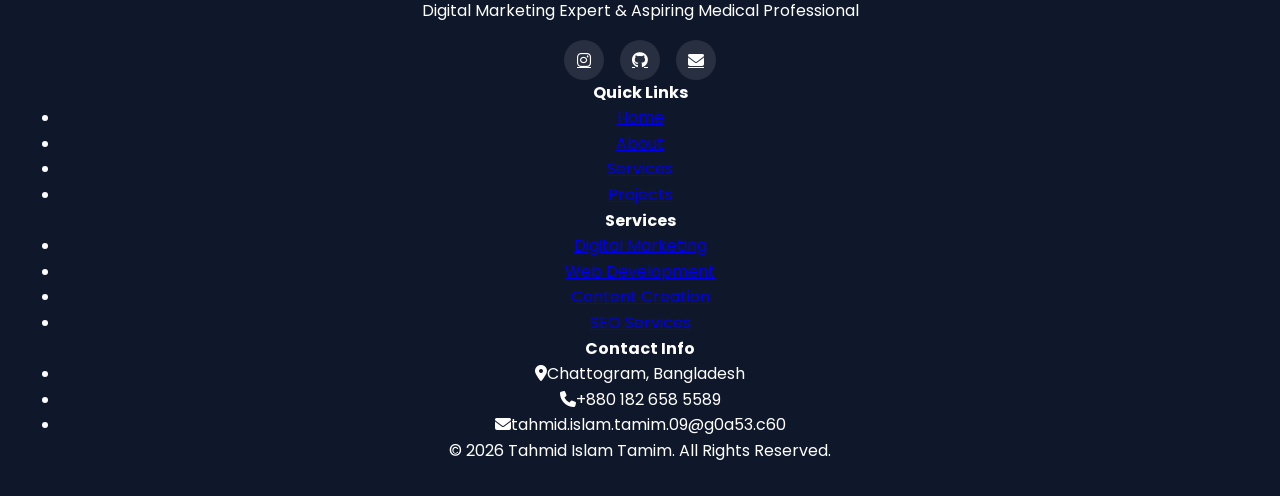
==== commit 7f4db703: "Update index.html" ====
--- a/index.html
+++ b/index.html
@@ -521,7 +521,24 @@
             </div>
         </div>
     </section>
-
+<div class="project-item" data-category="marketing" data-aos="fade-up">
+    <div class="project-image">
+        <img src="https://images.unsplash.com/photo-1460925895917-afdab827c52f?w=600" alt="Project">
+        <div class="project-overlay">
+            <div class="project-info">
+                <h3>Facebook Ad Campaign</h3>
+                <p>Managed $500+ ad budget with 3.5x ROI for local business</p>
+                <div class="project-tags">
+                    <span>Facebook Ads</span>
+                    <span>ROI: 350%</span>
+                </div>
+                <div class="project-links">
+                    <a href="#" class="project-link"><i class="fas fa-external-link-alt"></i></a>
+                </div>
+            </div>
+        </div>
+    </div>
+</div>
     <!-- Experience Section -->
     <section id="experience" class="experience">
         <div class="container">
--- a/style.css
+++ b/style.css
@@ -1199,3 +1199,36 @@
     0%, 80%, 100% { transform: scale(0); }
     40% { transform: scale(1); }
 }
+/* WhatsApp Button */
+.whatsapp-btn {
+    position: fixed;
+    bottom: 100px;
+    right: 30px;
+    width: 60px;
+    height: 60px;
+    background: #25d366;
+    border-radius: 50%;
+    display: flex;
+    align-items: center;
+    justify-content: center;
+    color: white;
+    font-size: 30px;
+    z-index: 998;
+    box-shadow: 0 5px 20px rgba(37, 211, 102, 0.4);
+    transition: all 0.3s ease;
+}
+
+.whatsapp-btn:hover {
+    transform: scale(1.1);
+    box-shadow: 0 10px 30px rgba(37, 211, 102, 0.6);
+}
+
+@media (max-width: 768px) {
+    .whatsapp-btn {
+        bottom: 90px;
+        right: 20px;
+        width: 50px;
+        height: 50px;
+        font-size: 25px;
+    }
+}
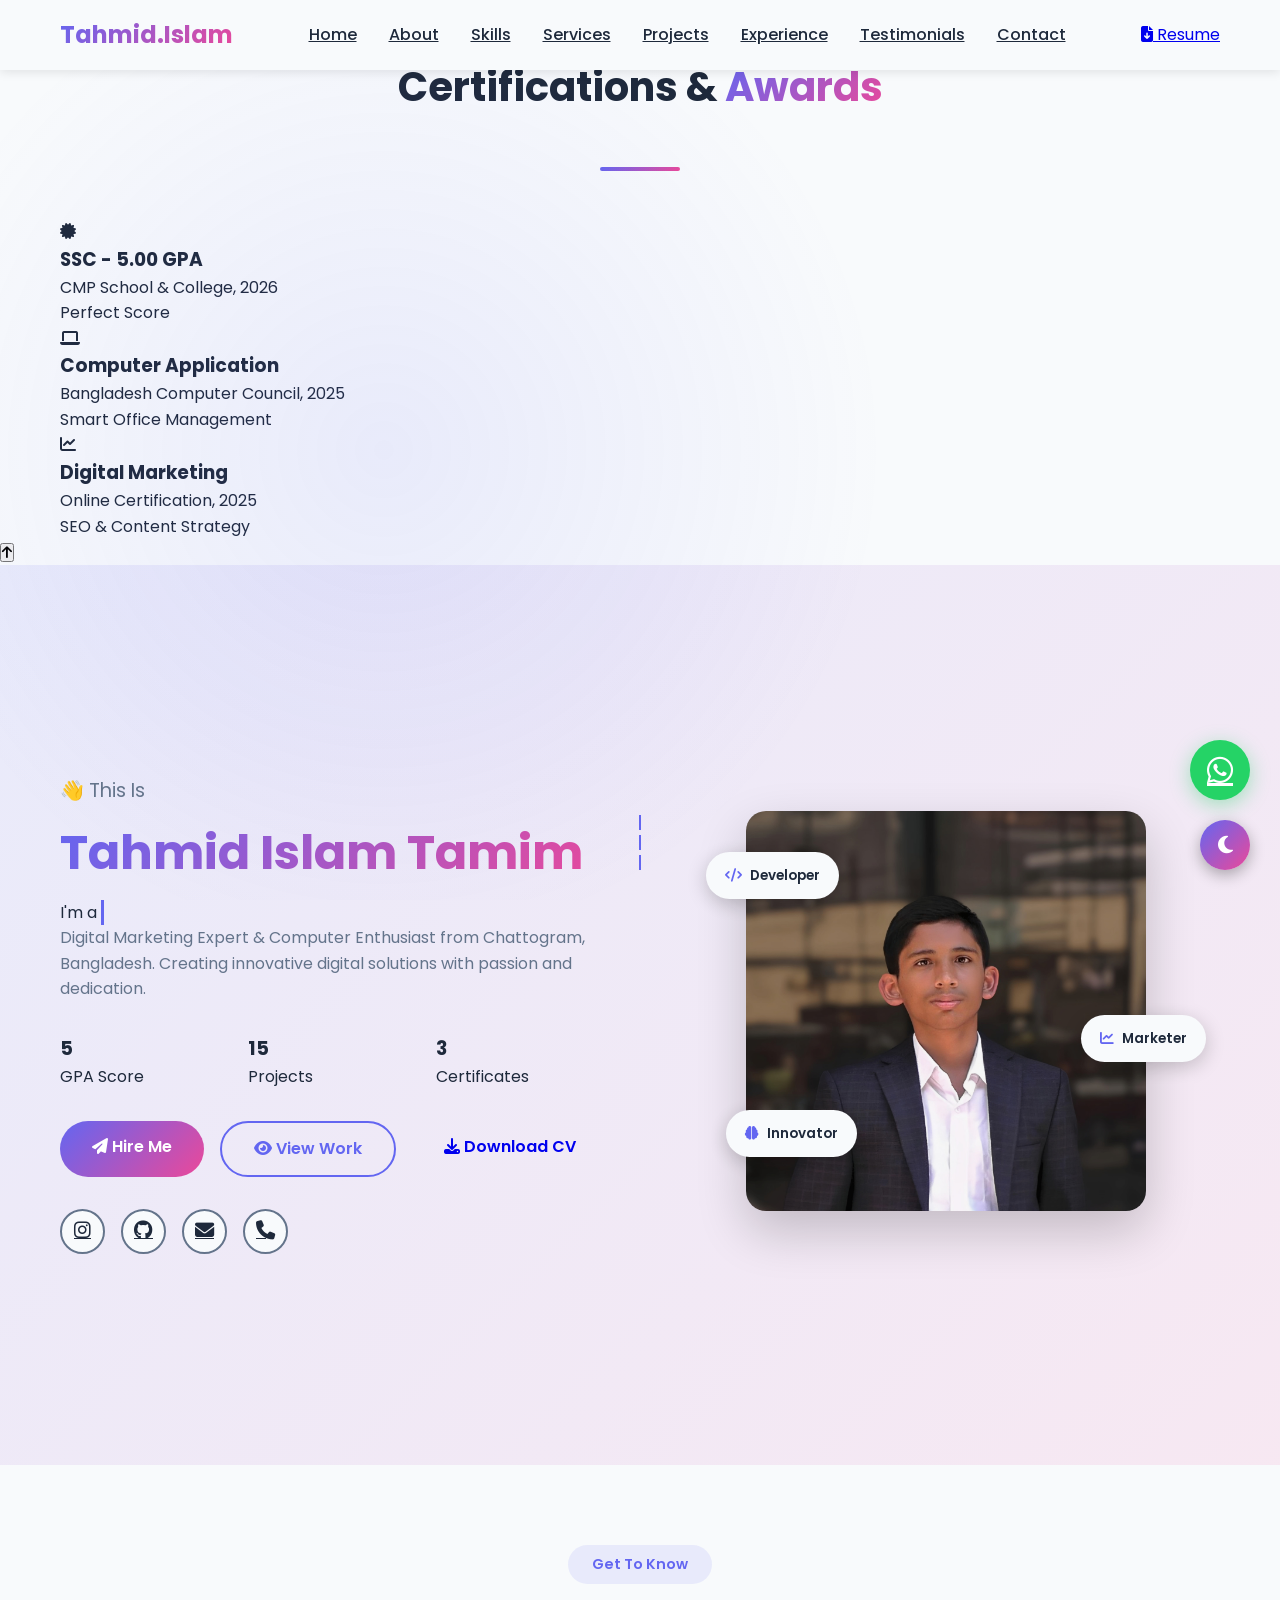
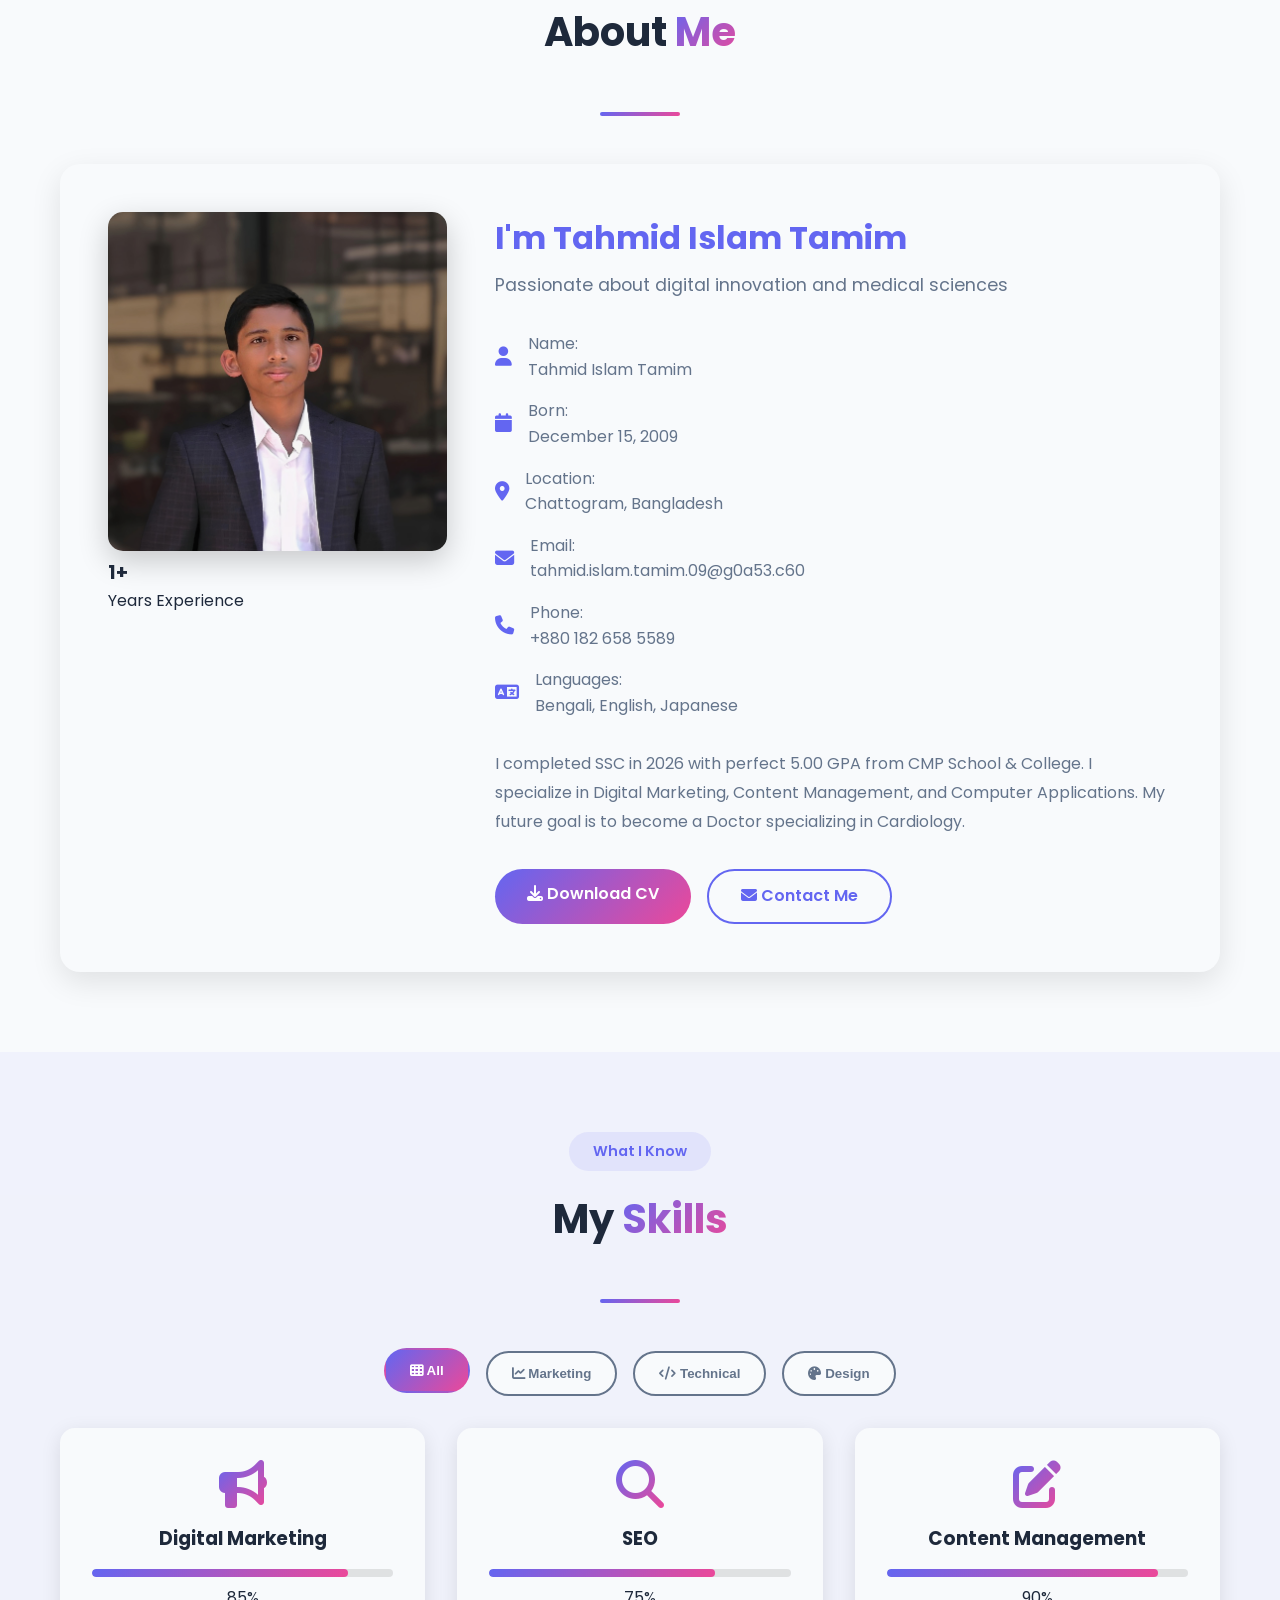
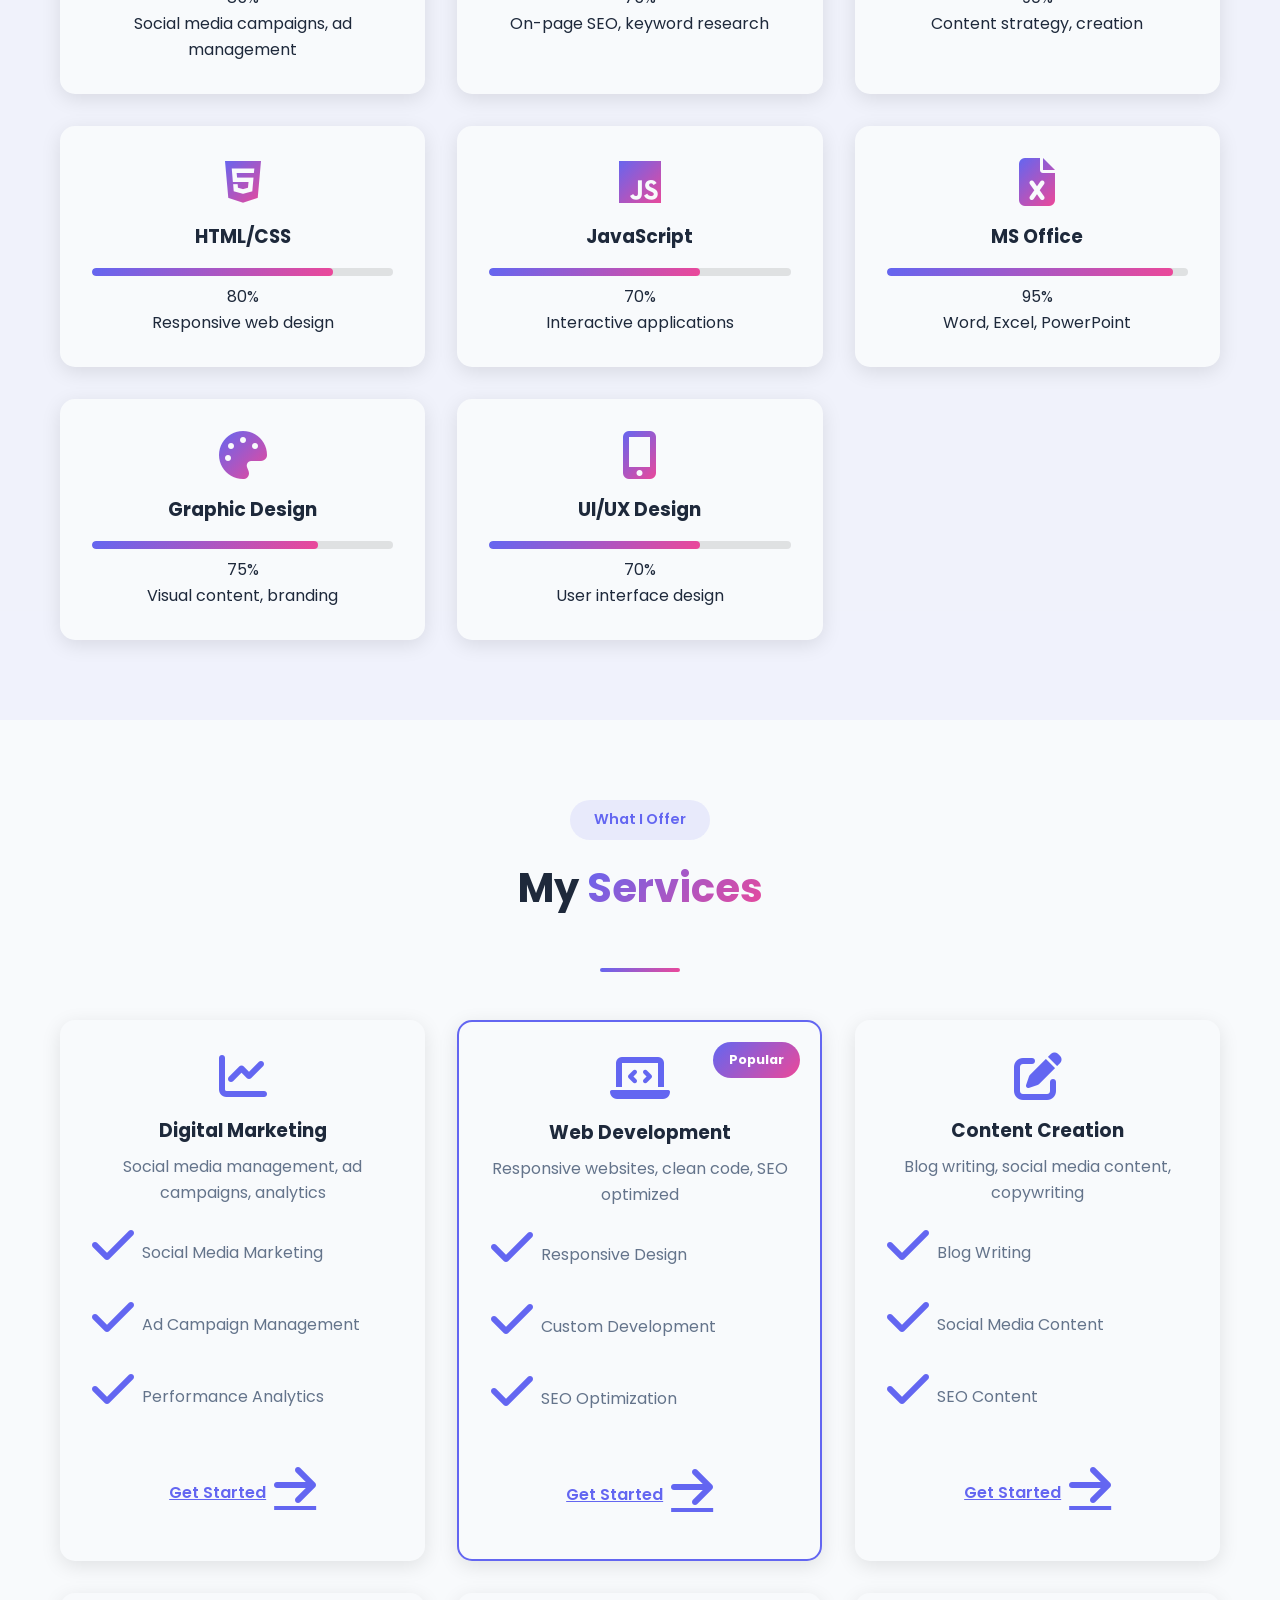
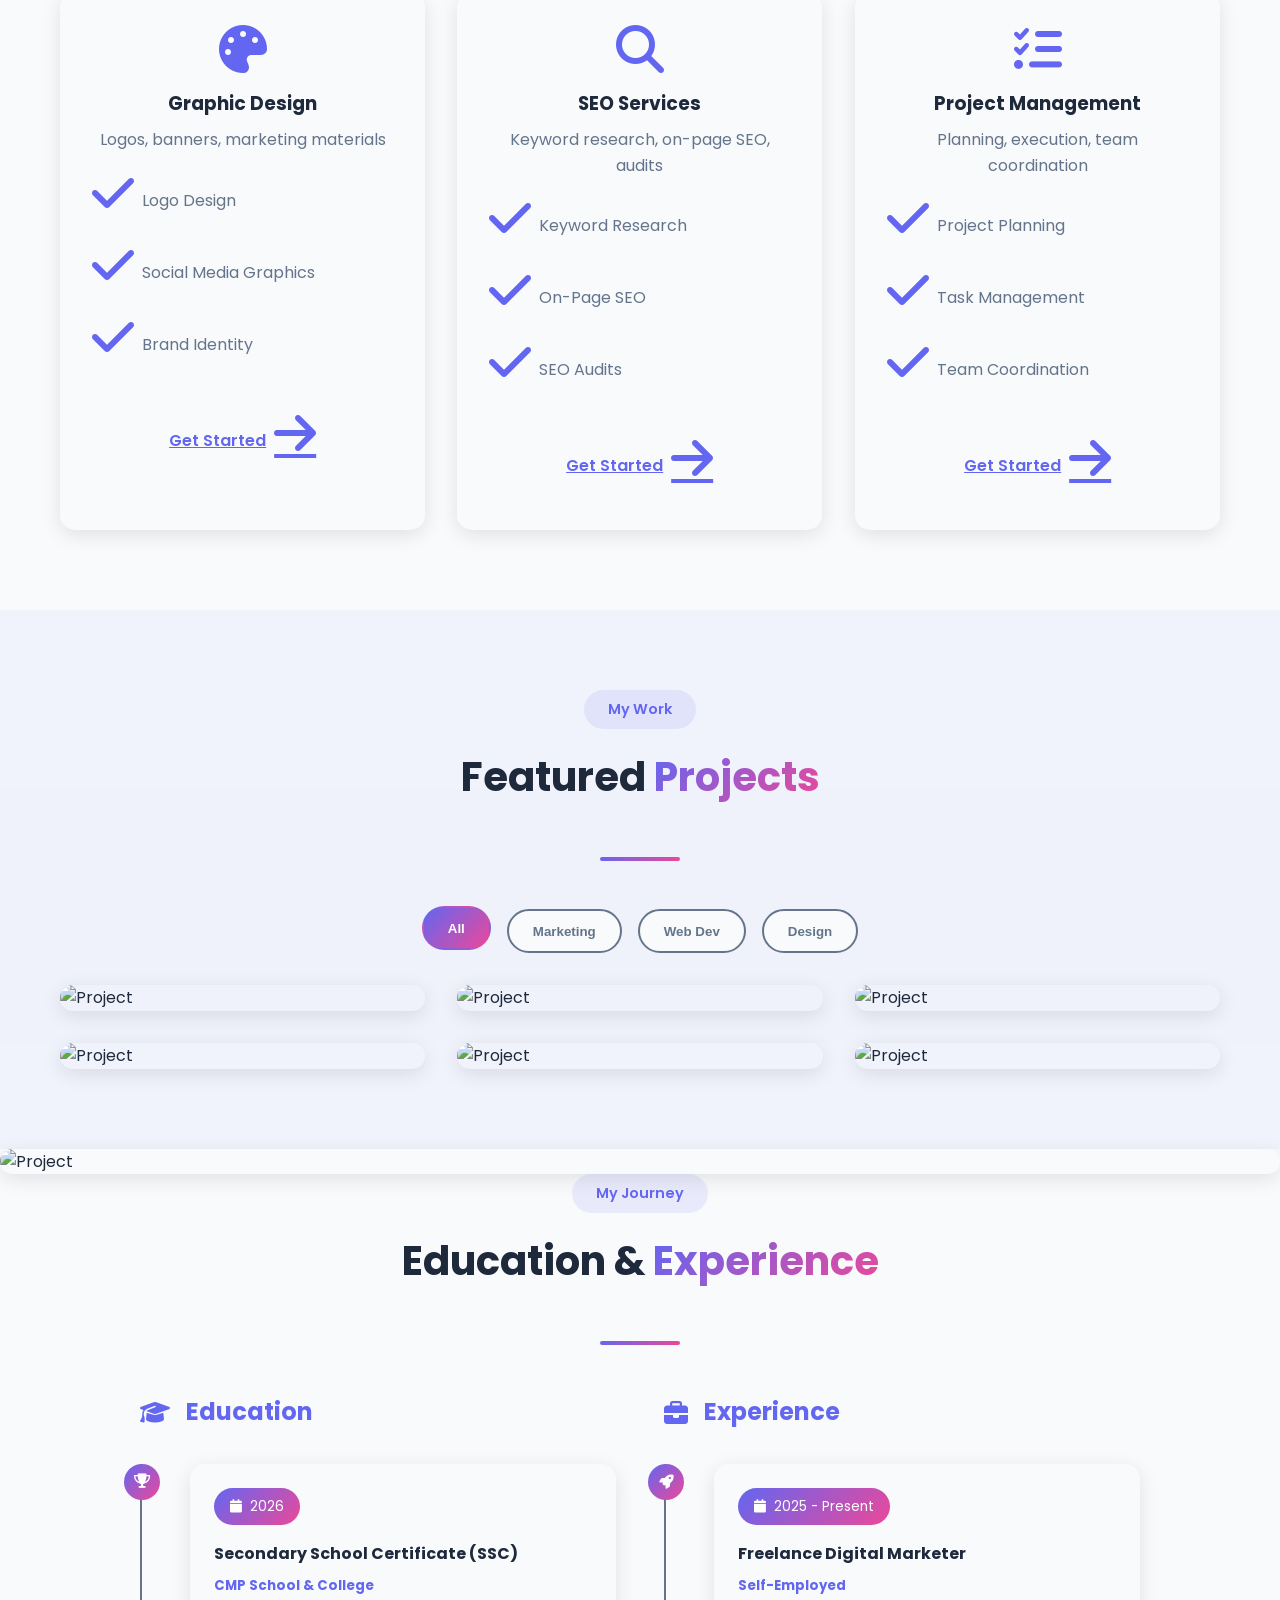
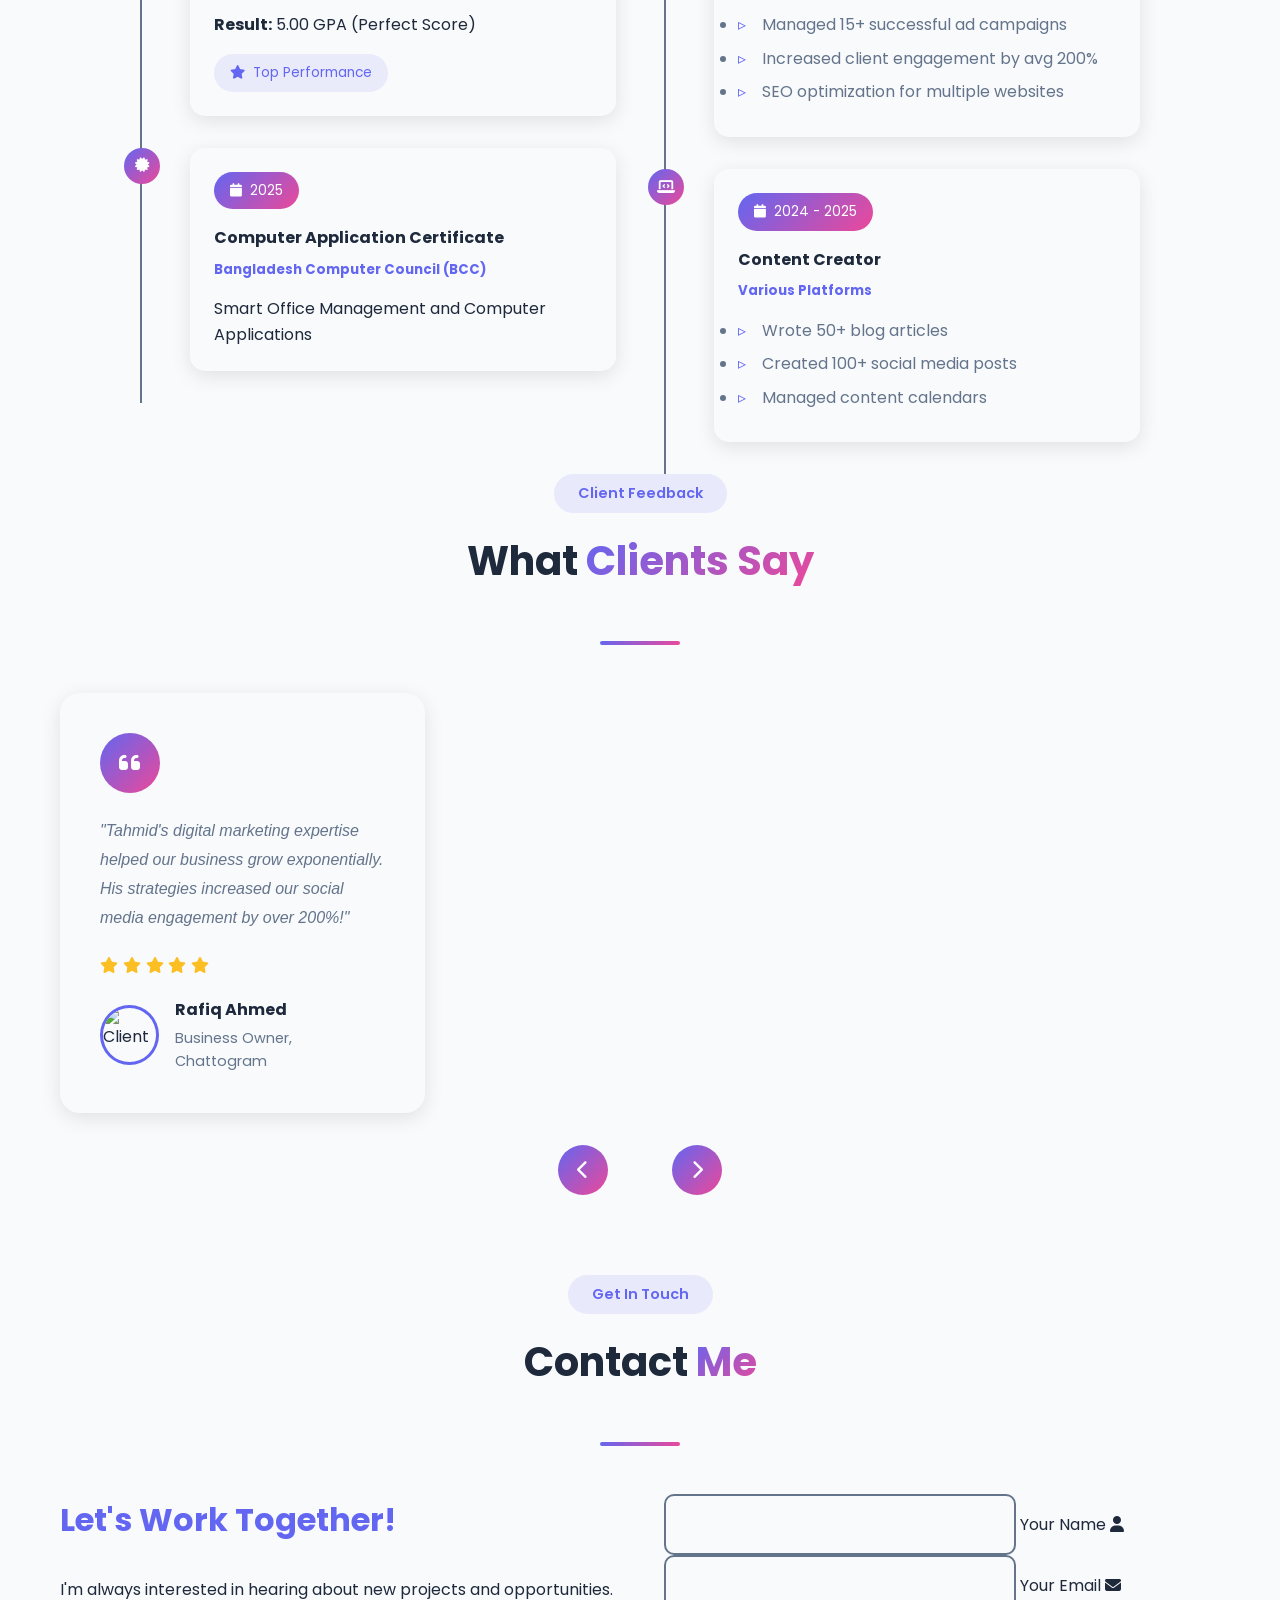
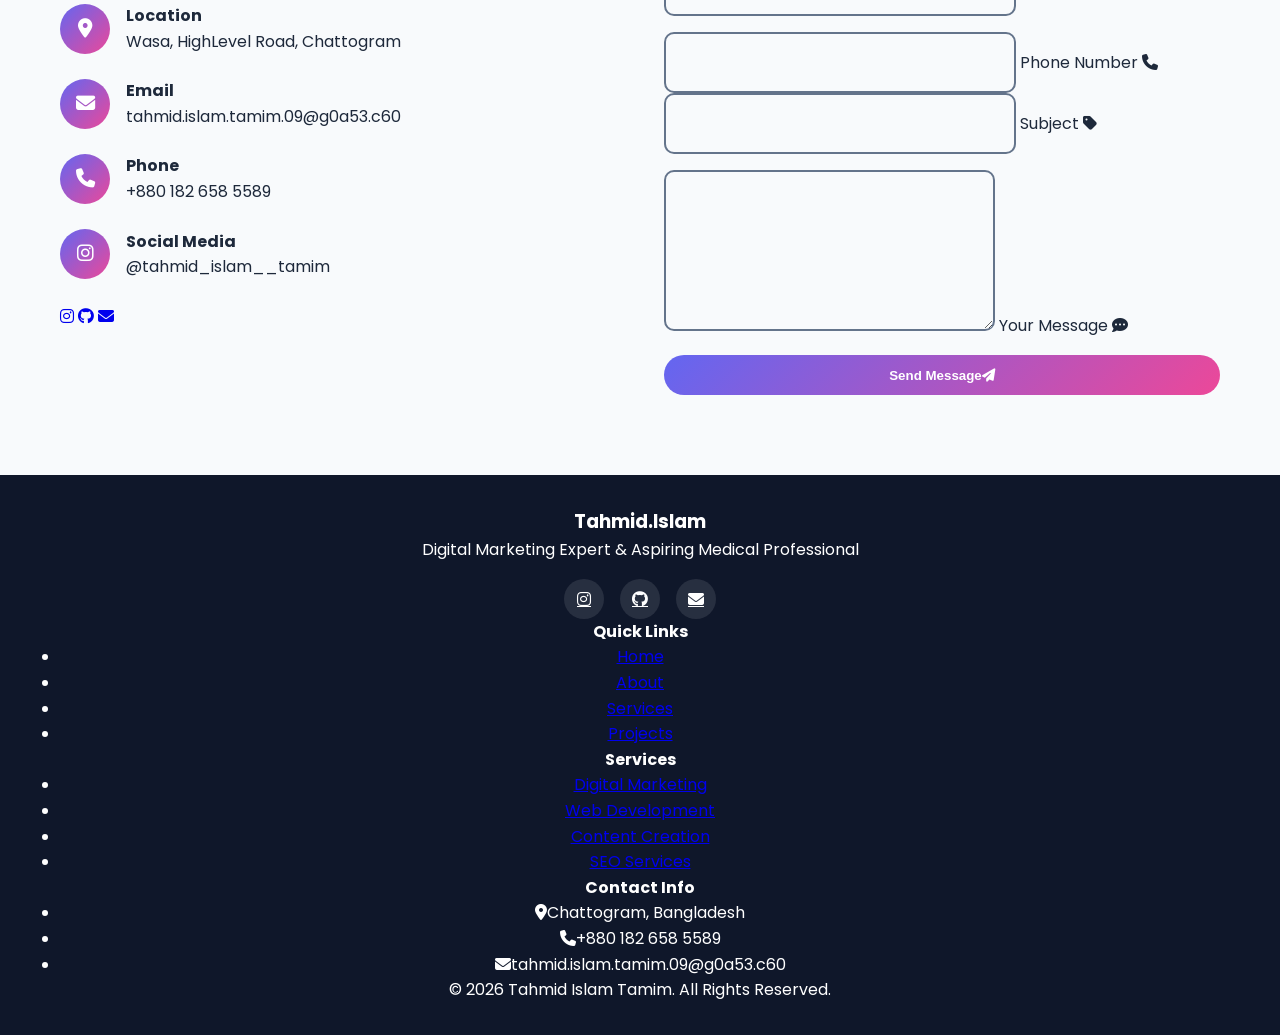
==== commit 5a0bbb01: "Update index.html" ====
--- a/index.html
+++ b/index.html
@@ -16,6 +16,36 @@
 <meta name="author" content="Tahmid Islam Tamim">
 <meta name="robots" content="index, follow">
 
+<!-- Certifications Section -->
+<section id="certifications" class="certifications">
+    <div class="container">
+        <div class="section-header" data-aos="fade-up">
+            <span class="section-subtitle">My Achievements</span>
+            <h2 class="section-title">Certifications & <span>Awards</span></h2>
+            <div class="title-underline"></div>
+        </div>
+        <div class="cert-grid">
+            <div class="cert-card" data-aos="fade-up">
+                <i class="fas fa-certificate"></i>
+                <h3>SSC - 5.00 GPA</h3>
+                <p>CMP School & College, 2026</p>
+                <span>Perfect Score</span>
+            </div>
+            <div class="cert-card" data-aos="fade-up">
+                <i class="fas fa-laptop"></i>
+                <h3>Computer Application</h3>
+                <p>Bangladesh Computer Council, 2025</p>
+                <span>Smart Office Management</span>
+            </div>
+            <div class="cert-card" data-aos="fade-up">
+                <i class="fas fa-chart-line"></i>
+                <h3>Digital Marketing</h3>
+                <p>Online Certification, 2025</p>
+                <span>SEO & Content Strategy</span>
+            </div>
+        </div>
+    </div>
+</section>
 <!-- Open Graph (For Social Media Sharing) -->
 <meta property="og:title" content="Tahmid Islam Tamim | Portfolio">
 <meta property="og:description" content="Digital Marketing Expert & Web Developer from Bangladesh">
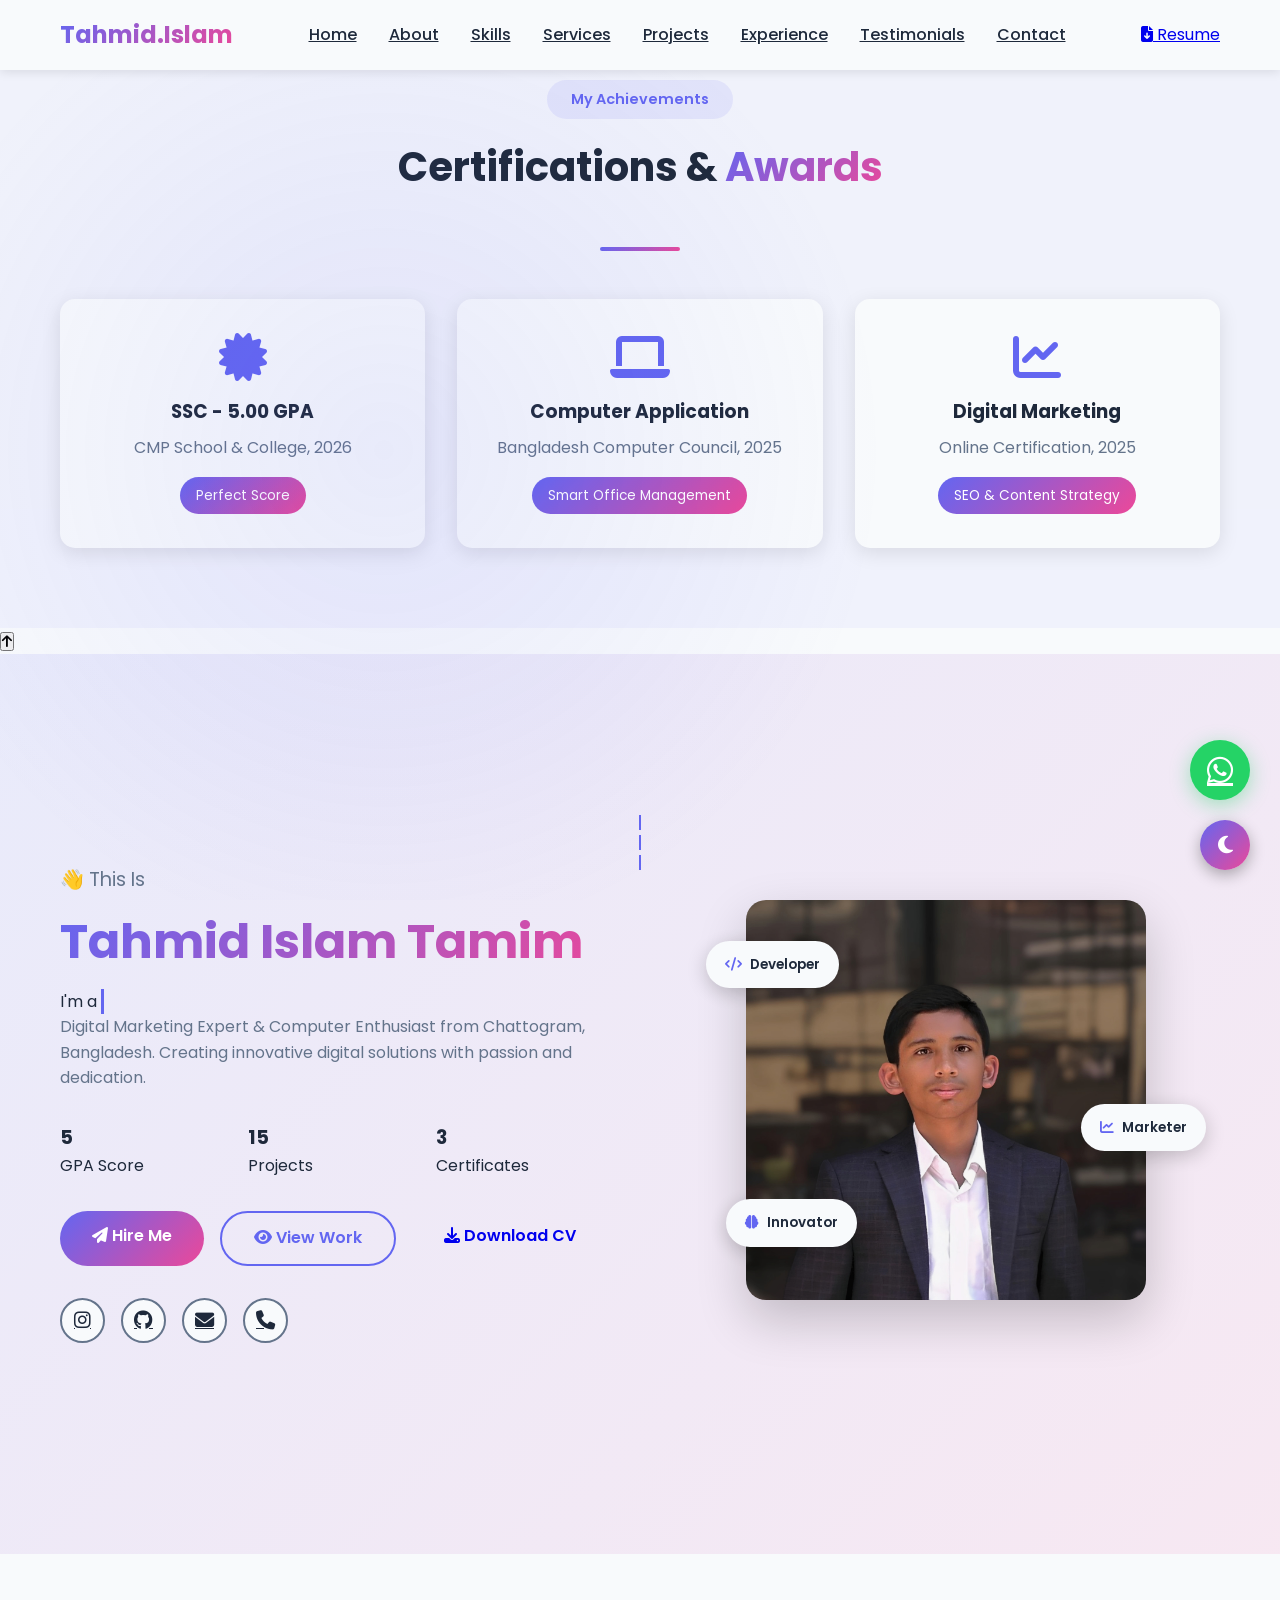
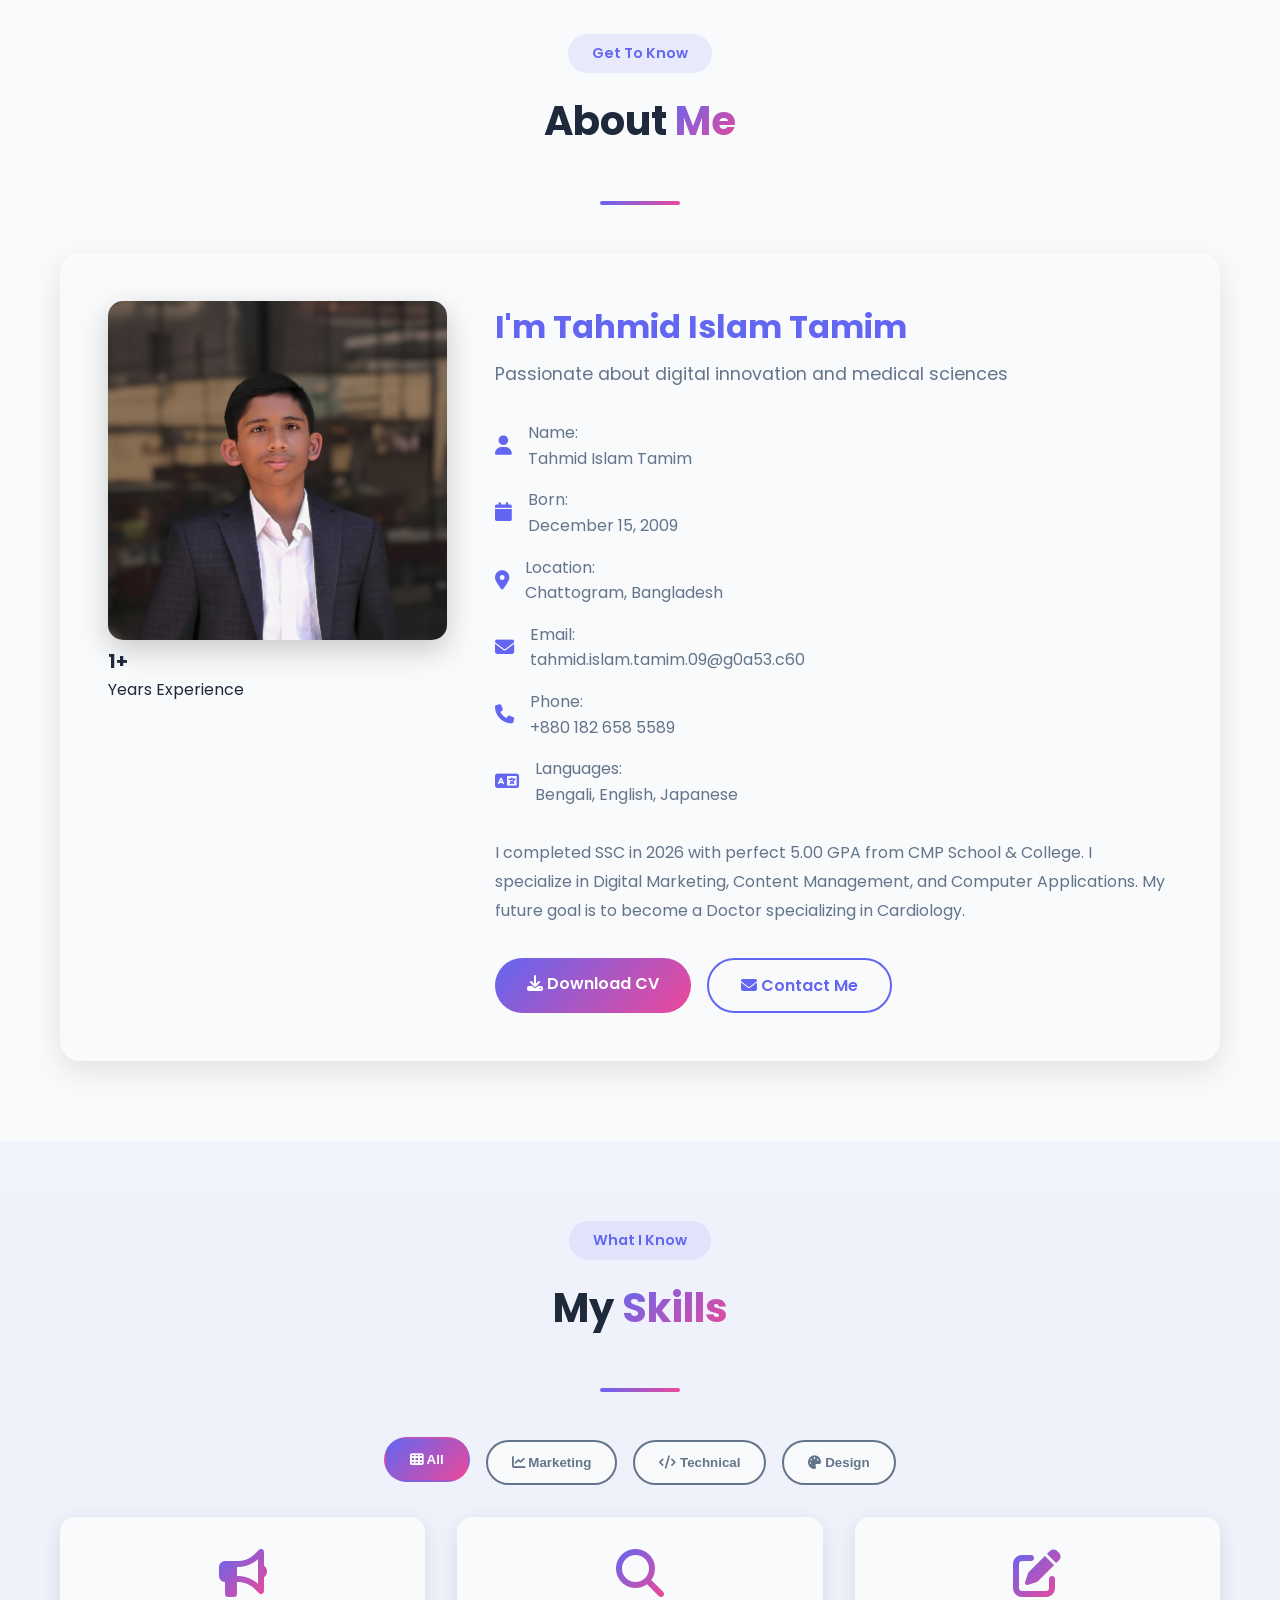
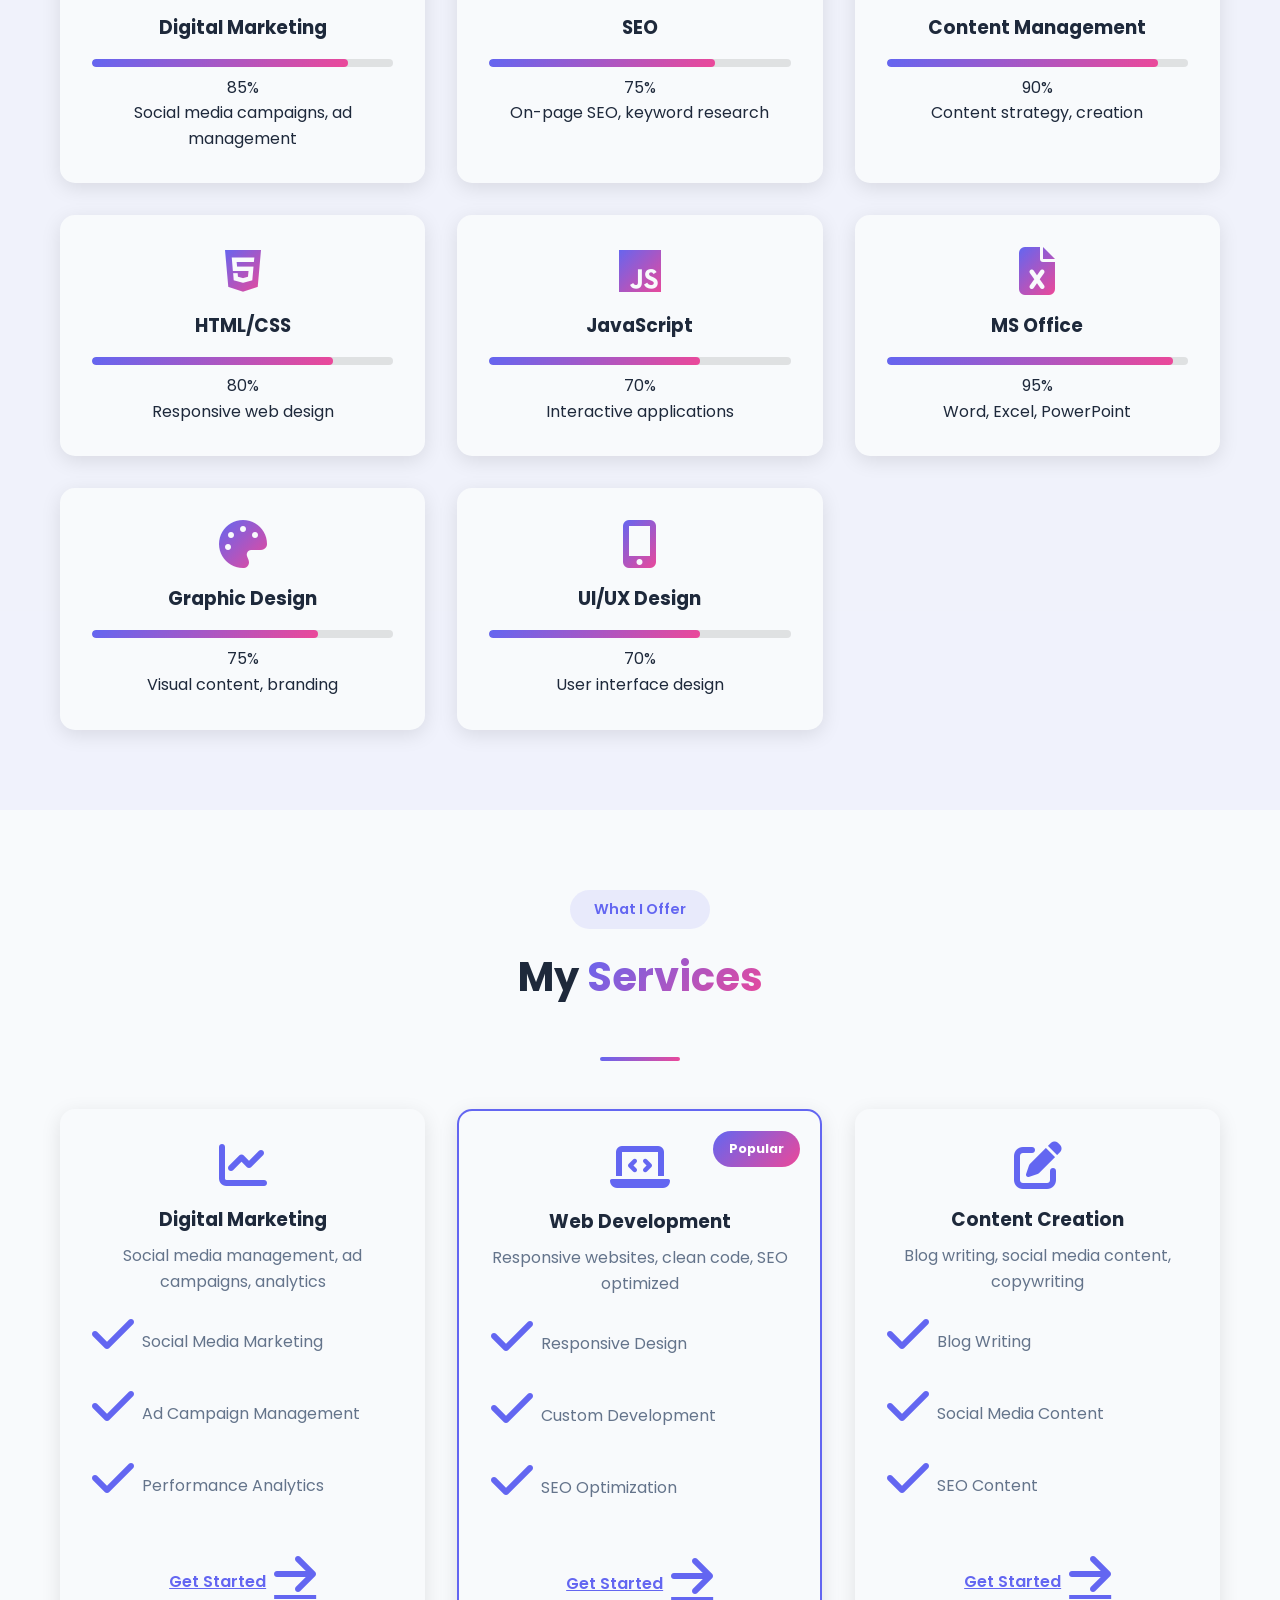
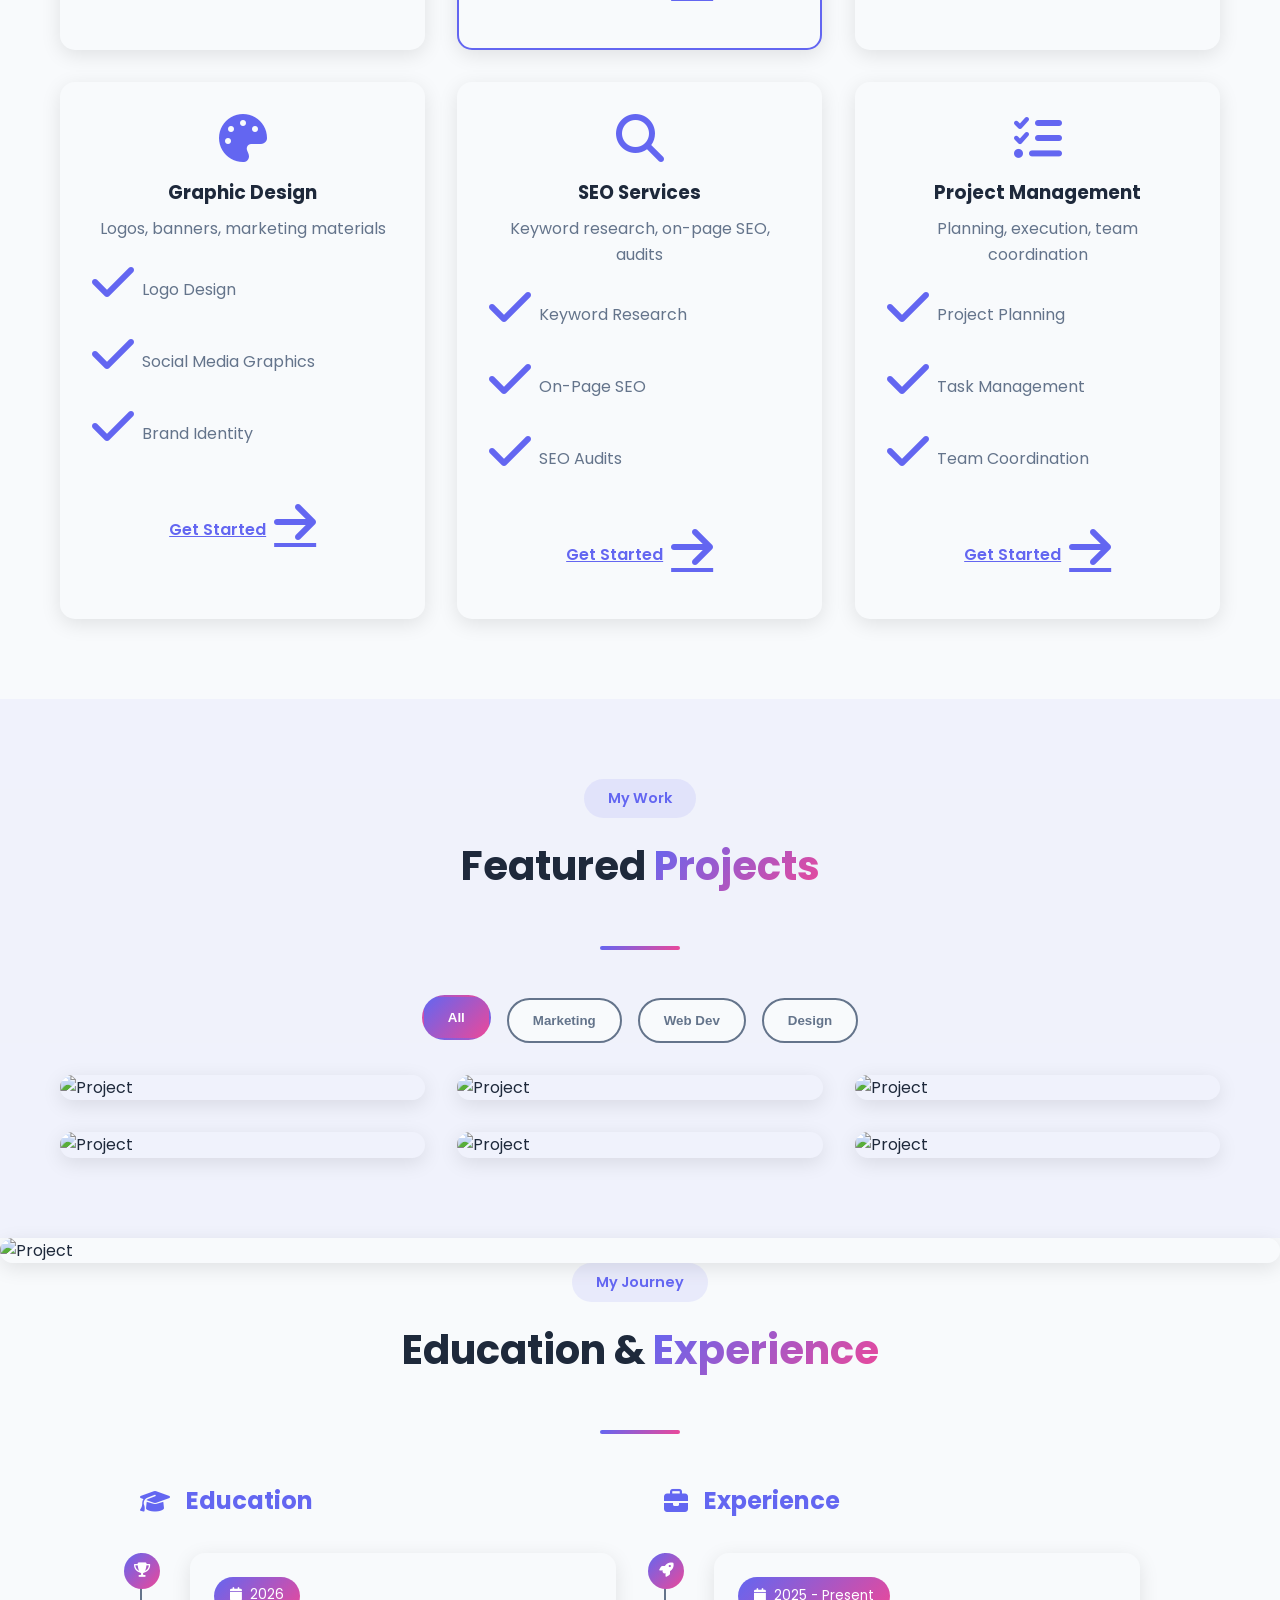
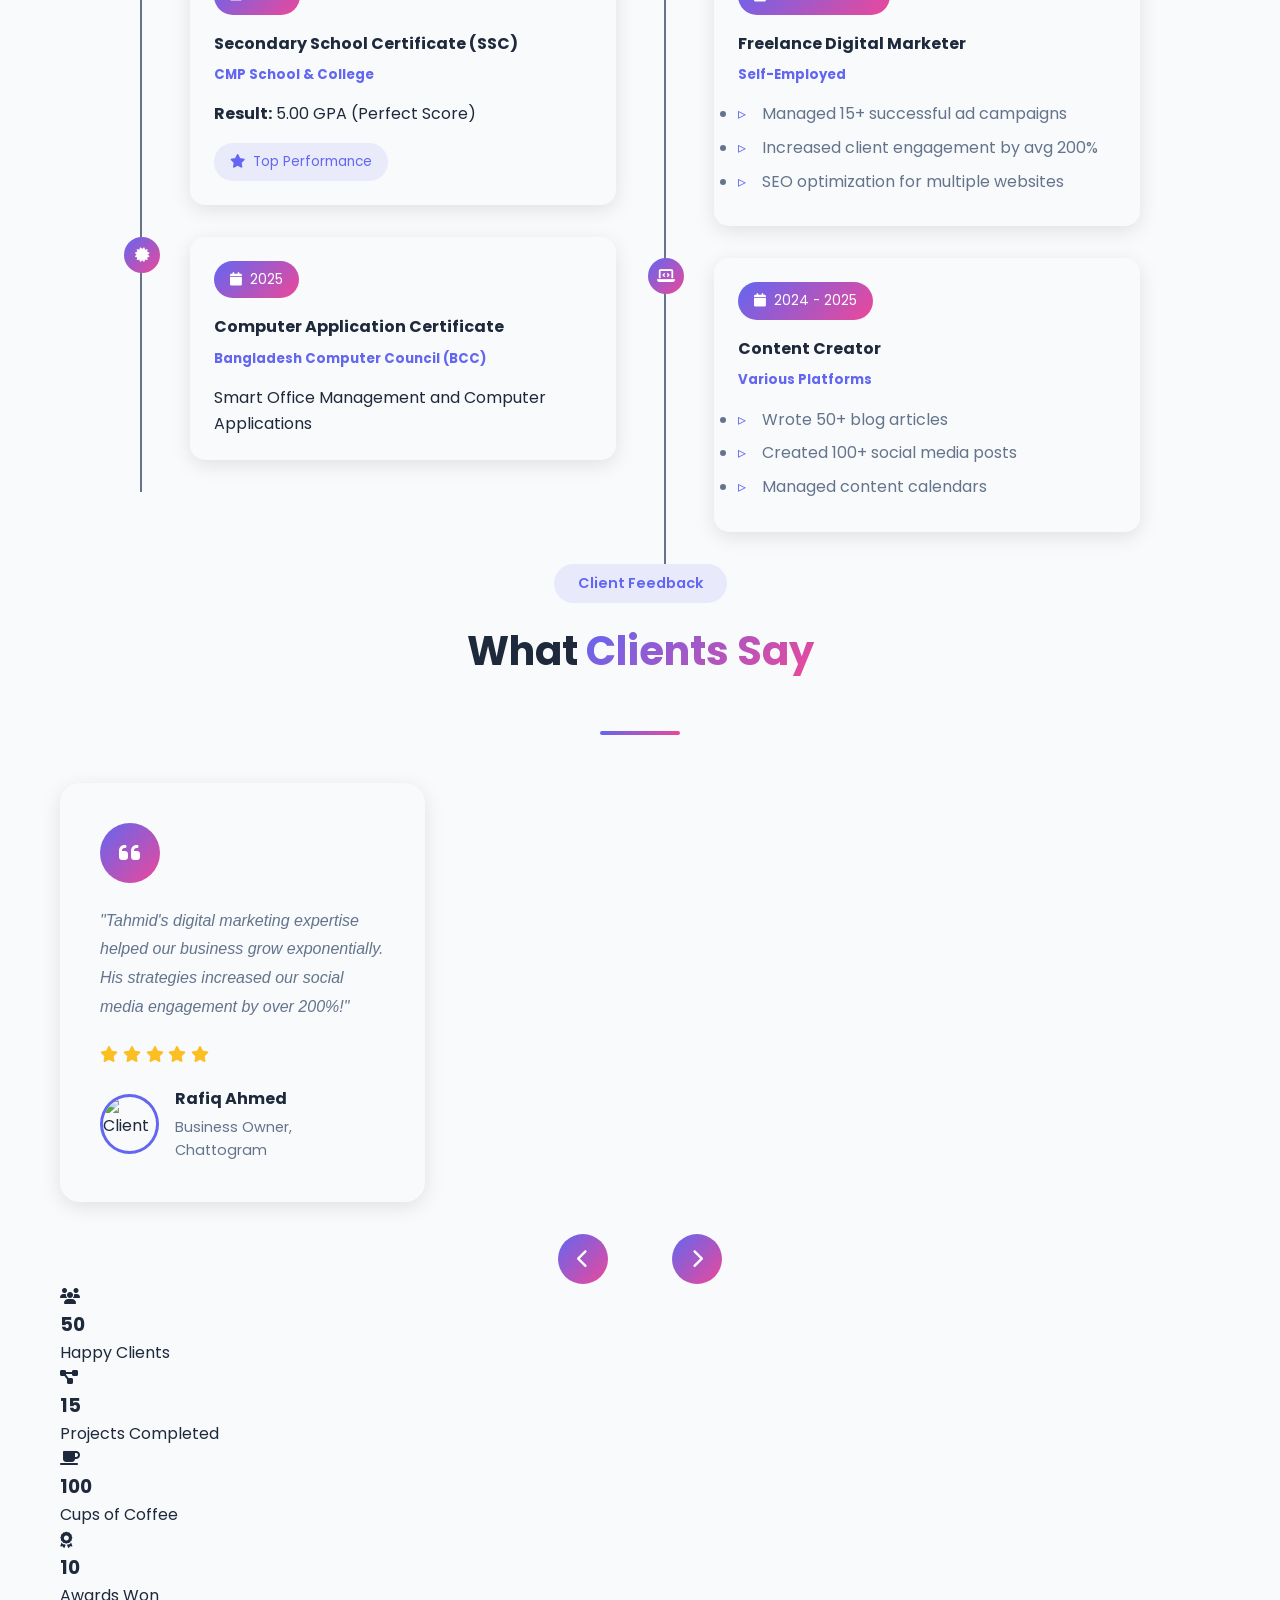
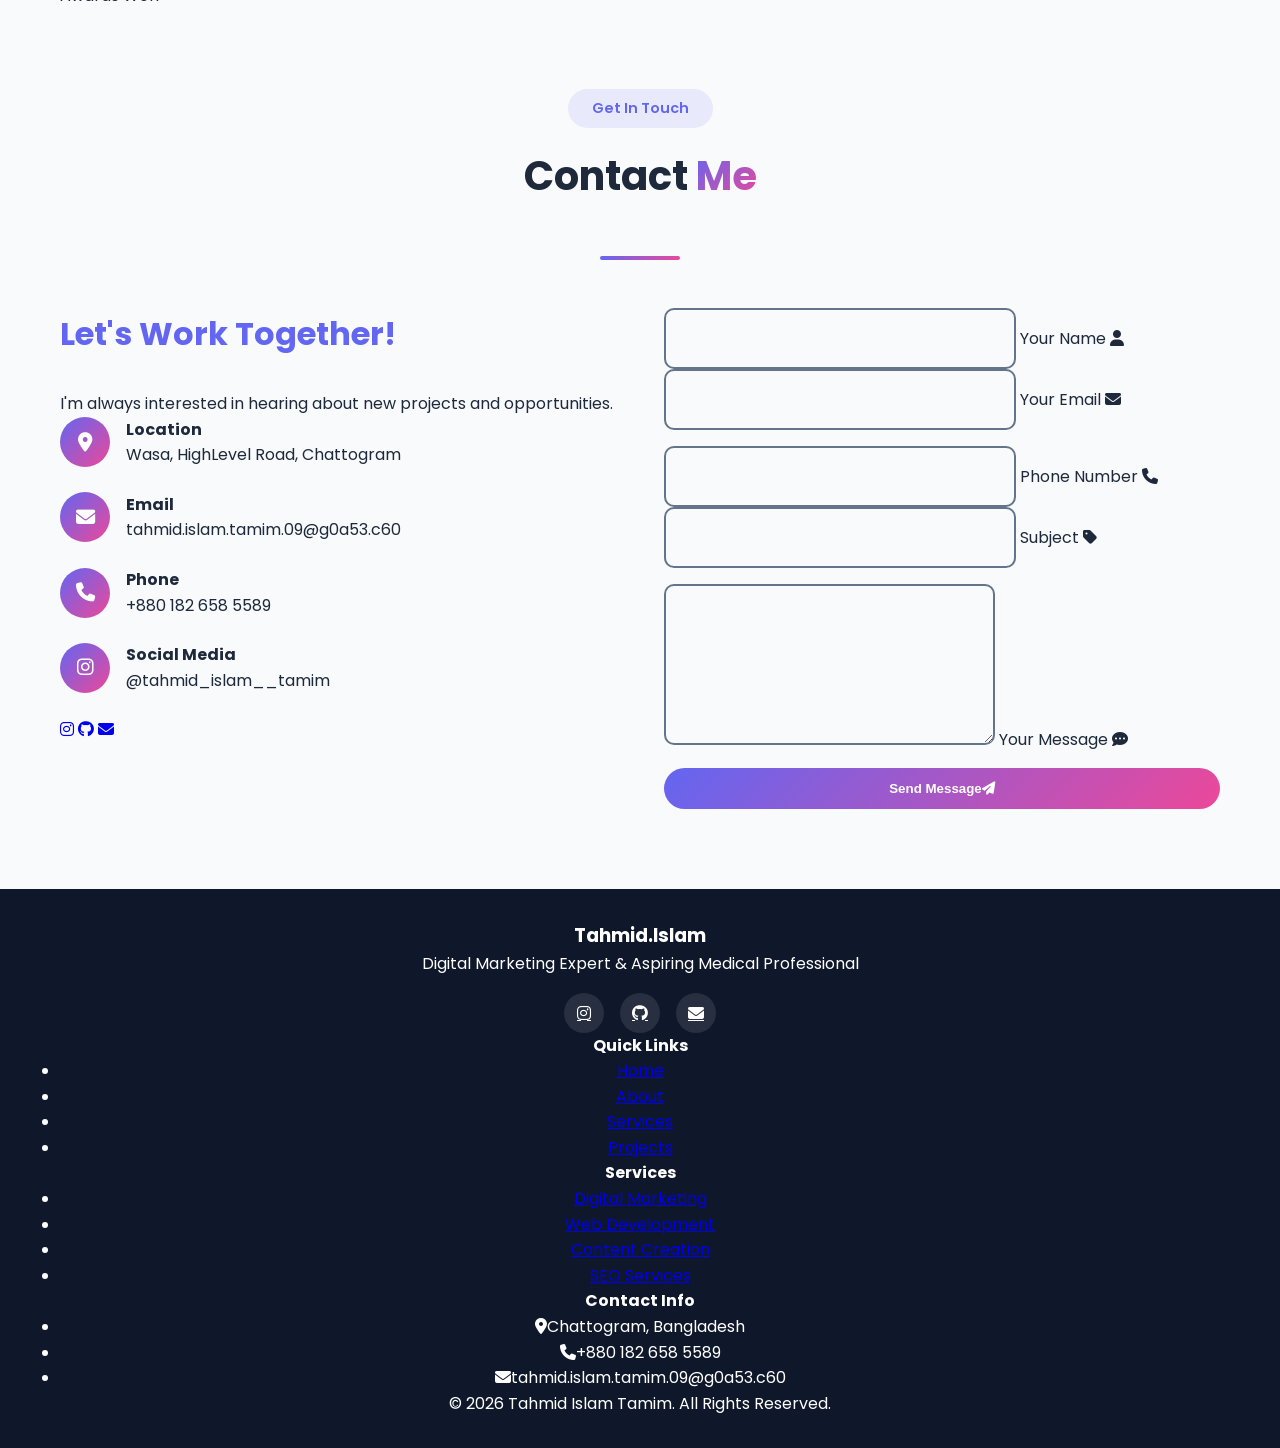
==== commit 6db07d05: "Update index.html" ====
--- a/index.html
+++ b/index.html
@@ -698,7 +698,33 @@
             </div>
         </div>
     </section>
-
+<!-- Stats Section -->
+<section class="stats-section">
+    <div class="container">
+        <div class="stats-grid">
+            <div class="stat-box" data-aos="fade-up">
+                <i class="fas fa-users"></i>
+                <h3 class="counter" data-target="50">0</h3>
+                <p>Happy Clients</p>
+            </div>
+            <div class="stat-box" data-aos="fade-up">
+                <i class="fas fa-project-diagram"></i>
+                <h3 class="counter" data-target="15">0</h3>
+                <p>Projects Completed</p>
+            </div>
+            <div class="stat-box" data-aos="fade-up">
+                <i class="fas fa-coffee"></i>
+                <h3 class="counter" data-target="100">0</h3>
+                <p>Cups of Coffee</p>
+            </div>
+            <div class="stat-box" data-aos="fade-up">
+                <i class="fas fa-award"></i>
+                <h3 class="counter" data-target="10">0</h3>
+                <p>Awards Won</p>
+            </div>
+        </div>
+    </div>
+</section>
     <!-- Contact Section -->
     <section id="contact" class="contact">
         <div class="container">
--- a/style.css
+++ b/style.css
@@ -1232,3 +1232,53 @@
         font-size: 25px;
     }
 }
+/* Certifications */
+.certifications {
+    padding: 80px 0;
+    background: rgba(99,102,241,0.05);
+}
+
+.cert-grid {
+    display: grid;
+    grid-template-columns: repeat(auto-fit, minmax(300px, 1fr));
+    gap: 2rem;
+}
+
+.cert-card {
+    background: var(--light);
+    padding: 2rem;
+    border-radius: 15px;
+    text-align: center;
+    box-shadow: 0 5px 20px rgba(0,0,0,0.1);
+    transition: 0.3s;
+    border: 2px solid transparent;
+}
+
+.cert-card:hover {
+    transform: translateY(-10px);
+    border-color: var(--primary);
+}
+
+.cert-card i {
+    font-size: 3rem;
+    color: var(--primary);
+    margin-bottom: 1rem;
+}
+
+.cert-card h3 {
+    margin-bottom: 0.5rem;
+}
+
+.cert-card p {
+    color: var(--text-light);
+    margin-bottom: 1rem;
+}
+
+.cert-card span {
+    display: inline-block;
+    padding: 0.5rem 1rem;
+    background: linear-gradient(135deg, var(--primary), var(--secondary));
+    color: white;
+    border-radius: 50px;
+    font-size: 0.85rem;
+}
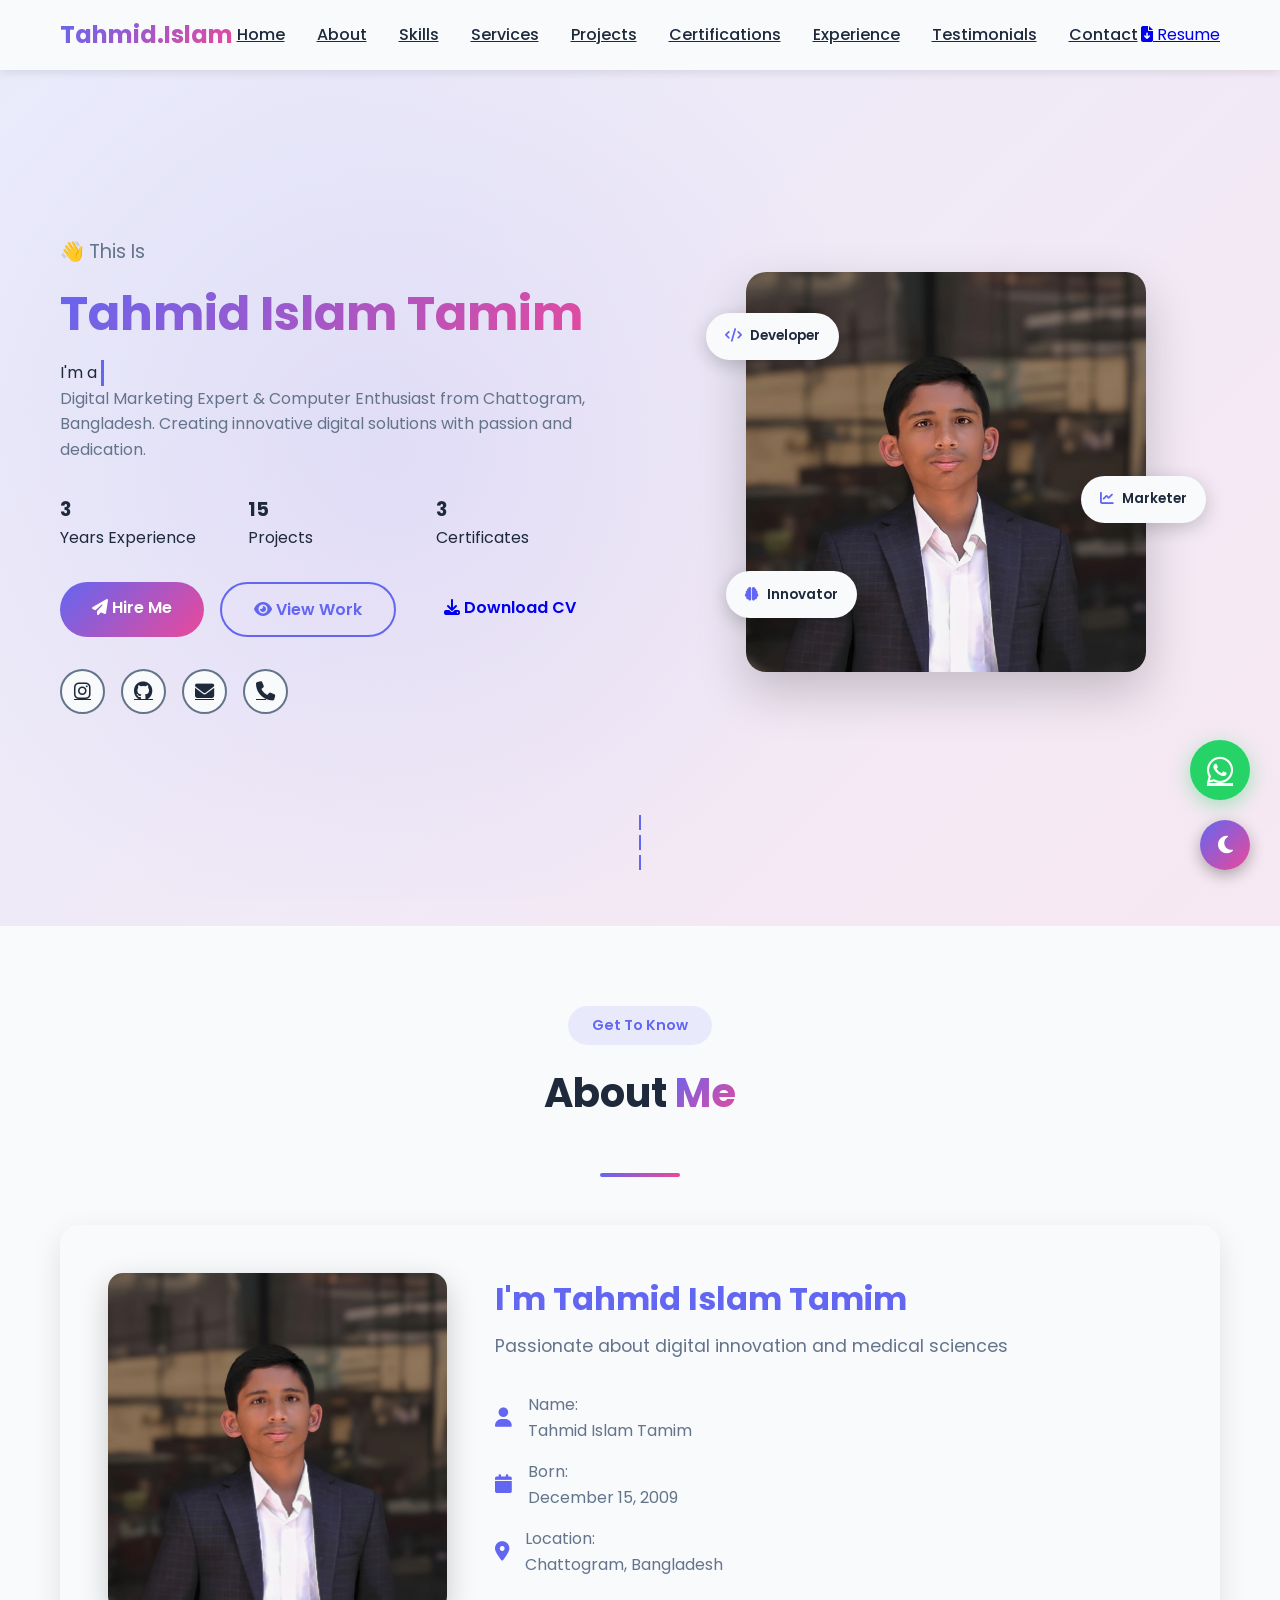
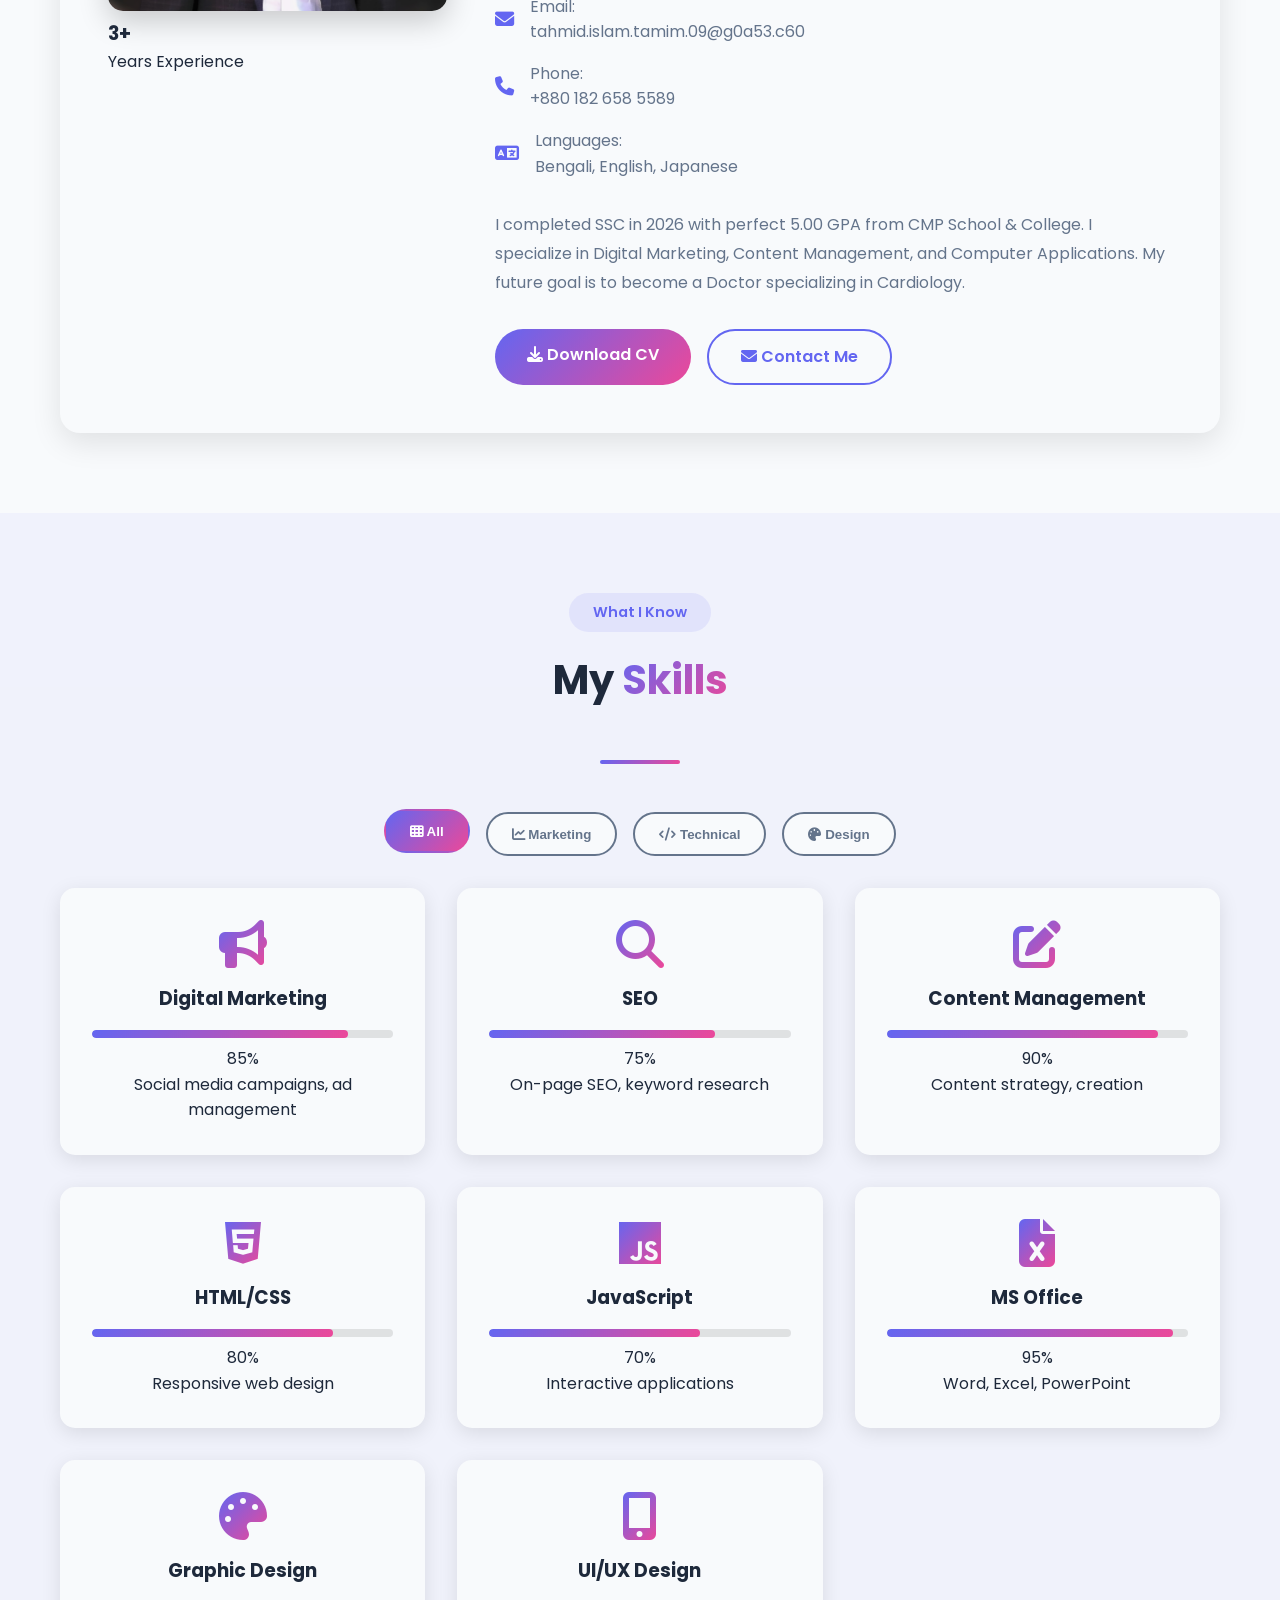
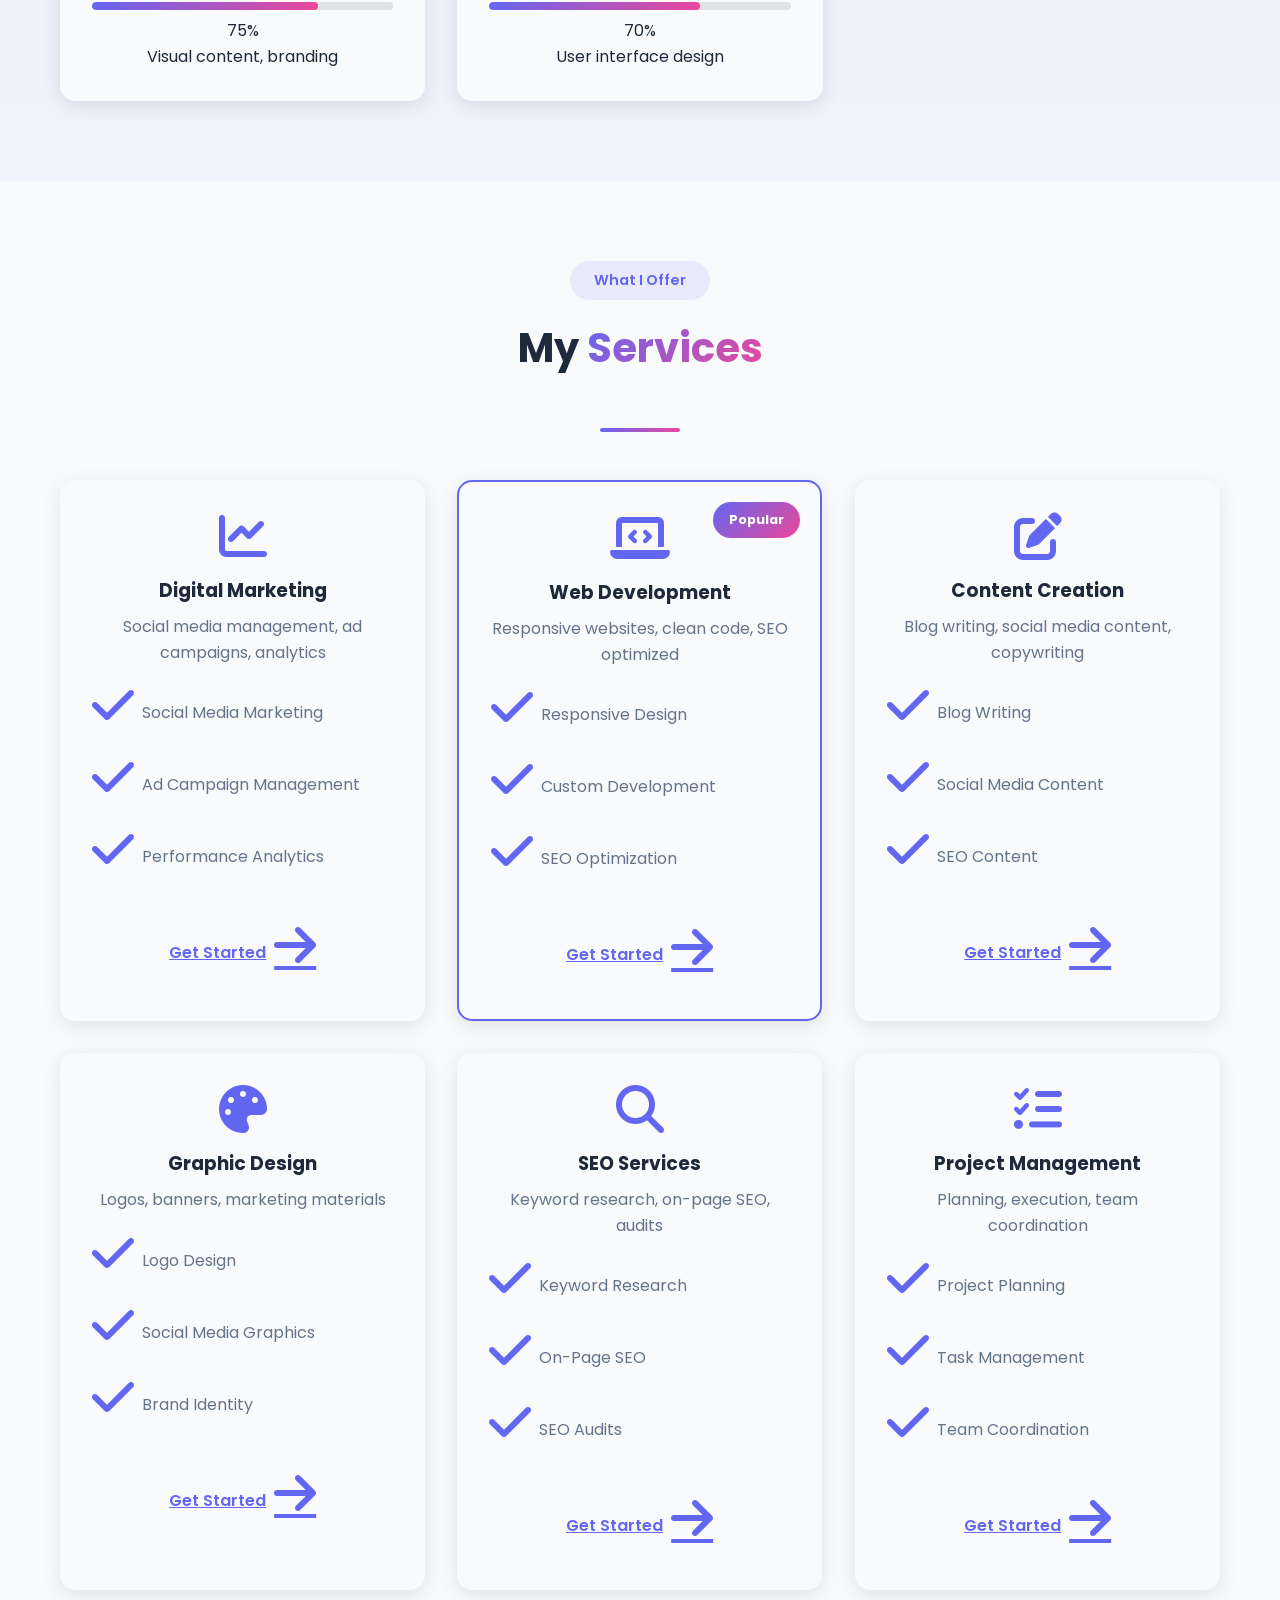
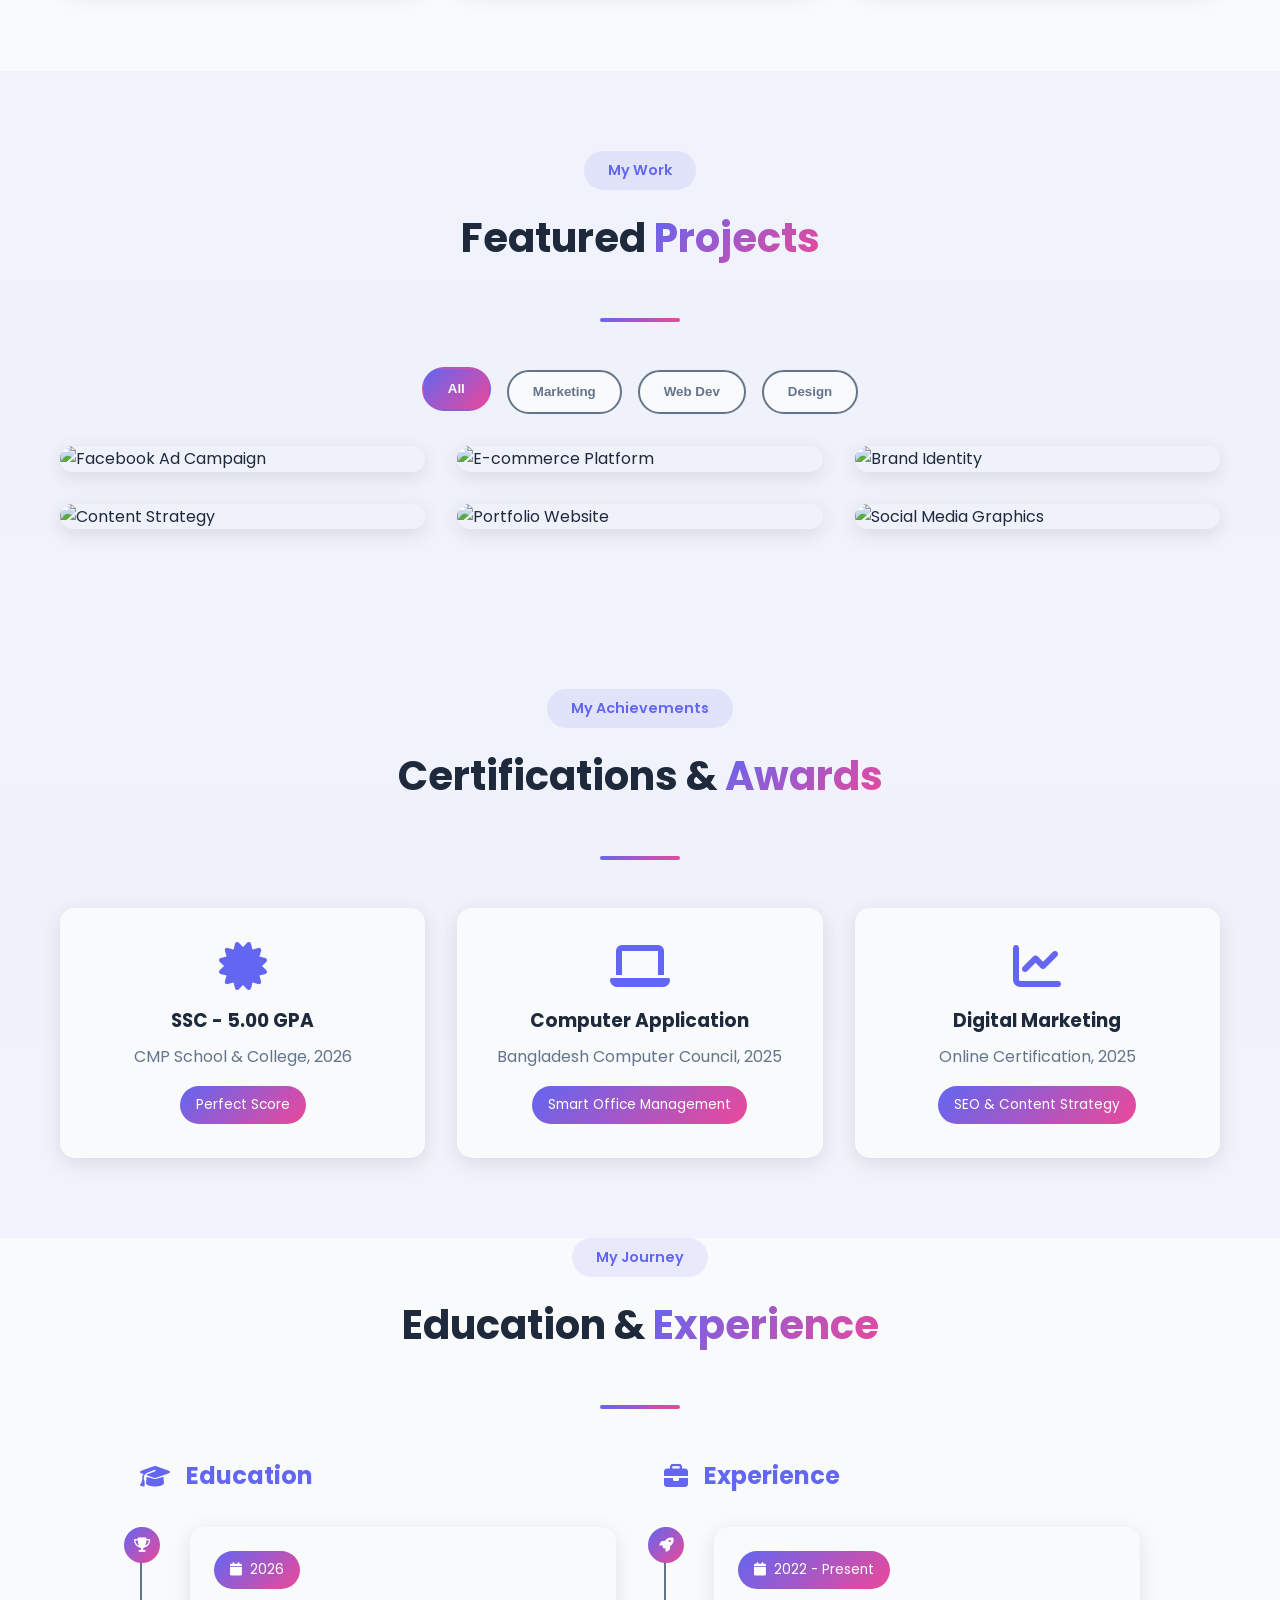
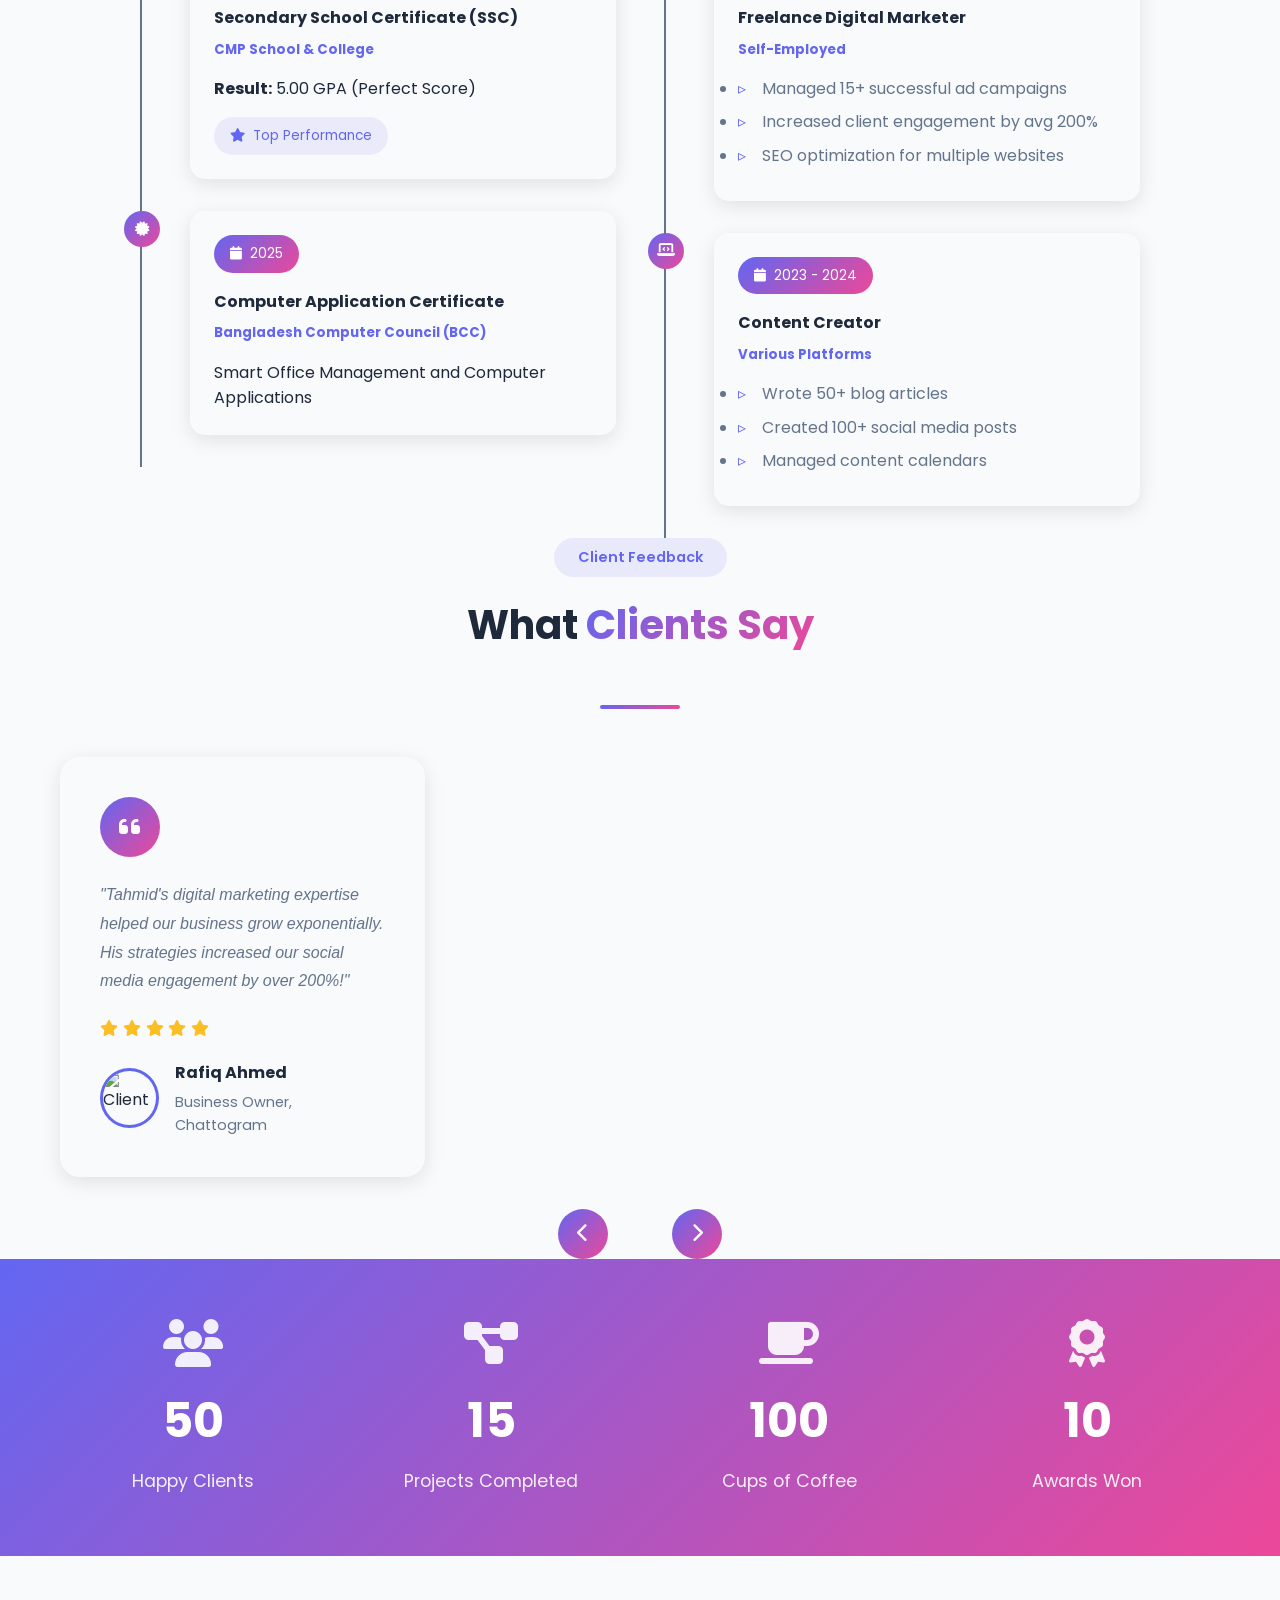
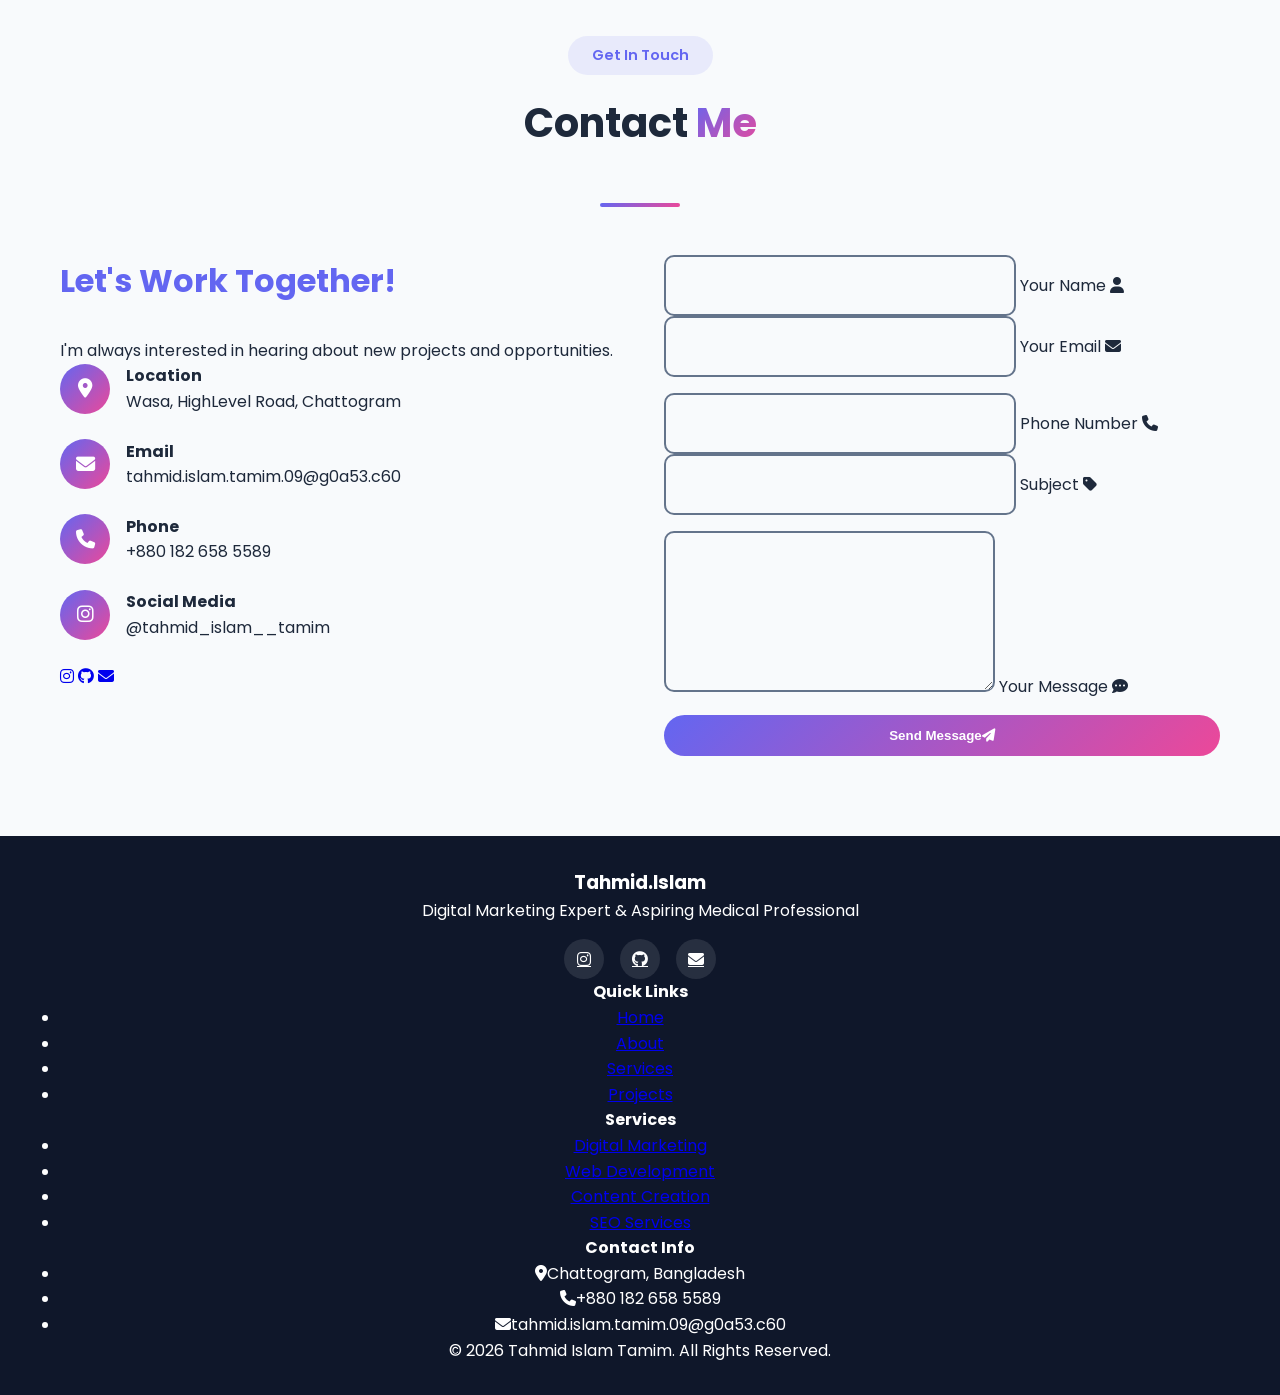
==== commit 3d36bc74: "Update index.html" ====
--- a/index.html
+++ b/index.html
@@ -4,72 +4,48 @@
     <meta charset="UTF-8">
     <meta name="viewport" content="width=device-width, initial-scale=1.0">
     <title>Tahmid Islam Tamim | Portfolio</title>
+    
+    <!-- SEO Meta Tags -->
+    <meta name="description" content="Tahmid Islam Tamim - Digital Marketing Expert & Web Developer from Chattogram, Bangladesh. SSC Graduate with 5.00 GPA.">
+    <meta name="keywords" content="Digital Marketing, Web Developer, Portfolio, Bangladesh, Chattogram, SEO, Content Creator">
+    <meta name="author" content="Tahmid Islam Tamim">
+    <meta name="robots" content="index, follow">
+    
+    <!-- Open Graph (For Social Media Sharing) -->
+    <meta property="og:title" content="Tahmid Islam Tamim | Portfolio">
+    <meta property="og:description" content="Digital Marketing Expert & Web Developer from Bangladesh">
+    <meta property="og:image" content="profile.jpg.jpg">
+    <meta property="og:url" content="https://tahmidislam9.github.io/tahmid.github.io/">
+    <meta property="og:type" content="website">
+    
+    <!-- Twitter Card -->
+    <meta name="twitter:card" content="summary_large_image">
+    <meta name="twitter:title" content="Tahmid Islam Tamim | Portfolio">
+    <meta name="twitter:description" content="Digital Marketing Expert & Web Developer">
+    <meta name="twitter:image" content="profile.jpg.jpg">
+    
+    <!-- Favicon -->
+    <link rel="icon" type="image/x-icon" href="profile.jpg.jpg">
+    
+    <!-- Stylesheets -->
     <link rel="stylesheet" href="style.css">
     <link rel="stylesheet" href="https://cdnjs.cloudflare.com/ajax/libs/font-awesome/6.4.0/css/all.min.css">
     <link href="https://fonts.googleapis.com/css2?family=Poppins:wght@300;400;500;600;700&display=swap" rel="stylesheet">
     <link href="https://unpkg.com/aos@2.3.1/dist/aos.css" rel="stylesheet">
+    
+    <!-- Scripts -->
     <script src="https://cdn.jsdelivr.net/particles.js/2.0.0/particles.min.js"></script>
 </head>
-    <!-- SEO Meta Tags -->
-<meta name="description" content="Tahmid Islam Tamim - Digital Marketing Expert & Web Developer from Chattogram, Bangladesh. SSC Graduate with 5.00 GPA.">
-<meta name="keywords" content="Digital Marketing, Web Developer, Portfolio, Bangladesh, Chattogram, SEO, Content Creator">
-<meta name="author" content="Tahmid Islam Tamim">
-<meta name="robots" content="index, follow">
-
-<!-- Certifications Section -->
-<section id="certifications" class="certifications">
-    <div class="container">
-        <div class="section-header" data-aos="fade-up">
-            <span class="section-subtitle">My Achievements</span>
-            <h2 class="section-title">Certifications & <span>Awards</span></h2>
-            <div class="title-underline"></div>
-        </div>
-        <div class="cert-grid">
-            <div class="cert-card" data-aos="fade-up">
-                <i class="fas fa-certificate"></i>
-                <h3>SSC - 5.00 GPA</h3>
-                <p>CMP School & College, 2026</p>
-                <span>Perfect Score</span>
-            </div>
-            <div class="cert-card" data-aos="fade-up">
-                <i class="fas fa-laptop"></i>
-                <h3>Computer Application</h3>
-                <p>Bangladesh Computer Council, 2025</p>
-                <span>Smart Office Management</span>
-            </div>
-            <div class="cert-card" data-aos="fade-up">
-                <i class="fas fa-chart-line"></i>
-                <h3>Digital Marketing</h3>
-                <p>Online Certification, 2025</p>
-                <span>SEO & Content Strategy</span>
-            </div>
+<body>
+    
+    <!-- Preloader -->
+    <div class="preloader" id="preloader">
+        <div class="loader">
+            <div class="circle"></div>
+            <div class="circle"></div>
+            <div class="circle"></div>
         </div>
     </div>
-</section>
-<!-- Open Graph (For Social Media Sharing) -->
-<meta property="og:title" content="Tahmid Islam Tamim | Portfolio">
-<meta property="og:description" content="Digital Marketing Expert & Web Developer from Bangladesh">
-<meta property="og:image" content="profile.jpg.jpg">
-<meta property="og:url" content="https://tahmidislam9.github.io/tahmid.github.io/">
-<meta property="og:type" content="website">
-
-<!-- Twitter Card -->
-<meta name="twitter:card" content="summary_large_image">
-<meta name="twitter:title" content="Tahmid Islam Tamim | Portfolio">
-<meta name="twitter:description" content="Digital Marketing Expert & Web Developer">
-<meta name="twitter:image" content="profile.jpg.jpg">
-
-<!-- Favicon -->
-<link rel="icon" type="image/x-icon" href="profile.jpg.jpg">
-    <!-- Preloader -->
-<div class="preloader" id="preloader">
-    <div class="loader">
-        <div class="circle"></div>
-        <div class="circle"></div>
-        <div class="circle"></div>
-    </div>
-</div>
-<body>
     
     <!-- Theme Toggle -->
     <div class="theme-toggle" id="themeToggle">
@@ -91,6 +67,7 @@
                 <li><a href="#skills" class="nav-link">Skills</a></li>
                 <li><a href="#services" class="nav-link">Services</a></li>
                 <li><a href="#projects" class="nav-link">Projects</a></li>
+                <li><a href="#certifications" class="nav-link">Certifications</a></li>
                 <li><a href="#experience" class="nav-link">Experience</a></li>
                 <li><a href="#testimonials" class="nav-link">Testimonials</a></li>
                 <li><a href="#contact" class="nav-link">Contact</a></li>
@@ -126,8 +103,8 @@
                     </p>
                     <div class="hero-stats">
                         <div class="stat-item">
-                            <h3 class="counter" data-target="5">0</h3>
-                            <p>GPA Score</p>
+                            <h3 class="counter" data-target="3">0</h3>
+                            <p>Years Experience</p>
                         </div>
                         <div class="stat-item">
                             <h3 class="counter" data-target="15">0</h3>
@@ -201,7 +178,7 @@
                 <div class="about-img">
                     <img src="profile.jpg.jpg" alt="About Tahmid">
                     <div class="about-experience">
-                        <h3>1+</h3>
+                        <h3>3+</h3>
                         <p>Years Experience</p>
                     </div>
                 </div>
@@ -436,14 +413,14 @@
             <div class="projects-grid">
                 <div class="project-item" data-category="marketing" data-aos="fade-up">
                     <div class="project-image">
-                        <img src="https://images.unsplash.com/photo-1460925895917-afdab827c52f?w=600" alt="Project">
+                        <img src="https://images.unsplash.com/photo-1460925895917-afdab827c52f?w=600" alt="Facebook Ad Campaign">
                         <div class="project-overlay">
                             <div class="project-info">
-                                <h3>Social Media Campaign</h3>
-                                <p>250% engagement increase</p>
+                                <h3>Facebook Ad Campaign</h3>
+                                <p>Managed $500+ ad budget with 3.5x ROI for local business</p>
                                 <div class="project-tags">
                                     <span>Facebook Ads</span>
-                                    <span>Instagram</span>
+                                    <span>ROI: 350%</span>
                                 </div>
                                 <div class="project-links">
                                     <a href="#" class="project-link"><i class="fas fa-external-link-alt"></i></a>
@@ -455,7 +432,7 @@
                 </div>
                 <div class="project-item" data-category="web" data-aos="fade-up">
                     <div class="project-image">
-                        <img src="https://images.unsplash.com/photo-1547658719-da2b51169166?w=600" alt="Project">
+                        <img src="https://images.unsplash.com/photo-1547658719-da2b51169166?w=600" alt="E-commerce Platform">
                         <div class="project-overlay">
                             <div class="project-info">
                                 <h3>E-commerce Platform</h3>
@@ -474,7 +451,7 @@
                 </div>
                 <div class="project-item" data-category="design" data-aos="fade-up">
                     <div class="project-image">
-                        <img src="https://images.unsplash.com/photo-1561070791-2526d30994b5?w=600" alt="Project">
+                        <img src="https://images.unsplash.com/photo-1561070791-2526d30994b5?w=600" alt="Brand Identity">
                         <div class="project-overlay">
                             <div class="project-info">
                                 <h3>Brand Identity</h3>
@@ -493,7 +470,7 @@
                 </div>
                 <div class="project-item" data-category="marketing" data-aos="fade-up">
                     <div class="project-image">
-                        <img src="https://images.unsplash.com/photo-1455849318743-b2233052fcff?w=600" alt="Project">
+                        <img src="https://images.unsplash.com/photo-1455849318743-b2233052fcff?w=600" alt="Content Strategy">
                         <div class="project-overlay">
                             <div class="project-info">
                                 <h3>Content Strategy</h3>
@@ -512,7 +489,7 @@
                 </div>
                 <div class="project-item" data-category="web" data-aos="fade-up">
                     <div class="project-image">
-                        <img src="https://images.unsplash.com/photo-1498050108023-c5249f4df085?w=600" alt="Project">
+                        <img src="https://images.unsplash.com/photo-1498050108023-c5249f4df085?w=600" alt="Portfolio Website">
                         <div class="project-overlay">
                             <div class="project-info">
                                 <h3>Portfolio Website</h3>
@@ -531,7 +508,7 @@
                 </div>
                 <div class="project-item" data-category="design" data-aos="fade-up">
                     <div class="project-image">
-                        <img src="https://images.unsplash.com/photo-1611162617474-5b21e879e113?w=600" alt="Project">
+                        <img src="https://images.unsplash.com/photo-1611162617474-5b21e879e113?w=600" alt="Social Media Graphics">
                         <div class="project-overlay">
                             <div class="project-info">
                                 <h3>Social Media Graphics</h3>
@@ -551,24 +528,38 @@
             </div>
         </div>
     </section>
-<div class="project-item" data-category="marketing" data-aos="fade-up">
-    <div class="project-image">
-        <img src="https://images.unsplash.com/photo-1460925895917-afdab827c52f?w=600" alt="Project">
-        <div class="project-overlay">
-            <div class="project-info">
-                <h3>Facebook Ad Campaign</h3>
-                <p>Managed $500+ ad budget with 3.5x ROI for local business</p>
-                <div class="project-tags">
-                    <span>Facebook Ads</span>
-                    <span>ROI: 350%</span>
-                </div>
-                <div class="project-links">
-                    <a href="#" class="project-link"><i class="fas fa-external-link-alt"></i></a>
-                </div>
-            </div>
-        </div>
-    </div>
-</div>
+
+    <!-- Certifications Section -->
+    <section id="certifications" class="certifications">
+        <div class="container">
+            <div class="section-header" data-aos="fade-up">
+                <span class="section-subtitle">My Achievements</span>
+                <h2 class="section-title">Certifications & <span>Awards</span></h2>
+                <div class="title-underline"></div>
+            </div>
+            <div class="cert-grid">
+                <div class="cert-card" data-aos="fade-up">
+                    <i class="fas fa-certificate"></i>
+                    <h3>SSC - 5.00 GPA</h3>
+                    <p>CMP School & College, 2026</p>
+                    <span>Perfect Score</span>
+                </div>
+                <div class="cert-card" data-aos="fade-up">
+                    <i class="fas fa-laptop"></i>
+                    <h3>Computer Application</h3>
+                    <p>Bangladesh Computer Council, 2025</p>
+                    <span>Smart Office Management</span>
+                </div>
+                <div class="cert-card" data-aos="fade-up">
+                    <i class="fas fa-chart-line"></i>
+                    <h3>Digital Marketing</h3>
+                    <p>Online Certification, 2025</p>
+                    <span>SEO & Content Strategy</span>
+                </div>
+            </div>
+        </div>
+    </section>
+
     <!-- Experience Section -->
     <section id="experience" class="experience">
         <div class="container">
@@ -605,7 +596,7 @@
                     <div class="timeline-item">
                         <div class="timeline-icon"><i class="fas fa-rocket"></i></div>
                         <div class="timeline-content">
-                            <span class="timeline-date"><i class="fas fa-calendar"></i> 2025 - Present</span>
+                            <span class="timeline-date"><i class="fas fa-calendar"></i> 2022 - Present</span>
                             <h4>Freelance Digital Marketer</h4>
                             <h5>Self-Employed</h5>
                             <ul>
@@ -618,7 +609,7 @@
                     <div class="timeline-item">
                         <div class="timeline-icon"><i class="fas fa-laptop-code"></i></div>
                         <div class="timeline-content">
-                            <span class="timeline-date"><i class="fas fa-calendar"></i> 2024 - 2025</span>
+                            <span class="timeline-date"><i class="fas fa-calendar"></i> 2023 - 2024</span>
                             <h4>Content Creator</h4>
                             <h5>Various Platforms</h5>
                             <ul>
@@ -698,33 +689,35 @@
             </div>
         </div>
     </section>
-<!-- Stats Section -->
-<section class="stats-section">
-    <div class="container">
-        <div class="stats-grid">
-            <div class="stat-box" data-aos="fade-up">
-                <i class="fas fa-users"></i>
-                <h3 class="counter" data-target="50">0</h3>
-                <p>Happy Clients</p>
-            </div>
-            <div class="stat-box" data-aos="fade-up">
-                <i class="fas fa-project-diagram"></i>
-                <h3 class="counter" data-target="15">0</h3>
-                <p>Projects Completed</p>
-            </div>
-            <div class="stat-box" data-aos="fade-up">
-                <i class="fas fa-coffee"></i>
-                <h3 class="counter" data-target="100">0</h3>
-                <p>Cups of Coffee</p>
-            </div>
-            <div class="stat-box" data-aos="fade-up">
-                <i class="fas fa-award"></i>
-                <h3 class="counter" data-target="10">0</h3>
-                <p>Awards Won</p>
-            </div>
-        </div>
-    </div>
-</section>
+
+    <!-- Stats Section -->
+    <section class="stats-section">
+        <div class="container">
+            <div class="stats-grid">
+                <div class="stat-box" data-aos="fade-up">
+                    <i class="fas fa-users"></i>
+                    <h3 class="counter" data-target="50">0</h3>
+                    <p>Happy Clients</p>
+                </div>
+                <div class="stat-box" data-aos="fade-up">
+                    <i class="fas fa-project-diagram"></i>
+                    <h3 class="counter" data-target="15">0</h3>
+                    <p>Projects Completed</p>
+                </div>
+                <div class="stat-box" data-aos="fade-up">
+                    <i class="fas fa-coffee"></i>
+                    <h3 class="counter" data-target="100">0</h3>
+                    <p>Cups of Coffee</p>
+                </div>
+                <div class="stat-box" data-aos="fade-up">
+                    <i class="fas fa-award"></i>
+                    <h3 class="counter" data-target="10">0</h3>
+                    <p>Awards Won</p>
+                </div>
+            </div>
+        </div>
+    </section>
+
     <!-- Contact Section -->
     <section id="contact" class="contact">
         <div class="container">
@@ -848,12 +841,14 @@
         </div>
     </footer>
 
+    <!-- WhatsApp Button -->
+    <a href="https://wa.me/8801826585589" class="whatsapp-btn" target="_blank">
+        <i class="fab fa-whatsapp"></i>
+    </a>
+
+    <!-- Scripts -->
     <script src="https://cdnjs.cloudflare.com/ajax/libs/typed.js/2.0.12/typed.min.js"></script>
     <script src="https://unpkg.com/aos@2.3.1/dist/aos.js"></script>
     <script src="script.js"></script>
-<!-- WhatsApp Button -->
-<a href="https://wa.me/8801826585589" class="whatsapp-btn" target="_blank">
-    <i class="fab fa-whatsapp"></i>
-</a>
 </body>
 </html>
--- a/style.css
+++ b/style.css
@@ -463,7 +463,36 @@
     border-radius: 20px;
     font-size: 0.85rem;
 }
-
+/* Stats Section */
+.stats-section {
+    padding: 60px 0;
+    background: linear-gradient(135deg, var(--primary), var(--secondary));
+    color: white;
+}
+
+.stats-grid {
+    display: grid;
+    grid-template-columns: repeat(auto-fit, minmax(200px, 1fr));
+    gap: 2rem;
+    text-align: center;
+}
+
+.stat-box i {
+    font-size: 3rem;
+    margin-bottom: 1rem;
+    opacity: 0.9;
+}
+
+.stat-box h3 {
+    font-size: 3rem;
+    font-weight: 700;
+    margin-bottom: 0.5rem;
+}
+
+.stat-box p {
+    font-size: 1.1rem;
+    opacity: 0.9;
+}
 /* Contact Section */
 .contact {
     padding: 80px 0;
